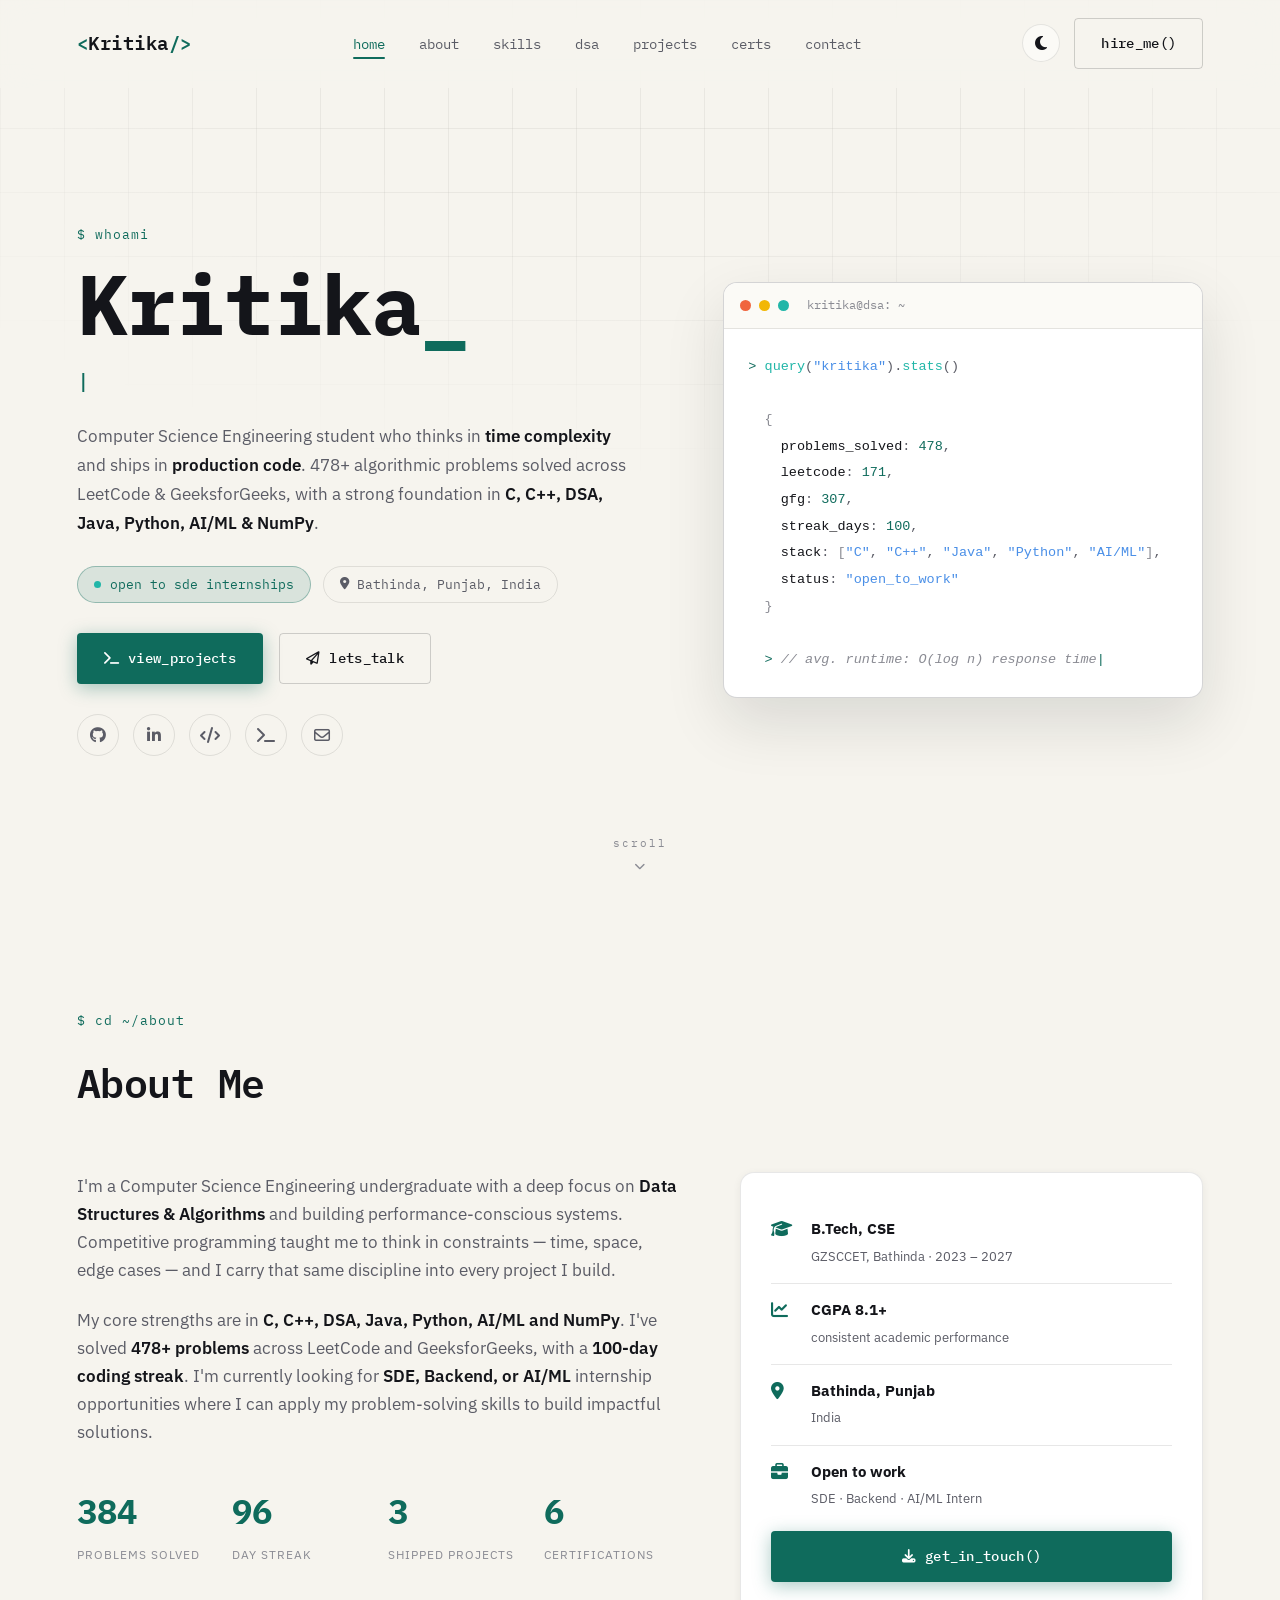
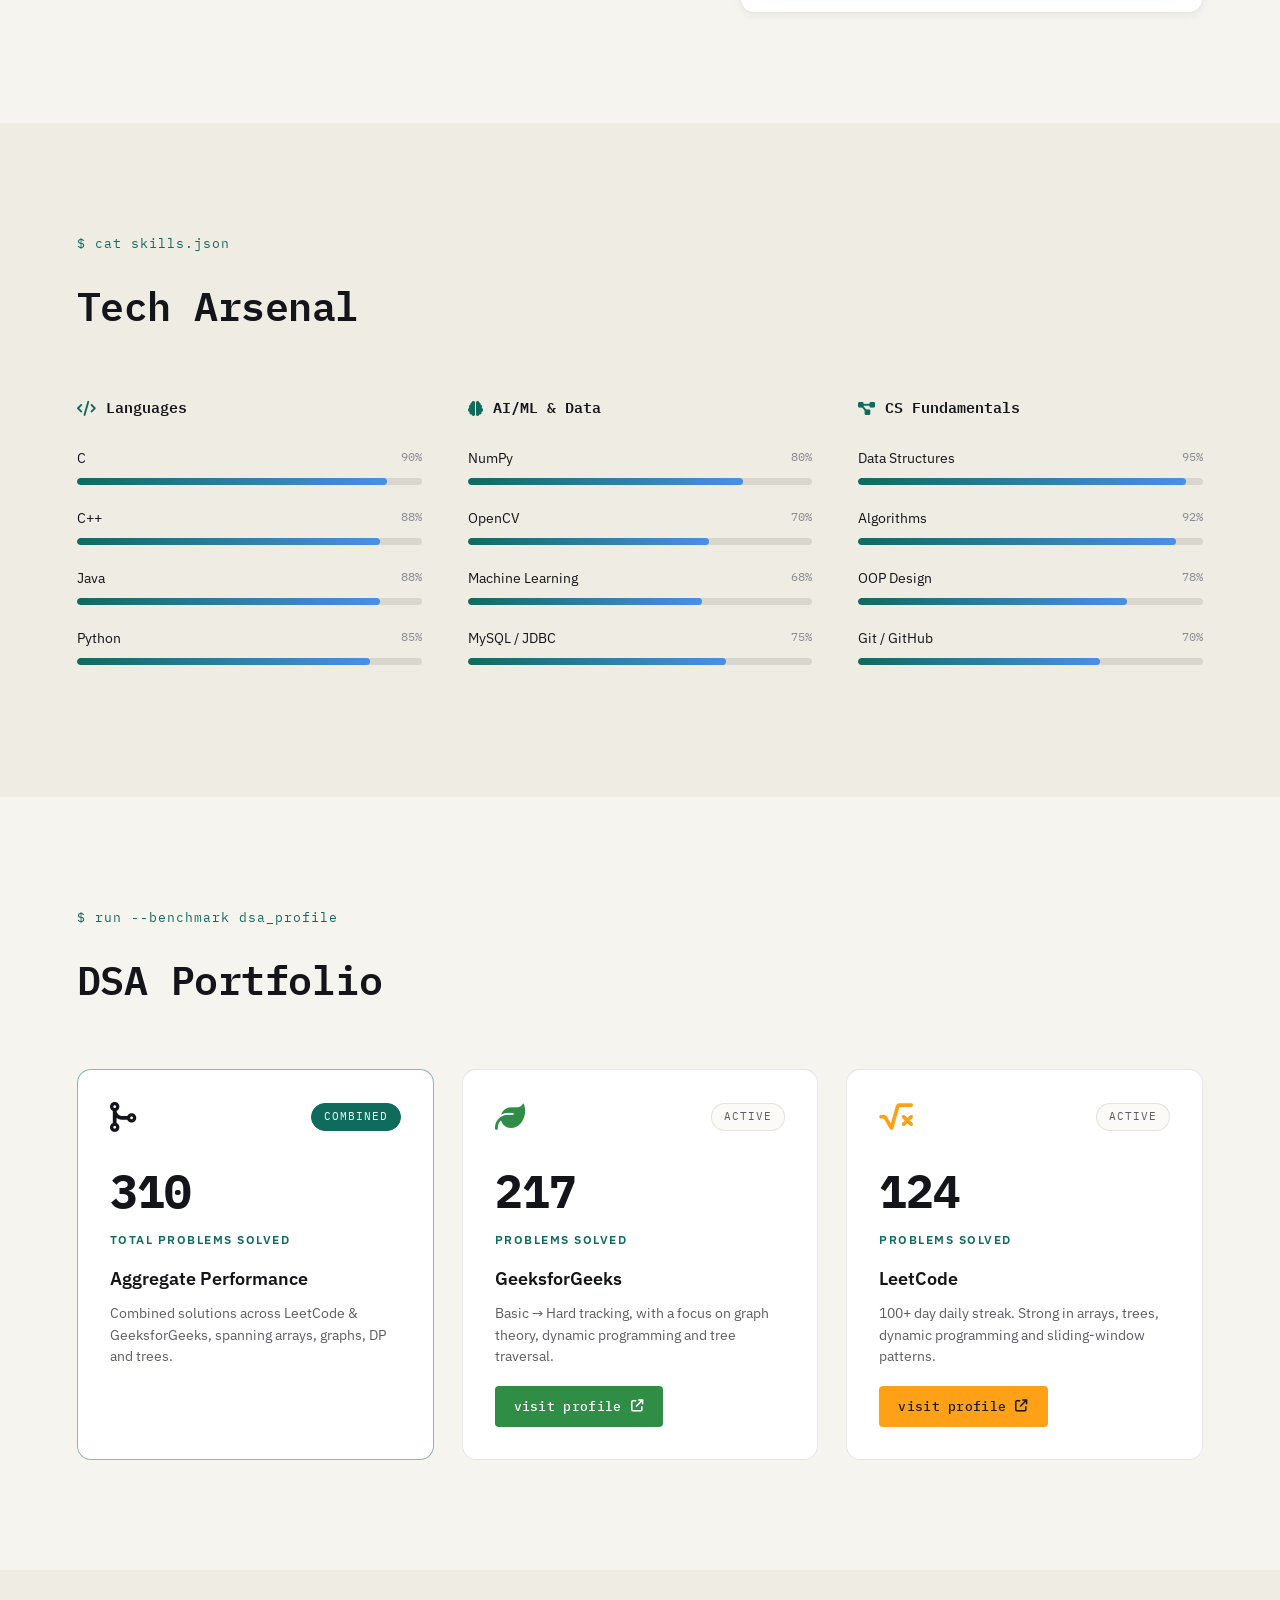
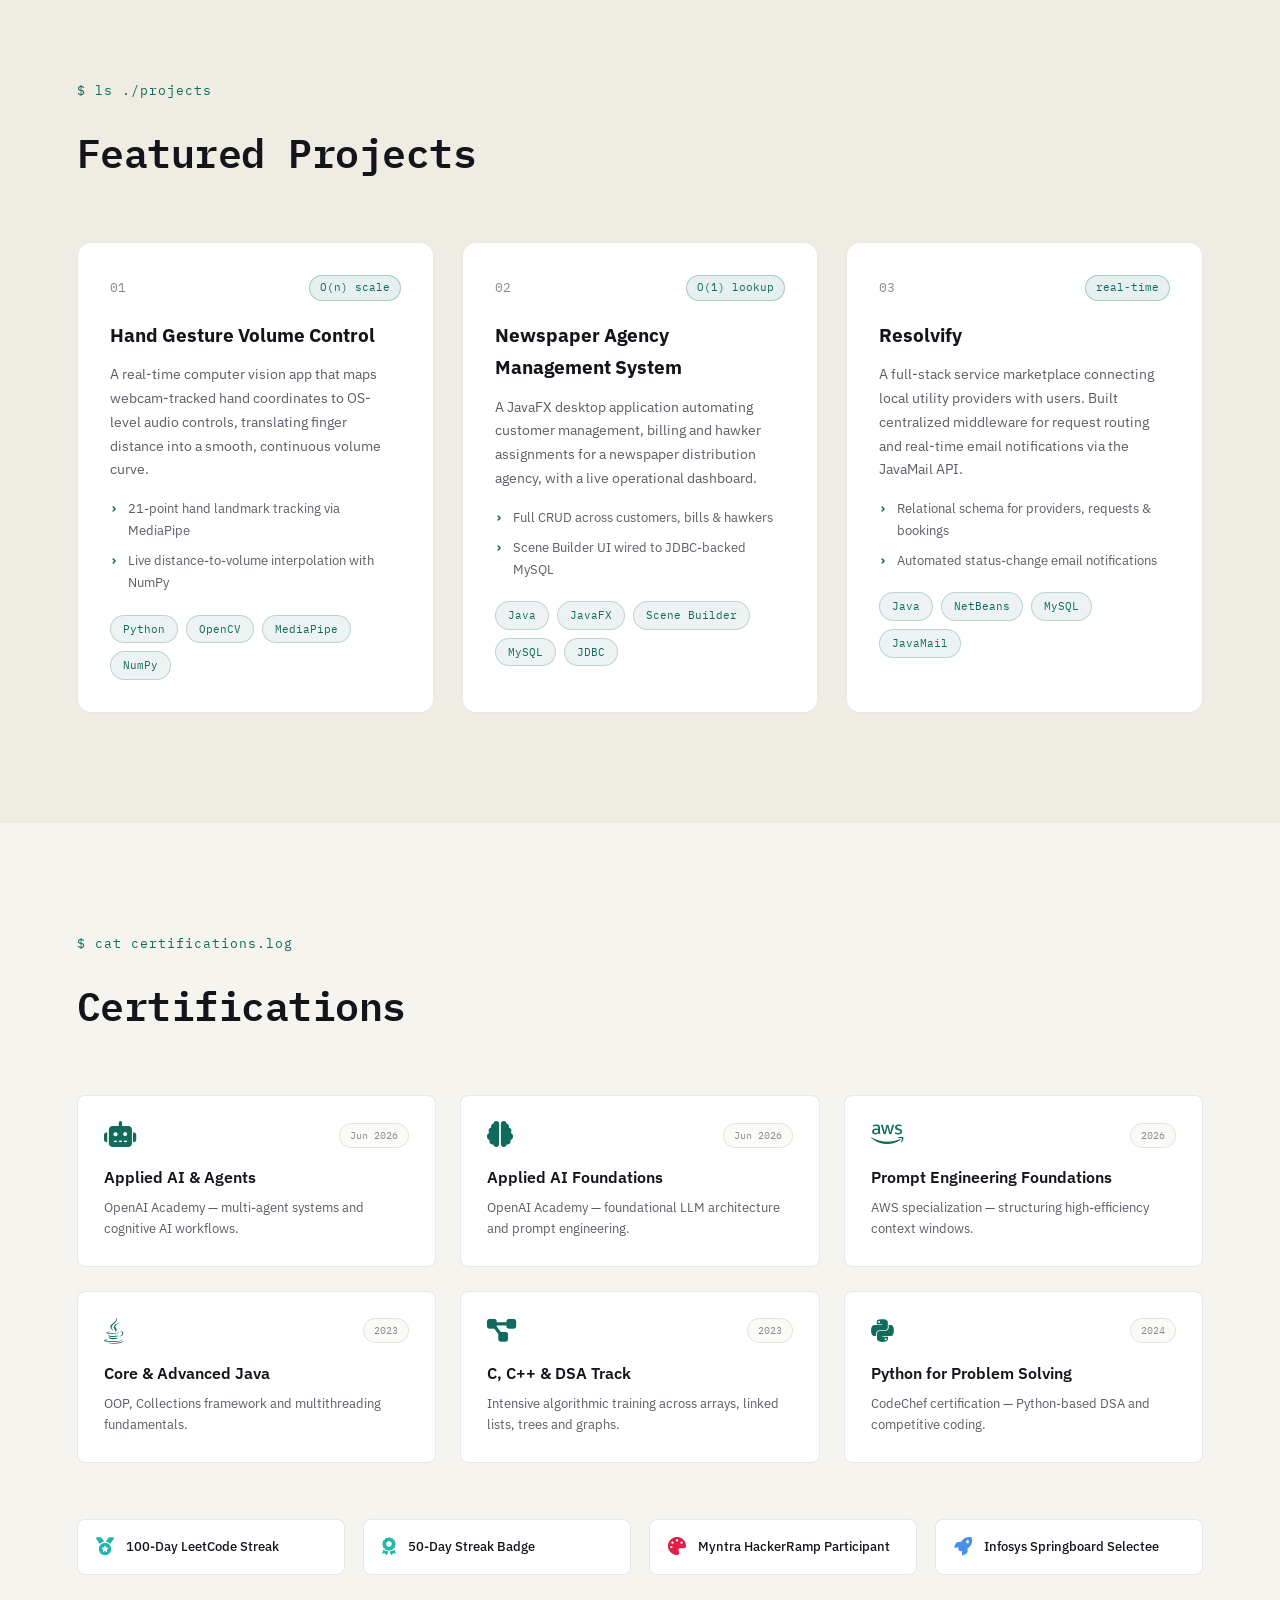
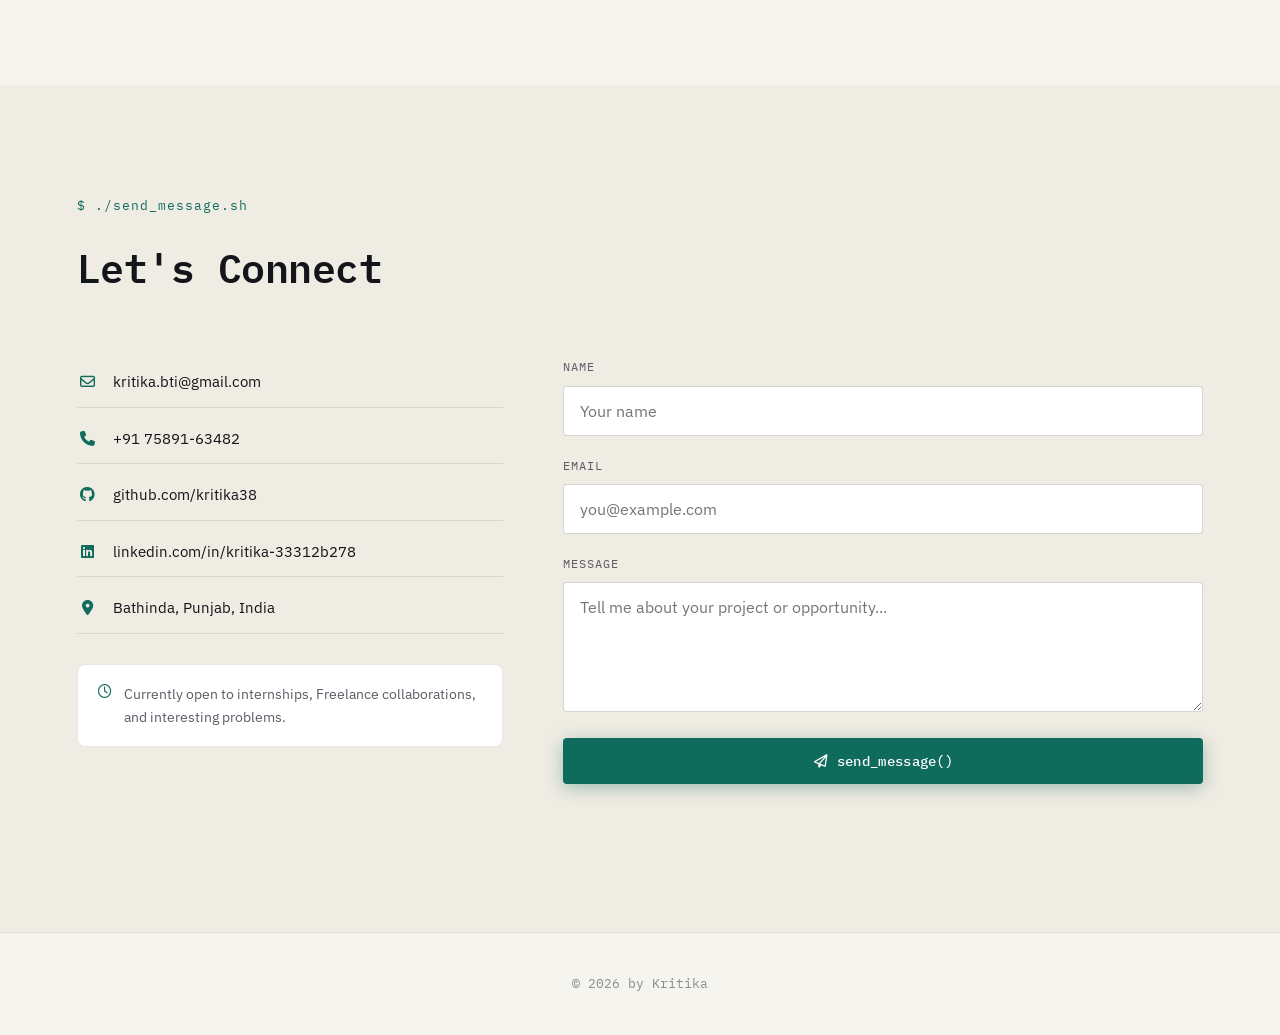
==== index.html @ 5b79b458 "updated portfolio" ====
<!DOCTYPE html>
<html lang="en">
<head>
  <meta charset="UTF-8" />
  <meta name="viewport" content="width=device-width, initial-scale=1.0" />
  <title>Kritika — CSE | DSA | AI/ML</title>
  <meta name="description" content="Portfolio of Kritika, Computer Science Engineering student specializing in Data Structures & Algorithms, Java, C++, Python, AI/ML." />
  <meta name="robots" content="index, follow" />
  <meta name="theme-color" content="#0b0e14" />

  <link rel="preconnect" href="https://fonts.googleapis.com" />
  <link rel="preconnect" href="https://fonts.gstatic.com" crossorigin />
  <link href="https://fonts.googleapis.com/css2?family=IBM+Plex+Mono:ital,wght@0,400;0,500;0,600;0,700;1,400&family=IBM+Plex+Sans:wght@300;400;500;600;700&display=swap" rel="stylesheet" />
  <link rel="stylesheet" href="https://cdnjs.cloudflare.com/ajax/libs/font-awesome/6.5.1/css/all.min.css" />

  <style>
    /* =========================================================================
       DESIGN TOKENS — Clean Terminal Vibe (No Yellow)
       ========================================================================= */

    :root {
      --bg: #f6f4ee;
      --bg-alt: #efece3;
      --surface: #ffffff;
      --surface-2: #fbfaf6;
      --border: rgba(20, 21, 26, 0.1);
      --border-strong: rgba(20, 21, 26, 0.18);
      --text: #14151a;
      --text-muted: #5b5c66;
      --text-faint: #8a8b93;

      --accent: #0f6b5c;
      --accent-bright: #21b6a8;
      --accent-2: #4a8fe7;
      --accent-2-bright: #6aaef5;
      --danger: #c2410c;

      --font-mono: 'IBM Plex Mono', 'SFMono-Regular', Consolas, monospace;
      --font-sans: 'IBM Plex Sans', -apple-system, BlinkMacSystemFont, sans-serif;

      --radius-sm: 4px;
      --radius-md: 8px;
      --radius-lg: 14px;

      --shadow-sm: 0 2px 8px rgba(20, 21, 26, 0.06);
      --shadow-md: 0 10px 30px rgba(20, 21, 26, 0.08);
      --shadow-lg: 0 25px 60px rgba(20, 21, 26, 0.12);

      --ease: cubic-bezier(0.25, 1, 0.5, 1);
      color-scheme: light;
    }

    [data-theme="dark"] {
      --bg: #0b0e14;
      --bg-alt: #10131b;
      --surface: #12151d;
      --surface-2: #161a23;
      --border: rgba(236, 233, 226, 0.09);
      --border-strong: rgba(236, 233, 226, 0.16);
      --text: #ece9e2;
      --text-muted: #9a9ca8;
      --text-faint: #676b7a;

      --accent: #21b6a8;
      --accent-bright: #3fd6c7;
      --accent-2: #6aaef5;
      --accent-2-bright: #8fc5f7;
      --danger: #f0653e;

      --shadow-sm: 0 2px 10px rgba(0, 0, 0, 0.35);
      --shadow-md: 0 14px 34px rgba(0, 0, 0, 0.45);
      --shadow-lg: 0 30px 70px rgba(0, 0, 0, 0.55);
      color-scheme: dark;
    }

    /* =========================================================================
       RESET
       ========================================================================= */
    * {
      margin: 0;
      padding: 0;
      box-sizing: border-box;
    }
    html {
      scroll-behavior: smooth;
    }

    body {
      background: var(--bg);
      color: var(--text);
      font-family: var(--font-sans);
      line-height: 1.7;
      overflow-x: hidden;
      transition: background 0.4s var(--ease), color 0.4s var(--ease);
    }

    a {
      color: inherit;
      text-decoration: none;
    }
    ul {
      list-style: none;
    }
    button {
      font-family: inherit;
      cursor: pointer;
    }
    input,
    textarea,
    button {
      font-family: inherit;
      font-size: inherit;
    }

    /* =========================================================================
       BACKGROUND GRID
       ========================================================================= */
    .bg-grid {
      position: fixed;
      inset: 0;
      z-index: -1;
      pointer-events: none;
      background-image: linear-gradient(var(--border) 1px, transparent 1px),
        linear-gradient(90deg, var(--border) 1px, transparent 1px);
      background-size: 64px 64px;
      mask-image: radial-gradient(ellipse 80% 60% at 50% 0%, #000 40%, transparent 90%);
      opacity: 0.55;
    }

    /* =========================================================================
       LOADER
       ========================================================================= */
    .loader {
      position: fixed;
      inset: 0;
      z-index: 99999;
      background: var(--bg);
      display: flex;
      align-items: center;
      justify-content: center;
      transition: opacity 0.6s var(--ease), visibility 0.6s var(--ease);
    }
    .loader.hidden {
      opacity: 0;
      visibility: hidden;
    }
    .loader-inner {
      text-align: center;
      font-family: var(--font-mono);
      width: min(320px, 80vw);
    }
    .loader-prompt {
      display: block;
      color: var(--text-muted);
      font-size: 13px;
      margin-bottom: 18px;
      letter-spacing: 0.5px;
    }
    .loader-bar-track {
      width: 100%;
      height: 3px;
      background: var(--border);
      border-radius: 4px;
      overflow: hidden;
    }
    .loader-bar-fill {
      height: 100%;
      width: 0%;
      background: linear-gradient(90deg, var(--accent), var(--accent-2));
      transition: width 0.15s linear;
    }
    .loader-pct {
      display: block;
      margin-top: 12px;
      font-size: 12px;
      color: var(--accent);
    }

    /* =========================================================================
       HEADER / NAV
       ========================================================================= */
    .site-header {
      position: fixed;
      top: 0;
      left: 0;
      width: 100%;
      z-index: 1000;
      background: color-mix(in srgb, var(--bg) 82%, transparent);
      backdrop-filter: blur(16px) saturate(140%);
      border-bottom: 1px solid transparent;
      transition: border-color 0.4s var(--ease), background 0.4s var(--ease);
    }
    .site-header.scrolled {
      border-bottom-color: var(--border);
      box-shadow: var(--shadow-sm);
    }

    .navbar {
      max-width: 1280px;
      margin: 0 auto;
      display: flex;
      align-items: center;
      justify-content: space-between;
      padding: 18px 6%;
    }

    .brand {
      font-family: var(--font-mono);
      font-weight: 600;
      font-size: 19px;
      letter-spacing: 0.5px;
      color: var(--text);
    }
    .brand-bracket {
      color: var(--accent);
    }

    .nav-links {
      display: flex;
      gap: 6px;
      align-items: center;
    }
    .nav-link {
      font-family: var(--font-mono);
      font-size: 13.5px;
      color: var(--text-muted);
      padding: 8px 14px;
      border-radius: var(--radius-sm);
      position: relative;
      transition: color 0.25s var(--ease), background 0.25s var(--ease);
    }
    .nav-link:hover {
      color: var(--text);
      background: var(--surface-2);
    }
    .nav-link.active {
      color: var(--accent);
    }
    .nav-link.active::after {
      content: '';
      position: absolute;
      left: 14px;
      right: 14px;
      bottom: 2px;
      height: 2px;
      background: var(--accent);
      border-radius: 2px;
    }

    .nav-actions {
      display: flex;
      align-items: center;
      gap: 14px;
    }

    .theme-toggle {
      background: var(--surface-2);
      border: 1px solid var(--border);
      color: var(--text);
      width: 38px;
      height: 38px;
      border-radius: 50%;
      display: flex;
      align-items: center;
      justify-content: center;
      transition: 0.3s var(--ease);
      position: relative;
    }
    .theme-toggle:hover {
      border-color: var(--accent);
      transform: rotate(15deg);
    }
    #themeIconSun {
      display: none;
    }
    [data-theme="dark"] #themeIconMoon {
      display: none;
    }
    [data-theme="dark"] #themeIconSun {
      display: block;
      color: var(--accent);
    }

    .nav-cta {
      display: inline-flex;
      font-size: 13px;
      padding: 9px 18px;
    }

    .menu-toggle {
      display: none;
      flex-direction: column;
      gap: 5px;
      background: none;
      border: none;
      padding: 6px;
    }
    .menu-toggle .bar {
      width: 22px;
      height: 2px;
      background: var(--text);
      transition: 0.3s var(--ease);
      border-radius: 2px;
    }
    .menu-toggle.active .bar:nth-child(1) {
      transform: translateY(7px) rotate(45deg);
    }
    .menu-toggle.active .bar:nth-child(2) {
      opacity: 0;
    }
    .menu-toggle.active .bar:nth-child(3) {
      transform: translateY(-7px) rotate(-45deg);
    }

    /* =========================================================================
       BUTTONS
       ========================================================================= */
    .btn {
      display: inline-flex;
      align-items: center;
      justify-content: center;
      gap: 9px;
      font-family: var(--font-mono);
      font-size: 13.5px;
      font-weight: 500;
      letter-spacing: 0.3px;
      padding: 13px 26px;
      border-radius: var(--radius-sm);
      border: 1px solid transparent;
      transition: transform 0.35s var(--ease), box-shadow 0.35s var(--ease), background 0.3s, color 0.3s, border-color 0.3s;
      white-space: nowrap;
    }
    .btn-primary {
      background: var(--accent);
      color: #fff;
      box-shadow: 0 4px 18px color-mix(in srgb, var(--accent) 35%, transparent);
    }
    .btn-primary:hover {
      transform: translateY(-3px);
      box-shadow: 0 10px 28px color-mix(in srgb, var(--accent) 45%, transparent);
    }
    .btn-outline {
      background: transparent;
      color: var(--text);
      border-color: var(--border-strong);
    }
    .btn-outline:hover {
      border-color: var(--accent);
      color: var(--accent);
      transform: translateY(-3px);
    }
    .btn-block {
      width: 100%;
      margin-top: 6px;
    }
    .btn-sm {
      padding: 9px 18px;
      font-size: 12.5px;
    }
    .btn-gfg {
      background: #2f8d46;
      color: #fff;
    }
    .btn-gfg:hover {
      background: #26733a;
      transform: translateY(-2px);
    }
    .btn-lc {
      background: #ffa116;
      color: #1a1a2e;
    }
    .btn-lc:hover {
      background: #e6900f;
      transform: translateY(-2px);
    }

    /* =========================================================================
       HERO
       ========================================================================= */
    .hero {
      min-height: 100vh;
      display: flex;
      flex-direction: column;
      justify-content: center;
      padding: 140px 6% 60px;
      position: relative;
    }
    .hero-inner {
      max-width: 1280px;
      margin: 0 auto;
      width: 100%;
      display: grid;
      grid-template-columns: 1.1fr 0.9fr;
      gap: 60px;
      align-items: center;
    }

    .eyebrow,
    .section-eyebrow {
      font-family: var(--font-mono);
      font-size: 13px;
      color: var(--accent);
      letter-spacing: 1px;
      margin-bottom: 16px;
      display: block;
    }

    .hero-title {
      font-family: var(--font-mono);
      font-weight: 700;
      font-size: clamp(48px, 7vw, 84px);
      line-height: 1;
      letter-spacing: -1px;
      margin-bottom: 18px;
    }
    .cursor-blink {
      color: var(--accent);
      animation: blink 1s step-end infinite;
    }
    @keyframes blink {
      50% {
        opacity: 0;
      }
    }

    .hero-role {
      font-family: var(--font-mono);
      font-size: clamp(16px, 2.2vw, 21px);
      color: var(--accent-2);
      min-height: 32px;
      margin-bottom: 22px;
      font-weight: 500;
    }
    [data-theme="light"] .hero-role,
    :root .hero-role {
      color: var(--accent-2);
    }
    .type-caret {
      color: var(--accent);
      animation: blink 0.9s step-end infinite;
    }

    .hero-desc {
      font-size: 17px;
      color: var(--text-muted);
      max-width: 560px;
      margin-bottom: 28px;
    }
    .hero-desc strong {
      color: var(--text);
      font-weight: 600;
    }

    .hero-badges {
      display: flex;
      flex-wrap: wrap;
      gap: 12px;
      margin-bottom: 30px;
    }
    .status-pill {
      display: inline-flex;
      align-items: center;
      gap: 9px;
      font-family: var(--font-mono);
      font-size: 12.5px;
      background: color-mix(in srgb, var(--accent) 12%, transparent);
      border: 1px solid color-mix(in srgb, var(--accent) 35%, transparent);
      color: var(--accent);
      padding: 7px 16px;
      border-radius: 30px;
      text-transform: lowercase;
    }
    .status-dot {
      width: 7px;
      height: 7px;
      border-radius: 50%;
      background: var(--accent-bright);
      animation: pulseDot 2s infinite;
    }
    @keyframes pulseDot {
      0% {
        box-shadow: 0 0 0 0 color-mix(in srgb, var(--accent) 55%, transparent);
      }
      70% {
        box-shadow: 0 0 0 8px transparent;
      }
      100% {
        box-shadow: 0 0 0 0 transparent;
      }
    }
    .meta-pill {
      font-family: var(--font-mono);
      font-size: 12.5px;
      color: var(--text-muted);
      border: 1px solid var(--border);
      padding: 7px 16px;
      border-radius: 30px;
      display: inline-flex;
      align-items: center;
      gap: 8px;
    }

    .hero-actions {
      display: flex;
      gap: 16px;
      flex-wrap: wrap;
      margin-bottom: 30px;
    }

    .hero-socials {
      display: flex;
      gap: 14px;
    }
    .hero-socials a {
      width: 42px;
      height: 42px;
      border-radius: 50%;
      border: 1px solid var(--border);
      display: flex;
      align-items: center;
      justify-content: center;
      color: var(--text-muted);
      font-size: 16px;
      transition: 0.3s var(--ease);
    }
    .hero-socials a:hover {
      color: var(--accent);
      border-color: var(--accent);
      transform: translateY(-4px);
    }

    /* Terminal signature panel */
    .hero-terminal {
      background: var(--surface);
      border: 1px solid var(--border-strong);
      border-radius: var(--radius-lg);
      box-shadow: var(--shadow-lg);
      overflow: hidden;
    }
    .terminal-chrome {
      display: flex;
      align-items: center;
      gap: 8px;
      padding: 12px 16px;
      background: var(--surface-2);
      border-bottom: 1px solid var(--border);
    }
    .terminal-chrome .dot {
      width: 11px;
      height: 11px;
      border-radius: 50%;
    }
    .dot.red {
      background: #f0653e;
    }
    .dot.yellow {
      background: #f2b705;
    }
    .dot.green {
      background: #21b6a8;
    }
    .terminal-title {
      margin-left: 10px;
      font-family: var(--font-mono);
      font-size: 12px;
      color: var(--text-faint);
    }
    .terminal-body {
      padding: 24px;
      font-family: var(--font-mono);
      font-size: 13.5px;
      line-height: 1.9;
      overflow-x: auto;
      color: var(--text-muted);
    }
    .tk-prompt {
      color: var(--accent);
    }
    .tk-fn {
      color: var(--accent-bright);
    }
    .tk-str {
      color: var(--accent-2);
    }
    .tk-num {
      color: var(--accent);
    }
    .tk-key {
      color: var(--text-faint);
    }
    .tk-attr {
      color: var(--text);
    }
    .tk-comment {
      color: var(--text-faint);
      font-style: italic;
    }
    .type-caret2 {
      color: var(--accent);
      animation: blink 0.9s step-end infinite;
    }

    .scroll-cue {
      position: absolute;
      bottom: 28px;
      left: 50%;
      transform: translateX(-50%);
      display: flex;
      flex-direction: column;
      align-items: center;
      gap: 8px;
      font-family: var(--font-mono);
      font-size: 11px;
      color: var(--text-faint);
      letter-spacing: 2px;
      animation: floatCue 2.4s infinite ease-in-out;
    }
    @keyframes floatCue {
      0%,
      100% {
        transform: translate(-50%, 0);
      }
      50% {
        transform: translate(-50%, 8px);
      }
    }

    /* =========================================================================
       SECTIONS (shared)
       ========================================================================= */
    .section {
      max-width: 1280px;
      margin: 0 auto;
      padding: 110px 6%;
    }
    .section-alt {
      background: var(--bg-alt);
      max-width: none;
      padding-left: 0;
      padding-right: 0;
    }
    .section-alt>* {
      max-width: 1280px;
      margin-left: auto;
      margin-right: auto;
      padding-left: 6%;
      padding-right: 6%;
    }

    .section-title {
      font-family: var(--font-mono);
      font-size: clamp(28px, 4vw, 40px);
      font-weight: 600;
      letter-spacing: -0.5px;
      margin-bottom: 56px;
    }

    /* =========================================================================
       ABOUT
       ========================================================================= */
    .about-grid {
      display: grid;
      grid-template-columns: 1.3fr 1fr;
      gap: 60px;
      align-items: start;
    }
    .about-copy p {
      color: var(--text-muted);
      font-size: 16.5px;
      margin-bottom: 22px;
      max-width: 620px;
    }
    .about-copy strong {
      color: var(--text);
      font-weight: 600;
    }

    .about-stats {
      display: grid;
      grid-template-columns: repeat(4, 1fr);
      gap: 20px;
      margin-top: 36px;
    }
    .stat-block {
      text-align: left;
    }
    .stat-num {
      display: block;
      font-family: var(--font-mono);
      font-size: 34px;
      font-weight: 700;
      color: var(--accent);
    }
    .stat-label {
      font-size: 12px;
      color: var(--text-faint);
      text-transform: uppercase;
      letter-spacing: 1px;
    }

    .about-info {
      background: var(--surface);
      border: 1px solid var(--border);
      border-radius: var(--radius-lg);
      padding: 30px;
      box-shadow: var(--shadow-sm);
    }
    .info-row {
      display: flex;
      gap: 16px;
      align-items: flex-start;
      padding: 14px 0;
      border-bottom: 1px solid var(--border);
    }
    .info-row:last-of-type {
      border-bottom: none;
    }
    .info-row i {
      color: var(--accent);
      font-size: 17px;
      width: 24px;
      margin-top: 3px;
    }
    .info-row strong {
      display: block;
      font-size: 14.5px;
    }
    .info-row span {
      font-size: 13px;
      color: var(--text-muted);
    }

    /* =========================================================================
       SKILLS
       ========================================================================= */
    .skills-grid {
      display: grid;
      grid-template-columns: repeat(3, 1fr);
      gap: 46px;
    }
    .skill-col-title {
      font-family: var(--font-mono);
      font-size: 15px;
      font-weight: 600;
      margin-bottom: 26px;
      display: flex;
      align-items: center;
      gap: 10px;
      color: var(--text);
    }
    .skill-col-title i {
      color: var(--accent);
    }
    .skill-bar {
      margin-bottom: 22px;
    }
    .skill-bar-head {
      display: flex;
      justify-content: space-between;
      font-size: 13.5px;
      margin-bottom: 8px;
    }
    .skill-pct {
      font-family: var(--font-mono);
      color: var(--text-faint);
      font-size: 12px;
    }
    .skill-track {
      height: 7px;
      background: var(--border);
      border-radius: 30px;
      overflow: hidden;
    }
    .skill-fill {
      height: 100%;
      width: 0%;
      border-radius: 30px;
      background: linear-gradient(90deg, var(--accent), var(--accent-2));
      transition: width 1.4s var(--ease);
    }

    /* =========================================================================
       DSA PROFILES
       ========================================================================= */
    .profiles-grid {
      display: grid;
      grid-template-columns: repeat(3, 1fr);
      gap: 28px;
    }
    .profile-card {
      background: var(--surface);
      border: 1px solid var(--border);
      border-radius: var(--radius-lg);
      padding: 32px;
      transition: transform 0.4s var(--ease), border-color 0.4s var(--ease), box-shadow 0.4s var(--ease);
    }
    .profile-card:hover {
      transform: translateY(-8px);
      border-color: var(--accent);
      box-shadow: var(--shadow-md);
    }
    .profile-accent {
      border-color: color-mix(in srgb, var(--accent) 40%, var(--border));
    }
    .profile-top {
      display: flex;
      justify-content: space-between;
      align-items: center;
      margin-bottom: 20px;
    }
    .profile-top i {
      font-size: 30px;
      color: var(--text);
    }
    .tag {
      font-family: var(--font-mono);
      font-size: 10.5px;
      text-transform: uppercase;
      letter-spacing: 1px;
      padding: 4px 12px;
      border-radius: 30px;
      background: var(--surface-2);
      color: var(--text-muted);
      border: 1px solid var(--border);
    }
    .tag-live {
      background: var(--accent);
      color: #fff;
      border-color: var(--accent);
    }
    .profile-count {
      font-family: var(--font-mono);
      font-size: 46px;
      font-weight: 700;
      letter-spacing: -1px;
    }
    .profile-label {
      font-size: 12px;
      color: var(--accent);
      text-transform: uppercase;
      letter-spacing: 1.5px;
      margin-bottom: 14px;
      font-weight: 600;
    }
    .profile-card h3 {
      font-size: 18px;
      font-weight: 600;
      margin-bottom: 8px;
    }
    .profile-card p {
      font-size: 13.5px;
      color: var(--text-muted);
      margin-bottom: 18px;
      line-height: 1.6;
    }

    /* =========================================================================
       PROJECTS
       ========================================================================= */
    .projects-grid {
      display: grid;
      grid-template-columns: repeat(3, 1fr);
      gap: 28px;
    }
    .project-card {
      background: var(--surface);
      border: 1px solid var(--border);
      border-radius: var(--radius-lg);
      padding: 32px;
      position: relative;
      transition: transform 0.5s var(--ease), border-color 0.4s var(--ease), box-shadow 0.5s var(--ease);
    }
    .project-card:hover {
      transform: translateY(-8px);
      border-color: var(--accent);
      box-shadow: var(--shadow-lg);
    }
    .project-head {
      display: flex;
      justify-content: space-between;
      align-items: center;
      margin-bottom: 18px;
    }
    .project-index {
      font-family: var(--font-mono);
      font-size: 13px;
      color: var(--text-faint);
    }
    .complexity-badge {
      font-family: var(--font-mono);
      font-size: 10.5px;
      color: var(--accent);
      background: color-mix(in srgb, var(--accent) 10%, transparent);
      border: 1px solid color-mix(in srgb, var(--accent) 30%, transparent);
      padding: 3px 10px;
      border-radius: 30px;
    }
    .project-card h3 {
      font-size: 19px;
      font-weight: 700;
      margin-bottom: 12px;
    }
    .project-card>p {
      font-size: 14px;
      color: var(--text-muted);
      line-height: 1.7;
      margin-bottom: 16px;
    }
    .project-highlights {
      margin-bottom: 20px;
    }
    .project-highlights li {
      font-size: 13px;
      color: var(--text-muted);
      padding-left: 18px;
      position: relative;
      margin-bottom: 8px;
    }
    .project-highlights li::before {
      content: '›';
      position: absolute;
      left: 0;
      color: var(--accent);
      font-family: var(--font-mono);
      font-weight: 700;
    }
    .tech-tags {
      display: flex;
      flex-wrap: wrap;
      gap: 8px;
    }
    .tech-tags span {
      font-family: var(--font-mono);
      font-size: 11px;
      color: var(--accent);
      background: color-mix(in srgb, var(--accent) 8%, transparent);
      padding: 4px 12px;
      border-radius: 30px;
      border: 1px solid color-mix(in srgb, var(--accent) 22%, transparent);
    }

    /* =========================================================================
       CERTIFICATIONS
       ========================================================================= */
    .cert-grid {
      display: grid;
      grid-template-columns: repeat(3, 1fr);
      gap: 24px;
      margin-bottom: 56px;
    }
    .cert-card {
      background: var(--surface);
      border: 1px solid var(--border);
      border-radius: var(--radius-md);
      padding: 26px;
      transition: transform 0.35s var(--ease), border-color 0.35s var(--ease);
    }
    .cert-card:hover {
      transform: translateY(-6px);
      border-color: var(--accent);
    }
    .cert-head {
      display: flex;
      justify-content: space-between;
      align-items: center;
      margin-bottom: 16px;
    }
    .cert-head i {
      font-size: 26px;
      color: var(--accent);
    }
    .cert-date {
      font-family: var(--font-mono);
      font-size: 10px;
      color: var(--text-faint);
      background: var(--surface-2);
      padding: 3px 10px;
      border-radius: 30px;
      border: 1px solid var(--border);
    }
    .cert-card h4 {
      font-size: 15.5px;
      font-weight: 600;
      margin-bottom: 8px;
    }
    .cert-card p {
      font-size: 13px;
      color: var(--text-muted);
      line-height: 1.6;
    }

    .achievements-strip {
      display: grid;
      grid-template-columns: repeat(4, 1fr);
      gap: 18px;
    }
    .achv-item {
      display: flex;
      align-items: center;
      gap: 12px;
      background: var(--surface);
      border: 1px solid var(--border);
      padding: 16px 18px;
      border-radius: var(--radius-md);
      font-size: 13px;
      font-weight: 500;
      transition: transform 0.3s var(--ease), border-color 0.3s var(--ease);
    }
    .achv-item:hover {
      transform: translateY(-4px);
      border-color: var(--accent);
    }
    .achv-item i {
      font-size: 18px;
    }

    /* =========================================================================
       CONTACT
       ========================================================================= */
    .contact-grid {
      display: grid;
      grid-template-columns: 0.8fr 1.2fr;
      gap: 60px;
    }
    .contact-info {
      display: flex;
      flex-direction: column;
      gap: 6px;
    }
    .contact-row {
      display: flex;
      align-items: center;
      gap: 14px;
      font-size: 15px;
      padding: 12px 0;
      border-bottom: 1px solid var(--border);
      transition: color 0.3s, padding-left 0.3s var(--ease);
    }
    a.contact-row:hover {
      color: var(--accent);
      padding-left: 6px;
    }
    .contact-row i {
      color: var(--accent);
      width: 22px;
      text-align: center;
    }
    .contact-row-static {
      border-bottom: 1px solid var(--border);
    }
    .contact-note {
      margin-top: 24px;
      padding: 18px 20px;
      background: var(--surface);
      border: 1px solid var(--border);
      border-radius: var(--radius-md);
      font-size: 13.5px;
      color: var(--text-muted);
      display: flex;
      gap: 12px;
      align-items: flex-start;
    }
    .contact-note i {
      color: var(--accent);
      margin-top: 2px;
    }

    .contact-form {
      display: flex;
      flex-direction: column;
      gap: 20px;
    }
    .form-group {
      display: flex;
      flex-direction: column;
      gap: 8px;
    }
    .form-group label {
      font-family: var(--font-mono);
      font-size: 12px;
      color: var(--text-muted);
      text-transform: uppercase;
      letter-spacing: 1px;
    }
    .form-group input,
    .form-group textarea {
      background: var(--surface);
      border: 1px solid var(--border-strong);
      border-radius: var(--radius-sm);
      padding: 14px 16px;
      color: var(--text);
      transition: border-color 0.3s, box-shadow 0.3s;
    }
    .form-group textarea {
      min-height: 130px;
      resize: vertical;
    }
    .form-group input:focus,
    .form-group textarea:focus {
      border-color: var(--accent);
      box-shadow: 0 0 0 3px color-mix(in srgb, var(--accent) 18%, transparent);
      outline: none;
    }
    .form-status {
      font-family: var(--font-mono);
      font-size: 13px;
      text-align: center;
      min-height: 18px;
      color: var(--accent);
    }
    .form-status.error {
      color: var(--danger);
    }

    /* =========================================================================
       FOOTER
       ========================================================================= */
    .site-footer {
      text-align: center;
      padding: 40px 6%;
      border-top: 1px solid var(--border);
      font-size: 13px;
      color: var(--text-faint);
      font-family: var(--font-mono);
    }

    .back-to-top {
      position: fixed;
      right: 26px;
      bottom: 26px;
      width: 46px;
      height: 46px;
      border-radius: 50%;
      background: var(--accent);
      color: #fff;
      border: none;
      display: flex;
      align-items: center;
      justify-content: center;
      box-shadow: var(--shadow-md);
      opacity: 0;
      visibility: hidden;
      transform: translateY(12px);
      transition: 0.35s var(--ease);
      z-index: 900;
    }
    .back-to-top.visible {
      opacity: 1;
      visibility: visible;
      transform: translateY(0);
    }
    .back-to-top:hover {
      transform: translateY(-4px);
    }

    /* =========================================================================
       SCROLL REVEAL
       ========================================================================= */
    .reveal {
      opacity: 0;
      transform: translateY(32px);
      transition: opacity 0.8s var(--ease), transform 0.8s var(--ease);
    }
    .reveal.visible {
      opacity: 1;
      transform: translateY(0);
    }

    /* =========================================================================
       RESPONSIVE
       ========================================================================= */
    @media (max-width: 1080px) {
      .hero-inner {
        grid-template-columns: 1fr;
      }
      .hero-terminal {
        order: -1;
      }
      .about-grid,
      .contact-grid {
        grid-template-columns: 1fr;
      }
      .skills-grid {
        grid-template-columns: 1fr 1fr;
      }
      .profiles-grid,
      .projects-grid,
      .cert-grid {
        grid-template-columns: 1fr 1fr;
      }
      .achievements-strip {
        grid-template-columns: 1fr 1fr;
      }
    }

    @media (max-width: 860px) {
      .nav-links {
        display: none;
        position: absolute;
        top: 100%;
        left: 0;
        width: 100%;
        flex-direction: column;
        background: var(--bg);
        border-bottom: 1px solid var(--border);
        padding: 20px 6%;
        gap: 4px;
        box-shadow: var(--shadow-md);
      }
      .nav-links.active {
        display: flex;
      }
      .nav-link {
        padding: 12px 14px;
        width: 100%;
      }
      .menu-toggle {
        display: flex;
      }
      .nav-cta {
        display: none;
      }
      .about-stats {
        grid-template-columns: 1fr 1fr;
      }
    }

    @media (max-width: 640px) {
      .section {
        padding: 80px 6%;
      }
      .skills-grid {
        grid-template-columns: 1fr;
      }
      .profiles-grid,
      .projects-grid,
      .cert-grid,
      .achievements-strip {
        grid-template-columns: 1fr;
      }
      .hero-title {
        font-size: 44px;
      }
      .hero {
        padding-top: 120px;
      }
    }
  </style>
</head>

<body>

  <!-- ============ LOADER ============ -->
  <div id="loader" class="loader" aria-hidden="true">
    <div class="loader-inner">
      <span class="loader-prompt">$ boot --profile=kritika</span>
      <div class="loader-bar-track"><div class="loader-bar-fill" id="loaderFill"></div></div>
      <span class="loader-pct" id="loaderPct">0%</span>
    </div>
  </div>

  <!-- ============ BACKGROUND GRID ============ -->
  <div class="bg-grid" aria-hidden="true"></div>

  <!-- ============ NAVIGATION ============ -->
  <header class="site-header" id="siteHeader">
    <nav class="navbar" aria-label="Primary">
      <a href="#home" class="brand">
        <span class="brand-bracket">&lt;</span>Kritika<span class="brand-bracket">/&gt;</span>
      </a>

      <ul class="nav-links" id="navLinks">
        <li><a href="#home" class="nav-link active" data-nav>home</a></li>
        <li><a href="#about" class="nav-link" data-nav>about</a></li>
        <li><a href="#skills" class="nav-link" data-nav>skills</a></li>
        <li><a href="#dsa" class="nav-link" data-nav>dsa</a></li>
        <li><a href="#projects" class="nav-link" data-nav>projects</a></li>
        <li><a href="#certifications" class="nav-link" data-nav>certs</a></li>
        <li><a href="#contact" class="nav-link" data-nav>contact</a></li>
      </ul>

      <div class="nav-actions">
        <button class="theme-toggle" id="themeToggle" aria-label="Toggle dark and light mode" title="Toggle theme">
          <i class="fa-solid fa-moon" id="themeIconMoon"></i>
          <i class="fa-solid fa-sun" id="themeIconSun"></i>
        </button>
        <a href="#contact" class="btn btn-outline nav-cta">hire_me()</a>
        <button class="menu-toggle" id="menuToggle" aria-label="Open navigation menu" aria-expanded="false">
          <span class="bar"></span><span class="bar"></span><span class="bar"></span>
        </button>
      </div>
    </nav>
  </header>

  <main id="main">

    <!-- ============ HERO ============ -->
    <section id="home" class="hero">
      <div class="hero-inner">
        <div class="hero-copy">
          <p class="eyebrow reveal">$ whoami</p>

          <h1 class="hero-title reveal">
            Kritika<span class="cursor-blink">_</span>
          </h1>

          <p class="hero-role reveal">
            <span id="typedRole"></span><span class="type-caret">|</span>
          </p>

          <p class="hero-desc reveal">
            Computer Science Engineering student who thinks in <strong>time complexity</strong> and ships in
            <strong>production code</strong>. 478+ algorithmic problems solved across LeetCode &amp; GeeksforGeeks,
            with a strong foundation in <strong>C, C++, DSA, Java, Python, AI/ML &amp; NumPy</strong>.
          </p>

          <div class="hero-badges reveal">
            <span class="status-pill">
              <span class="status-dot"></span> open to SDE internships
            </span>
            <span class="meta-pill"><i class="fa-solid fa-location-dot"></i> Bathinda, Punjab, India</span>
          </div>

          <div class="hero-actions reveal">
            <a href="#projects" class="btn btn-primary"><i class="fa-solid fa-terminal"></i> view_projects</a>
            <a href="#contact" class="btn btn-outline"><i class="fa-regular fa-paper-plane"></i> lets_talk</a>
          </div>

          <div class="hero-socials reveal">
            <a href="https://github.com/kritika38" target="_blank" rel="noopener" aria-label="GitHub"><i class="fab fa-github"></i></a>
            <a href="https://linkedin.com/in/kritika-33312b278" target="_blank" rel="noopener" aria-label="LinkedIn"><i class="fab fa-linkedin-in"></i></a>
            <a href="https://leetcode.com/u/kritika_3/" target="_blank" rel="noopener" aria-label="LeetCode"><i class="fa-solid fa-code"></i></a>
            <a href="https://www.geeksforgeeks.org/profile/kritika_03" target="_blank" rel="noopener" aria-label="GeeksforGeeks"><i class="fa-solid fa-terminal"></i></a>
            <a href="mailto:kritika.bti@gmail.com" aria-label="Email"><i class="fa-regular fa-envelope"></i></a>
          </div>
        </div>

        <!-- Terminal signature panel -->
        <div class="hero-terminal reveal" role="img" aria-label="Terminal window showing a mock query of Kritika's profile">
          <div class="terminal-chrome">
            <span class="dot red"></span><span class="dot yellow"></span><span class="dot green"></span>
            <span class="terminal-title">kritika@dsa: ~</span>
          </div>
          <pre class="terminal-body"><code><span class="tk-prompt">&gt;</span> <span class="tk-fn">query</span>(<span class="tk-str">"kritika"</span>).<span class="tk-fn">stats</span>()

  <span class="tk-key">{</span>
    <span class="tk-attr">problems_solved</span>: <span class="tk-num">478</span>,
    <span class="tk-attr">leetcode</span>: <span class="tk-num">171</span>,
    <span class="tk-attr">gfg</span>: <span class="tk-num">307</span>,
    <span class="tk-attr">streak_days</span>: <span class="tk-num">100</span>,
    <span class="tk-attr">stack</span>: <span class="tk-key">[</span><span class="tk-str">"C"</span>, <span class="tk-str">"C++"</span>, <span class="tk-str">"Java"</span>, <span class="tk-str">"Python"</span>, <span class="tk-str">"AI/ML"</span><span class="tk-key">]</span>,
    <span class="tk-attr">status</span>: <span class="tk-str">"open_to_work"</span>
  <span class="tk-key">}</span>

  <span class="tk-prompt">&gt;</span> <span class="tk-comment">// avg. runtime: O(log n) response time</span><span class="type-caret2">|</span></code></pre>
        </div>
      </div>

      <a href="#about" class="scroll-cue" aria-label="Scroll to About section">
        <span>scroll</span>
        <i class="fa-solid fa-chevron-down"></i>
      </a>
    </section>

    <!-- ============ ABOUT ============ -->
    <section id="about" class="section">
      <p class="section-eyebrow reveal">$ cd ~/about</p>
      <h2 class="section-title reveal">About Me</h2>

      <div class="about-grid">
        <div class="about-copy reveal">
          <p>
            I'm a Computer Science Engineering undergraduate with a deep focus on
            <strong>Data Structures &amp; Algorithms</strong> and building performance-conscious systems.
            Competitive programming taught me to think in constraints — time, space, edge cases — and I carry
            that same discipline into every project I build.
          </p>
          <p>
            My core strengths are in <strong>C, C++, DSA, Java, Python, AI/ML and NumPy</strong>.
            I've solved <strong>478+ problems</strong> across LeetCode and GeeksforGeeks, with a
            <strong>100-day coding streak</strong>. I'm currently looking for <strong>SDE, Backend, or AI/ML</strong>
            internship opportunities where I can apply my problem-solving skills to build impactful solutions.
          </p>

          <div class="about-stats">
            <div class="stat-block">
              <span class="stat-num" data-count="478">0</span>
              <span class="stat-label">problems solved</span>
            </div>
            <div class="stat-block">
              <span class="stat-num" data-count="100">0</span>
              <span class="stat-label">day streak</span>
            </div>
            <div class="stat-block">
              <span class="stat-num" data-count="3">0</span>
              <span class="stat-label">shipped projects</span>
            </div>
            <div class="stat-block">
              <span class="stat-num" data-count="6">0</span>
              <span class="stat-label">certifications</span>
            </div>
          </div>
        </div>

        <div class="about-info reveal">
          <div class="info-row"><i class="fa-solid fa-graduation-cap"></i><div><strong>B.Tech, CSE</strong><span>GZSCCET, Bathinda · 2023 – 2027</span></div></div>
          <div class="info-row"><i class="fa-solid fa-chart-line"></i><div><strong>CGPA 8.1+</strong><span>consistent academic performance</span></div></div>
          <div class="info-row"><i class="fa-solid fa-location-dot"></i><div><strong>Bathinda, Punjab</strong><span>India</span></div></div>
          <div class="info-row"><i class="fa-solid fa-briefcase"></i><div><strong>Open to work</strong><span>SDE · Backend · AI/ML Intern</span></div></div>
          <a href="#contact" class="btn btn-primary btn-block"><i class="fa-solid fa-download"></i> get_in_touch()</a>
        </div>
      </div>
    </section>

    <!-- ============ SKILLS ============ -->
    <section id="skills" class="section section-alt">
      <p class="section-eyebrow reveal">$ cat skills.json</p>
      <h2 class="section-title reveal">Tech Arsenal</h2>

      <div class="skills-grid">
        <div class="skill-col reveal">
          <h3 class="skill-col-title"><i class="fa-solid fa-code"></i> Languages</h3>
          <div class="skill-bar" data-level="90">
            <div class="skill-bar-head"><span>C</span><span class="skill-pct">90%</span></div>
            <div class="skill-track"><div class="skill-fill"></div></div>
          </div>
          <div class="skill-bar" data-level="88">
            <div class="skill-bar-head"><span>C++</span><span class="skill-pct">88%</span></div>
            <div class="skill-track"><div class="skill-fill"></div></div>
          </div>
          <div class="skill-bar" data-level="88">
            <div class="skill-bar-head"><span>Java</span><span class="skill-pct">88%</span></div>
            <div class="skill-track"><div class="skill-fill"></div></div>
          </div>
          <div class="skill-bar" data-level="85">
            <div class="skill-bar-head"><span>Python</span><span class="skill-pct">85%</span></div>
            <div class="skill-track"><div class="skill-fill"></div></div>
          </div>
        </div>

        <div class="skill-col reveal">
          <h3 class="skill-col-title"><i class="fa-solid fa-brain"></i> AI/ML &amp; Data</h3>
          <div class="skill-bar" data-level="80">
            <div class="skill-bar-head"><span>NumPy</span><span class="skill-pct">80%</span></div>
            <div class="skill-track"><div class="skill-fill"></div></div>
          </div>
          <div class="skill-bar" data-level="70">
            <div class="skill-bar-head"><span>OpenCV</span><span class="skill-pct">70%</span></div>
            <div class="skill-track"><div class="skill-fill"></div></div>
          </div>
          <div class="skill-bar" data-level="68">
            <div class="skill-bar-head"><span>Machine Learning</span><span class="skill-pct">68%</span></div>
            <div class="skill-track"><div class="skill-fill"></div></div>
          </div>
          <div class="skill-bar" data-level="75">
            <div class="skill-bar-head"><span>MySQL / JDBC</span><span class="skill-pct">75%</span></div>
            <div class="skill-track"><div class="skill-fill"></div></div>
          </div>
        </div>

        <div class="skill-col reveal">
          <h3 class="skill-col-title"><i class="fa-solid fa-diagram-project"></i> CS Fundamentals</h3>
          <div class="skill-bar" data-level="95">
            <div class="skill-bar-head"><span>Data Structures</span><span class="skill-pct">95%</span></div>
            <div class="skill-track"><div class="skill-fill"></div></div>
          </div>
          <div class="skill-bar" data-level="92">
            <div class="skill-bar-head"><span>Algorithms</span><span class="skill-pct">92%</span></div>
            <div class="skill-track"><div class="skill-fill"></div></div>
          </div>
          <div class="skill-bar" data-level="78">
            <div class="skill-bar-head"><span>OOP Design</span><span class="skill-pct">78%</span></div>
            <div class="skill-track"><div class="skill-fill"></div></div>
          </div>
          <div class="skill-bar" data-level="70">
            <div class="skill-bar-head"><span>Git / GitHub</span><span class="skill-pct">70%</span></div>
            <div class="skill-track"><div class="skill-fill"></div></div>
          </div>
        </div>
      </div>
    </section>

    <!-- ============ DSA / CODING PROFILES ============ -->
    <section id="dsa" class="section">
      <p class="section-eyebrow reveal">$ run --benchmark dsa_profile</p>
      <h2 class="section-title reveal">DSA Portfolio</h2>

      <div class="profiles-grid">
        <div class="profile-card profile-accent reveal">
          <div class="profile-top">
            <i class="fa-solid fa-code-merge"></i>
            <span class="tag tag-live">combined</span>
          </div>
          <div class="profile-count" data-count="478" id="totalCount">0</div>
          <div class="profile-label">total problems solved</div>
          <h3>Aggregate Performance</h3>
          <p>Combined solutions across LeetCode &amp; GeeksforGeeks, spanning arrays, graphs, DP and trees.</p>
        </div>

        <div class="profile-card reveal">
          <div class="profile-top">
            <i class="fa-solid fa-leaf" style="color:#2f8d46"></i>
            <span class="tag">active</span>
          </div>
          <div class="profile-count" data-count="307" id="gfgCount">0</div>
          <div class="profile-label">problems solved</div>
          <h3>GeeksforGeeks</h3>
          <p>Basic → Hard tracking, with a focus on graph theory, dynamic programming and tree traversal.</p>
          <a href="https://www.geeksforgeeks.org/profile/kritika_03" target="_blank" rel="noopener" class="btn btn-sm btn-gfg">
            visit profile <i class="fa-solid fa-arrow-up-right-from-square"></i>
          </a>
        </div>

        <div class="profile-card reveal">
          <div class="profile-top">
            <i class="fa-solid fa-square-root-variable" style="color:#ffa116"></i>
            <span class="tag">active</span>
          </div>
          <div class="profile-count" data-count="171" id="lcCount">0</div>
          <div class="profile-label">problems solved</div>
          <h3>LeetCode</h3>
          <p>100+ day daily streak. Strong in arrays, trees, dynamic programming and sliding-window patterns.</p>
          <a href="https://leetcode.com/u/kritika_3/" target="_blank" rel="noopener" class="btn btn-sm btn-lc">
            visit profile <i class="fa-solid fa-arrow-up-right-from-square"></i>
          </a>
        </div>
      </div>
    </section>

    <!-- ============ PROJECTS ============ -->
    <section id="projects" class="section section-alt">
      <p class="section-eyebrow reveal">$ ls ./projects</p>
      <h2 class="section-title reveal">Featured Projects</h2>

      <div class="projects-grid">
        <article class="project-card reveal">
          <div class="project-head">
            <span class="project-index">01</span>
            <span class="complexity-badge">O(n) scale</span>
          </div>
          <h3>Hand Gesture Volume Control</h3>
          <p>
            A real-time computer vision app that maps webcam-tracked hand coordinates to OS-level audio controls,
            translating finger distance into a smooth, continuous volume curve.
          </p>
          <ul class="project-highlights">
            <li>21-point hand landmark tracking via MediaPipe</li>
            <li>Live distance-to-volume interpolation with NumPy</li>
          </ul>
          <div class="tech-tags">
            <span>Python</span><span>OpenCV</span><span>MediaPipe</span><span>NumPy</span>
          </div>
        </article>

        <article class="project-card reveal">
          <div class="project-head">
            <span class="project-index">02</span>
            <span class="complexity-badge">O(1) lookup</span>
          </div>
          <h3>Newspaper Agency Management System</h3>
          <p>
            A JavaFX desktop application automating customer management, billing and hawker assignments for a
            newspaper distribution agency, with a live operational dashboard.
          </p>
          <ul class="project-highlights">
            <li>Full CRUD across customers, bills &amp; hawkers</li>
            <li>Scene Builder UI wired to JDBC-backed MySQL</li>
          </ul>
          <div class="tech-tags">
            <span>Java</span><span>JavaFX</span><span>Scene Builder</span><span>MySQL</span><span>JDBC</span>
          </div>
        </article>

        <article class="project-card reveal">
          <div class="project-head">
            <span class="project-index">03</span>
            <span class="complexity-badge">real-time</span>
          </div>
          <h3>Resolvify</h3>
          <p>
            A full-stack service marketplace connecting local utility providers with users. Built centralized
            middleware for request routing and real-time email notifications via the JavaMail API.
          </p>
          <ul class="project-highlights">
            <li>Relational schema for providers, requests &amp; bookings</li>
            <li>Automated status-change email notifications</li>
          </ul>
          <div class="tech-tags">
            <span>Java</span><span>NetBeans</span><span>MySQL</span><span>JavaMail</span>
          </div>
        </article>
      </div>
    </section>

    <!-- ============ CERTIFICATIONS ============ -->
    <section id="certifications" class="section">
      <p class="section-eyebrow reveal">$ cat certifications.log</p>
      <h2 class="section-title reveal">Certifications</h2>

      <div class="cert-grid">
        <div class="cert-card reveal">
          <div class="cert-head"><i class="fa-solid fa-robot"></i><span class="cert-date">Jun 2026</span></div>
          <h4>Applied AI &amp; Agents</h4>
          <p>OpenAI Academy — multi-agent systems and cognitive AI workflows.</p>
        </div>
        <div class="cert-card reveal">
          <div class="cert-head"><i class="fa-solid fa-brain"></i><span class="cert-date">Jun 2026</span></div>
          <h4>Applied AI Foundations</h4>
          <p>OpenAI Academy — foundational LLM architecture and prompt engineering.</p>
        </div>
        <div class="cert-card reveal">
          <div class="cert-head"><i class="fa-brands fa-aws"></i><span class="cert-date">2026</span></div>
          <h4>Prompt Engineering Foundations</h4>
          <p>AWS specialization — structuring high-efficiency context windows.</p>
        </div>
        <div class="cert-card reveal">
          <div class="cert-head"><i class="fa-brands fa-java"></i><span class="cert-date">2023</span></div>
          <h4>Core &amp; Advanced Java</h4>
          <p>OOP, Collections framework and multithreading fundamentals.</p>
        </div>
        <div class="cert-card reveal">
          <div class="cert-head"><i class="fa-solid fa-diagram-project"></i><span class="cert-date">2023</span></div>
          <h4>C, C++ &amp; DSA Track</h4>
          <p>Intensive algorithmic training across arrays, linked lists, trees and graphs.</p>
        </div>
        <div class="cert-card reveal">
          <div class="cert-head"><i class="fa-brands fa-python"></i><span class="cert-date">2024</span></div>
          <h4>Python for Problem Solving</h4>
          <p>CodeChef certification — Python-based DSA and competitive coding.</p>
        </div>
      </div>

      <!-- Achievements strip -->
      <div class="achievements-strip">
        <div class="achv-item reveal"><i class="fa-solid fa-medal" style="color:#21b6a8"></i><span>100-Day LeetCode Streak</span></div>
        <div class="achv-item reveal"><i class="fa-solid fa-award" style="color:#21b6a8"></i><span>50-Day Streak Badge</span></div>
        <div class="achv-item reveal"><i class="fa-solid fa-palette" style="color:#e11d48"></i><span>Myntra HackerRamp Participant</span></div>
        <div class="achv-item reveal"><i class="fa-solid fa-rocket" style="color:#4a8fe7"></i><span>Infosys Springboard Selectee</span></div>
      </div>
    </section>

    <!-- ============ CONTACT ============ -->
    <section id="contact" class="section section-alt">
      <p class="section-eyebrow reveal">$ ./send_message.sh</p>
      <h2 class="section-title reveal">Let's Connect</h2>

      <div class="contact-grid">
        <div class="contact-info reveal">
          <a href="mailto:kritika.bti@gmail.com" class="contact-row">
            <i class="fa-regular fa-envelope"></i> kritika.bti@gmail.com
          </a>
          <a href="tel:+917589163482" class="contact-row">
            <i class="fa-solid fa-phone"></i> +91 75891-63482
          </a>
          <a href="https://github.com/kritika38" target="_blank" rel="noopener" class="contact-row">
            <i class="fa-brands fa-github"></i> github.com/kritika38
          </a>
          <a href="https://linkedin.com/in/kritika-33312b278" target="_blank" rel="noopener" class="contact-row">
            <i class="fa-brands fa-linkedin"></i> linkedin.com/in/kritika-33312b278
          </a>
          <span class="contact-row contact-row-static">
            <i class="fa-solid fa-location-dot"></i> Bathinda, Punjab, India
          </span>

          <div class="contact-note">
            <i class="fa-regular fa-clock"></i>
            Currently open to internships, Freelance collaborations, and interesting problems.
          </div>
        </div>

        <form id="contactForm" class="contact-form" novalidate>
          <div class="form-group">
            <label for="name">Name</label>
            <input type="text" id="name" name="name" placeholder="Your name" required minlength="2" />
          </div>
          <div class="form-group">
            <label for="email">Email</label>
            <input type="email" id="email" name="email" placeholder="you@example.com" required />
          </div>
          <div class="form-group">
            <label for="message">Message</label>
            <textarea id="message" name="message" placeholder="Tell me about your project or opportunity..." required minlength="10"></textarea>
          </div>
          <button type="submit" class="btn btn-primary btn-block" id="submitBtn">
            <i class="fa-regular fa-paper-plane"></i> send_message()
          </button>
          <p class="form-status" id="formStatus" role="status" aria-live="polite"></p>
        </form>
      </div>
    </section>
  </main>

  <!-- ============ FOOTER ============ -->
  <footer class="site-footer">
    <p>© <span id="year"></span> by Kritika</p>
  </footer>

  <!-- ============ BACK TO TOP ============ -->
  <button id="backToTop" class="back-to-top" aria-label="Back to top">
    <i class="fa-solid fa-arrow-up"></i>
  </button>

  <script>
    // =========================================================================
    // LOADER
    // =========================================================================
    (function() {
      const loader = document.getElementById('loader');
      const fill = document.getElementById('loaderFill');
      const pct = document.getElementById('loaderPct');
      let progress = 0;
      const interval = setInterval(() => {
        progress += Math.random() * 12 + 4;
        if (progress >= 100) { progress = 100;
          clearInterval(interval); }
        fill.style.width = progress + '%';
        pct.textContent = Math.round(progress) + '%';
        if (progress === 100) {
          setTimeout(() => { loader.classList.add('hidden'); }, 400);
        }
      }, 120);
    })();

    // =========================================================================
    // THEME TOGGLE
    // =========================================================================
    (function() {
      const toggle = document.getElementById('themeToggle');
      const root = document.documentElement;
      const saved = localStorage.getItem('theme');
      if (saved === 'dark') root.setAttribute('data-theme', 'dark');

      toggle.addEventListener('click', () => {
        const isDark = root.getAttribute('data-theme') === 'dark';
        root.setAttribute('data-theme', isDark ? 'light' : 'dark');
        localStorage.setItem('theme', isDark ? 'light' : 'dark');
      });
    })();

    // =========================================================================
    // MOBILE MENU
    // =========================================================================
    (function() {
      const toggle = document.getElementById('menuToggle');
      const links = document.getElementById('navLinks');
      toggle.addEventListener('click', () => {
        links.classList.toggle('active');
        toggle.classList.toggle('active');
        toggle.setAttribute('aria-expanded', links.classList.contains('active'));
      });
    })();

    // =========================================================================
    // HEADER SCROLL
    // =========================================================================
    (function() {
      const header = document.getElementById('siteHeader');
      window.addEventListener('scroll', () => {
        header.classList.toggle('scrolled', window.scrollY > 40);
      });
    })();

    // =========================================================================
    // NAV ACTIVE LINK
    // =========================================================================
    (function() {
      const sections = document.querySelectorAll('section[id]');
      const navLinks = document.querySelectorAll('[data-nav]');
      window.addEventListener('scroll', () => {
        let current = '';
        sections.forEach(s => {
          const top = s.offsetTop - 130;
          if (window.scrollY >= top) current = s.id;
        });
        navLinks.forEach(a => {
          a.classList.toggle('active', a.getAttribute('href') === '#' + current);
        });
      });
    })();

    // =========================================================================
    // TYPING ANIMATION FOR HERO ROLE
    // =========================================================================
    (function() {
      const roles = ['DSA Enthusiast', 'AI/ML Explorer', 'Java Developer', 'Problem Solver', 'C++ Programmer'];
      let idx = 0,
        charIdx = 0,
        isDeleting = false;
      const el = document.getElementById('typedRole');

      function type() {
        const current = roles[idx];
        if (!isDeleting && charIdx <= current.length) {
          el.textContent = current.substring(0, charIdx);
          charIdx++;
          setTimeout(type, 90);
        } else if (isDeleting && charIdx >= 0) {
          el.textContent = current.substring(0, charIdx);
          charIdx--;
          setTimeout(type, 40);
        } else {
          isDeleting = !isDeleting;
          if (!isDeleting) { idx = (idx + 1) % roles.length;
            charIdx = 0; }
          setTimeout(type, 500);
        }
      }
      type();
    })();

    // =========================================================================
    // DSA COUNTERS
    // =========================================================================
    (function() {
      const totals = { lc: 171, gfg: 307, total: 478 };

      function animateCounter(el, target) {
        let cur = 0;
        const steps = 50;
        const inc = Math.ceil(target / steps);
        el.textContent = '0';

        function update() {
          cur += inc;
          if (cur >= target) { el.textContent = target; return; }
          el.textContent = cur;
          requestAnimationFrame(() => setTimeout(update, 20));
        }
        update();
      }

      const lcEl = document.getElementById('lcCount');
      const gfgEl = document.getElementById('gfgCount');
      const totalEl = document.getElementById('totalCount');

      const observer = new IntersectionObserver((entries) => {
        entries.forEach(e => {
          if (e.isIntersecting) {
            animateCounter(lcEl, totals.lc);
            animateCounter(gfgEl, totals.gfg);
            animateCounter(totalEl, totals.total);
            observer.disconnect();
          }
        });
      }, { threshold: 0.15 });

      const dsaSection = document.getElementById('dsa');
      if (dsaSection) observer.observe(dsaSection);
    })();

    // =========================================================================
    // ABOUT STATS COUNTERS
    // =========================================================================
    (function() {
      const stats = document.querySelectorAll('.stat-num');
      const observer = new IntersectionObserver((entries) => {
        entries.forEach(e => {
          if (e.isIntersecting) {
            const el = e.target;
            const target = parseInt(el.getAttribute('data-count'));
            let cur = 0;
            const steps = 40;
            const inc = Math.ceil(target / steps);
            el.textContent = '0';

            function update() {
              cur += inc;
              if (cur >= target) { el.textContent = target; return; }
              el.textContent = cur;
              requestAnimationFrame(() => setTimeout(update, 25));
            }
            update();
            observer.unobserve(el);
          }
        });
      }, { threshold: 0.1 });
      stats.forEach(s => observer.observe(s));
    })();

    // =========================================================================
    // SKILL BARS
    // =========================================================================
    (function() {
      const bars = document.querySelectorAll('.skill-bar');
      const observer = new IntersectionObserver((entries) => {
        entries.forEach(e => {
          if (e.isIntersecting) {
            const fill = e.target.querySelector('.skill-fill');
            const level = parseInt(e.target.getAttribute('data-level'));
            fill.style.width = level + '%';
            observer.unobserve(e.target);
          }
        });
      }, { threshold: 0.1 });
      bars.forEach(b => observer.observe(b));
    })();

    // =========================================================================
    // SCROLL REVEAL
    // =========================================================================
    (function() {
      const reveals = document.querySelectorAll('.reveal');
      const observer = new IntersectionObserver((entries) => {
        entries.forEach(e => {
          if (e.isIntersecting) e.target.classList.add('visible');
        });
      }, { threshold: 0.06 });
      reveals.forEach(r => observer.observe(r));
    })();

    // =========================================================================
    // BACK TO TOP
    // =========================================================================
    (function() {
      const btn = document.getElementById('backToTop');
      window.addEventListener('scroll', () => {
        btn.classList.toggle('visible', window.scrollY > 500);
      });
      btn.addEventListener('click', () => {
        window.scrollTo({ top: 0, behavior: 'smooth' });
      });
    })();

    // =========================================================================
    // CONTACT FORM (Web3Forms)
    // =========================================================================
    (function() {
      const form = document.getElementById('contactForm');
      const status = document.getElementById('formStatus');

      form.addEventListener('submit', function(e) {
        e.preventDefault();
        const data = new FormData(this);
        data.append('access_key', '3bf980b7-c6d0-4065-9c4b-739705c81d27');

        status.textContent = '⏳ Sending...';
        status.className = 'form-status';

        fetch('https://api.web3forms.com/submit', {
            method: 'POST',
            body: data
          })
          .then(r => r.json())
          .then(d => {
            if (d.success) {
              status.textContent = '✅ Message sent! I\'ll reply within 24 hours.';
              status.className = 'form-status';
              form.reset();
            } else {
              status.textContent = '❌ Something went wrong. Please try again.';
              status.className = 'form-status error';
            }
          })
          .catch(() => {
            status.textContent = '⚠️ Network error. Please try again later.';
            status.className = 'form-status error';
          });
      });
    })();

    // =========================================================================
    // FOOTER YEAR
    // =========================================================================
    document.getElementById('year').textContent = new Date().getFullYear();
  </script>

</body>
</html>
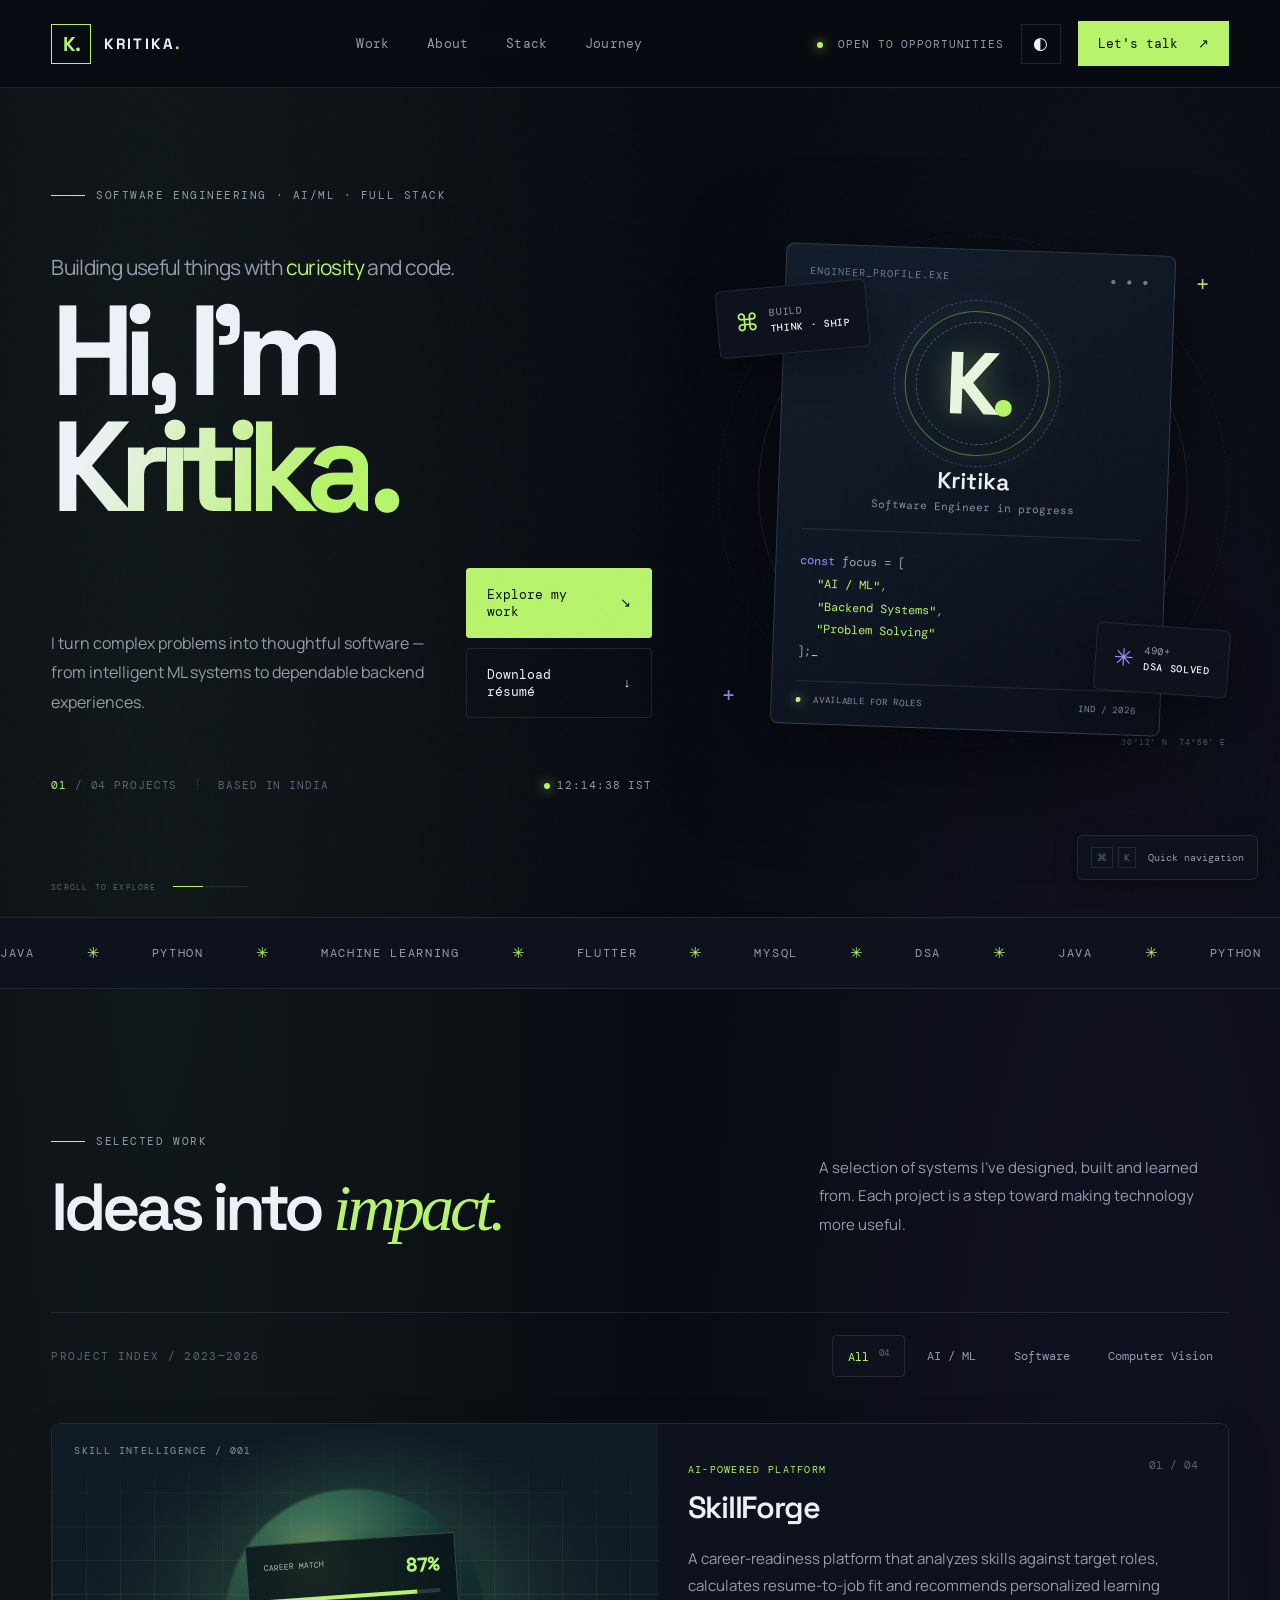
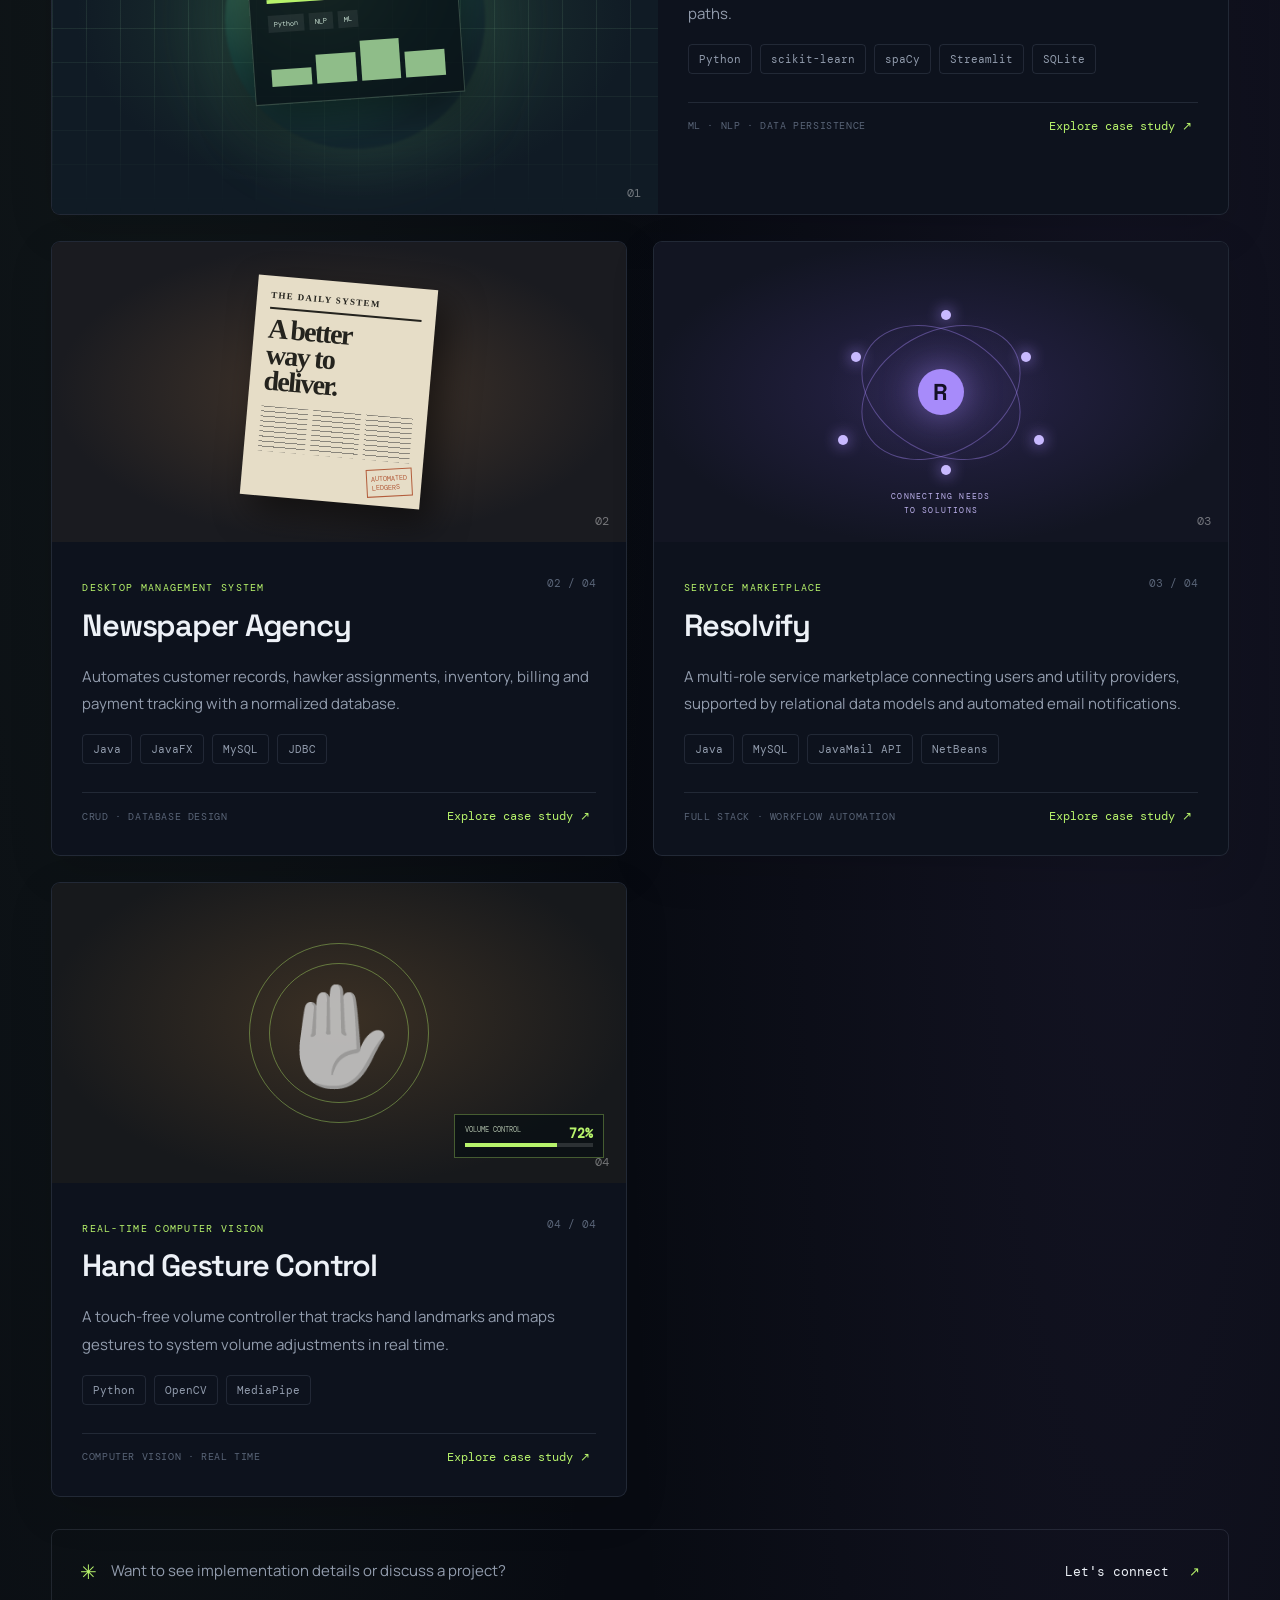
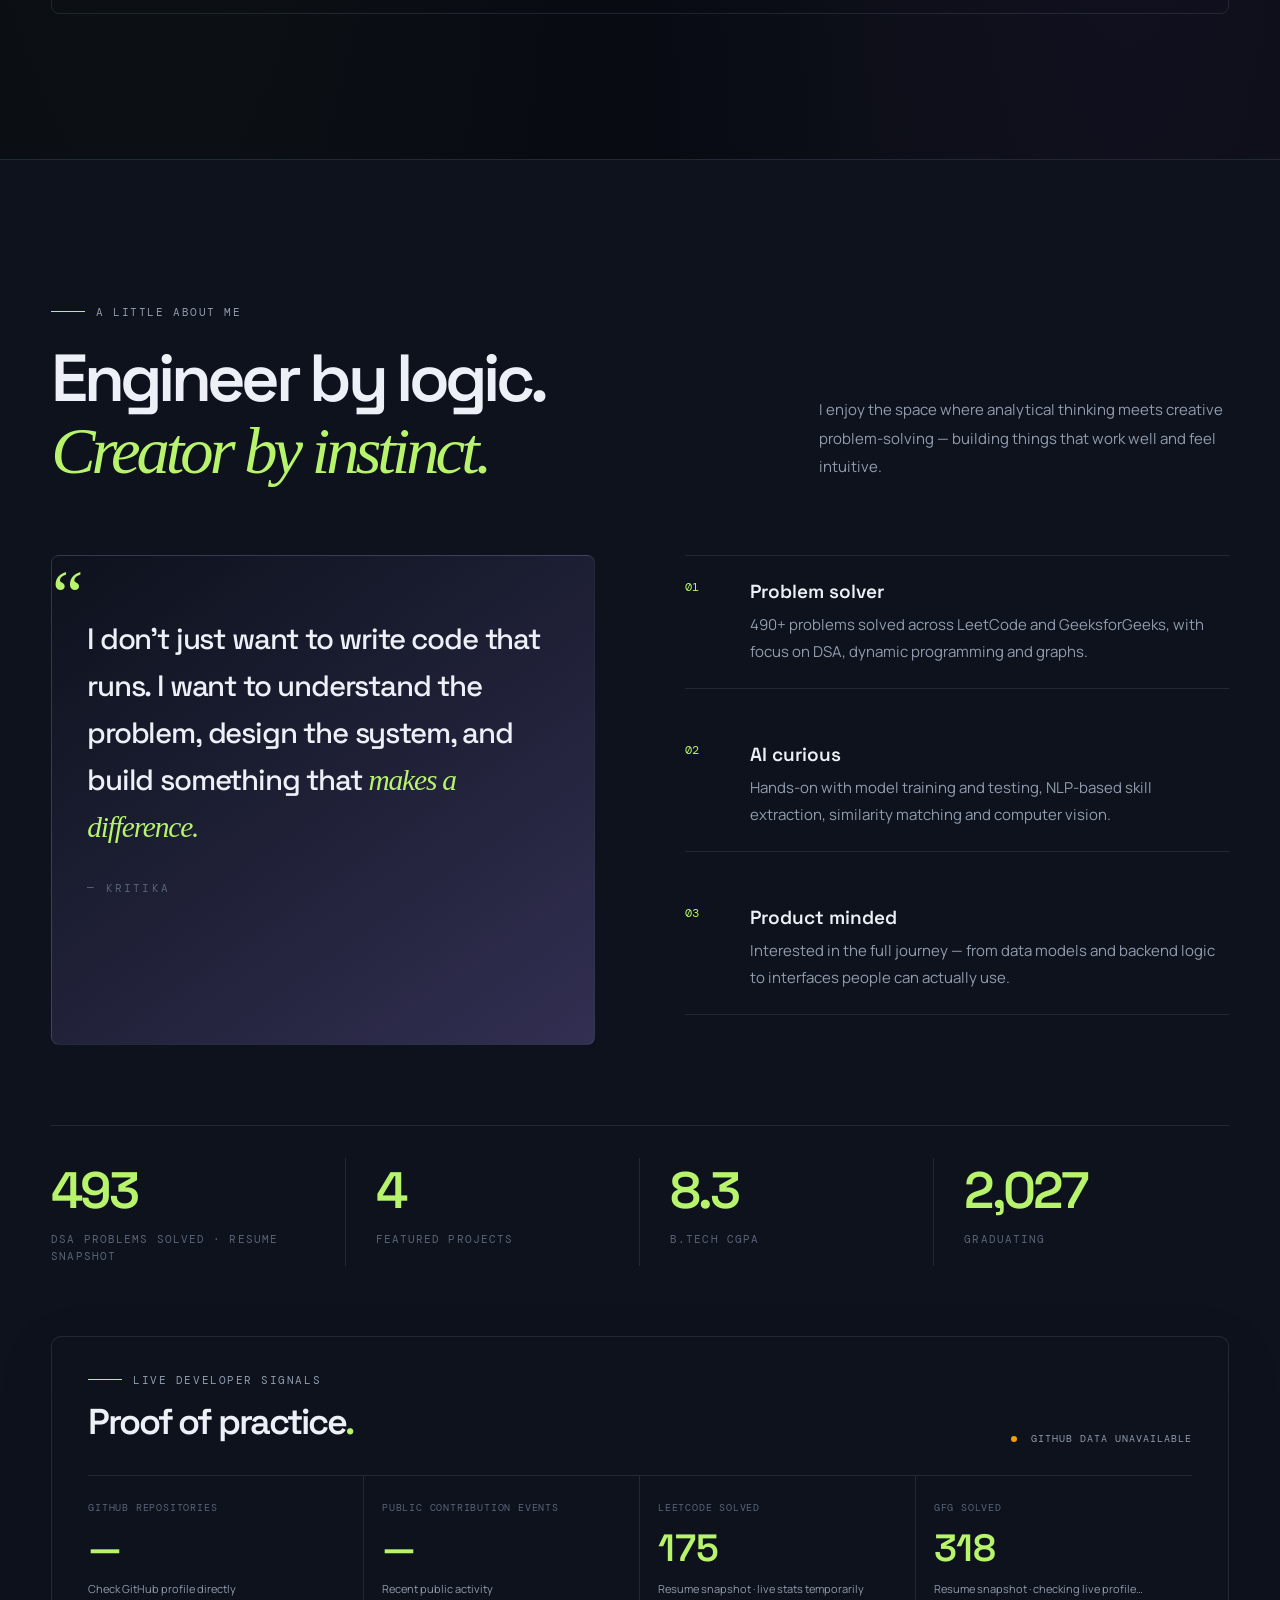
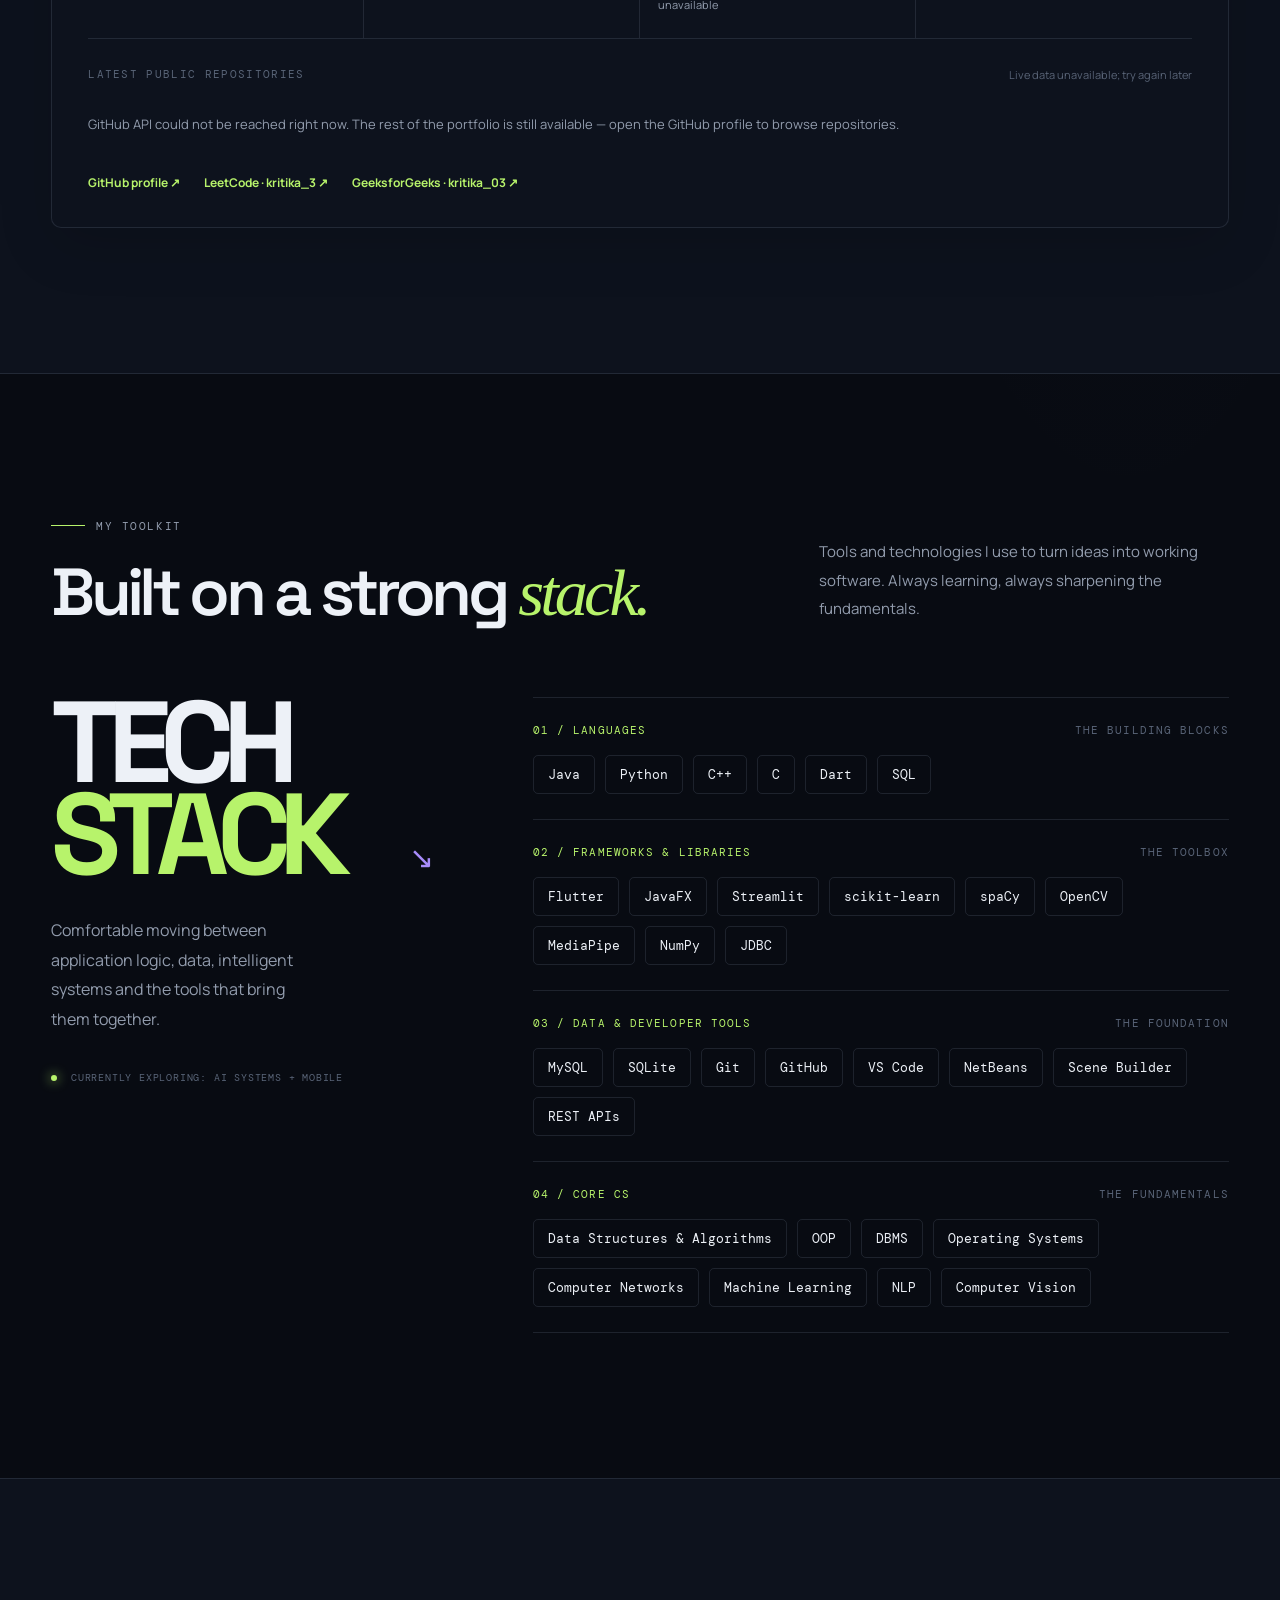
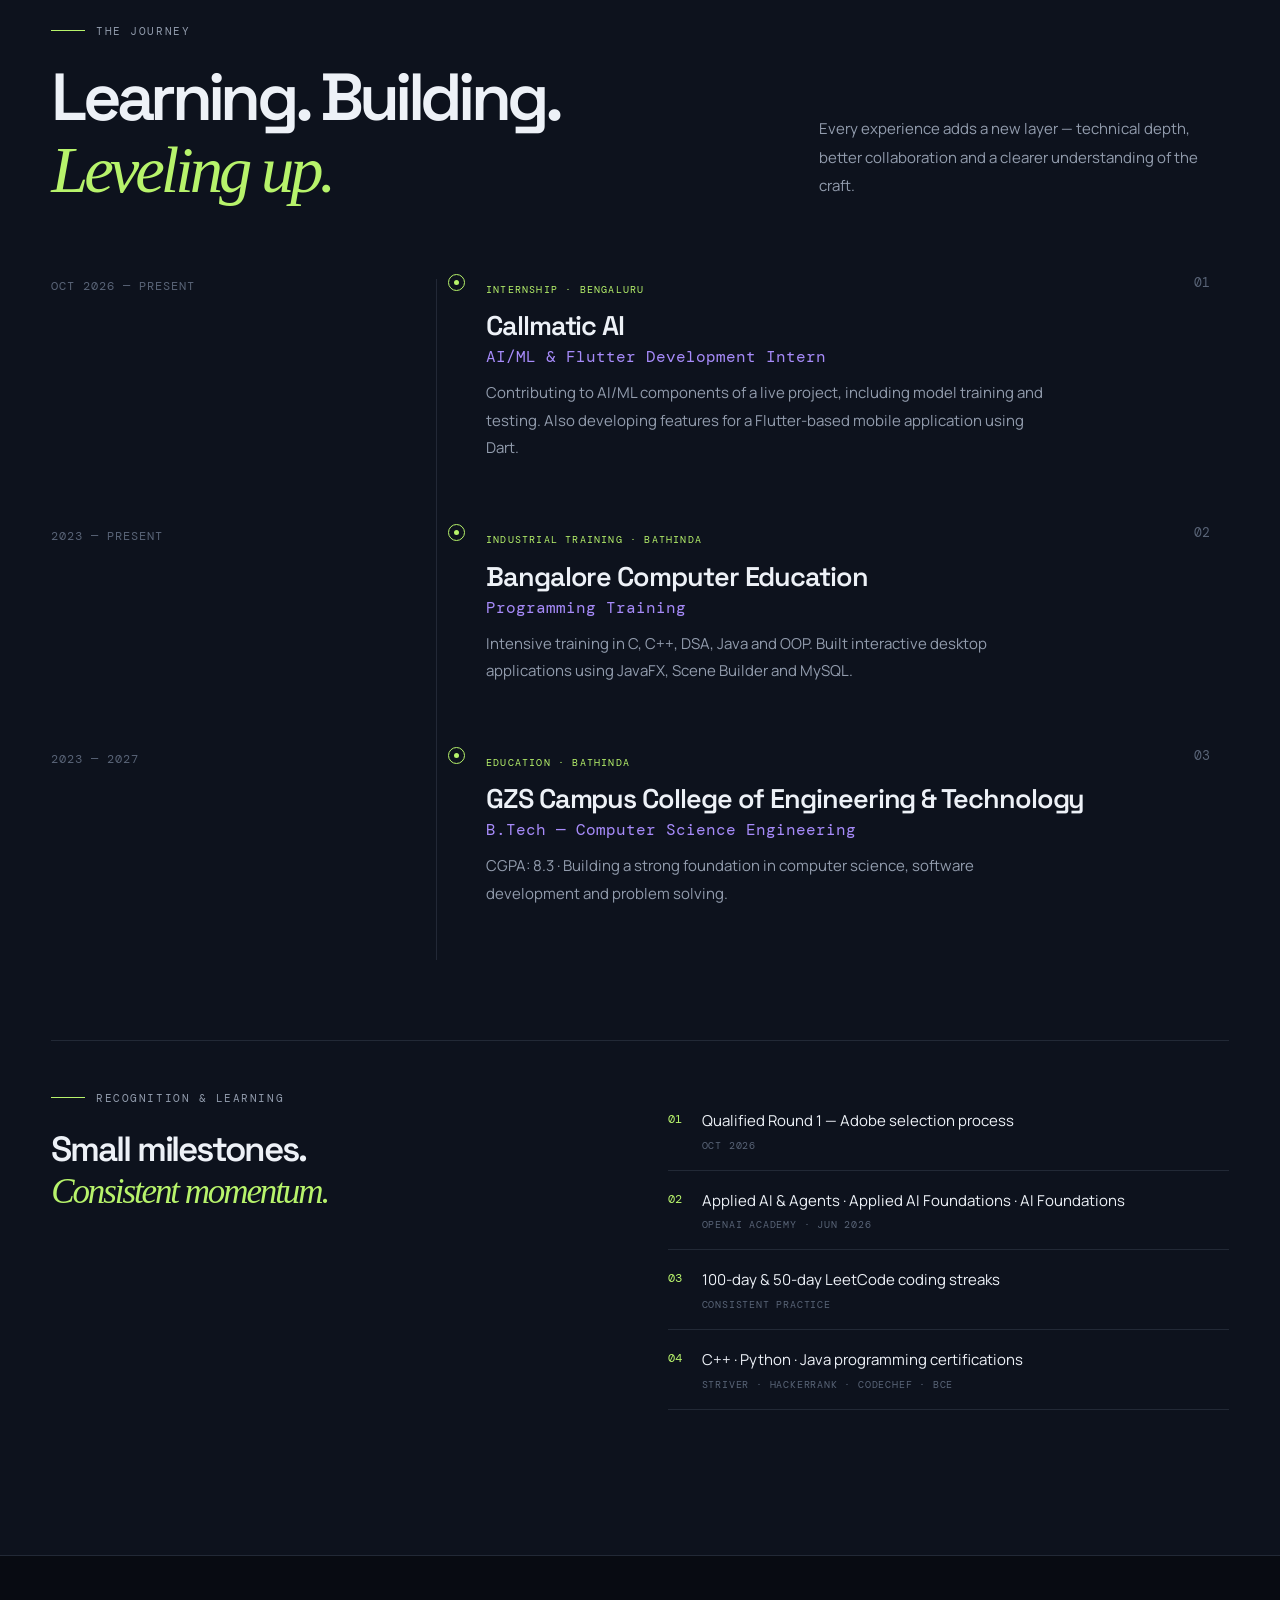
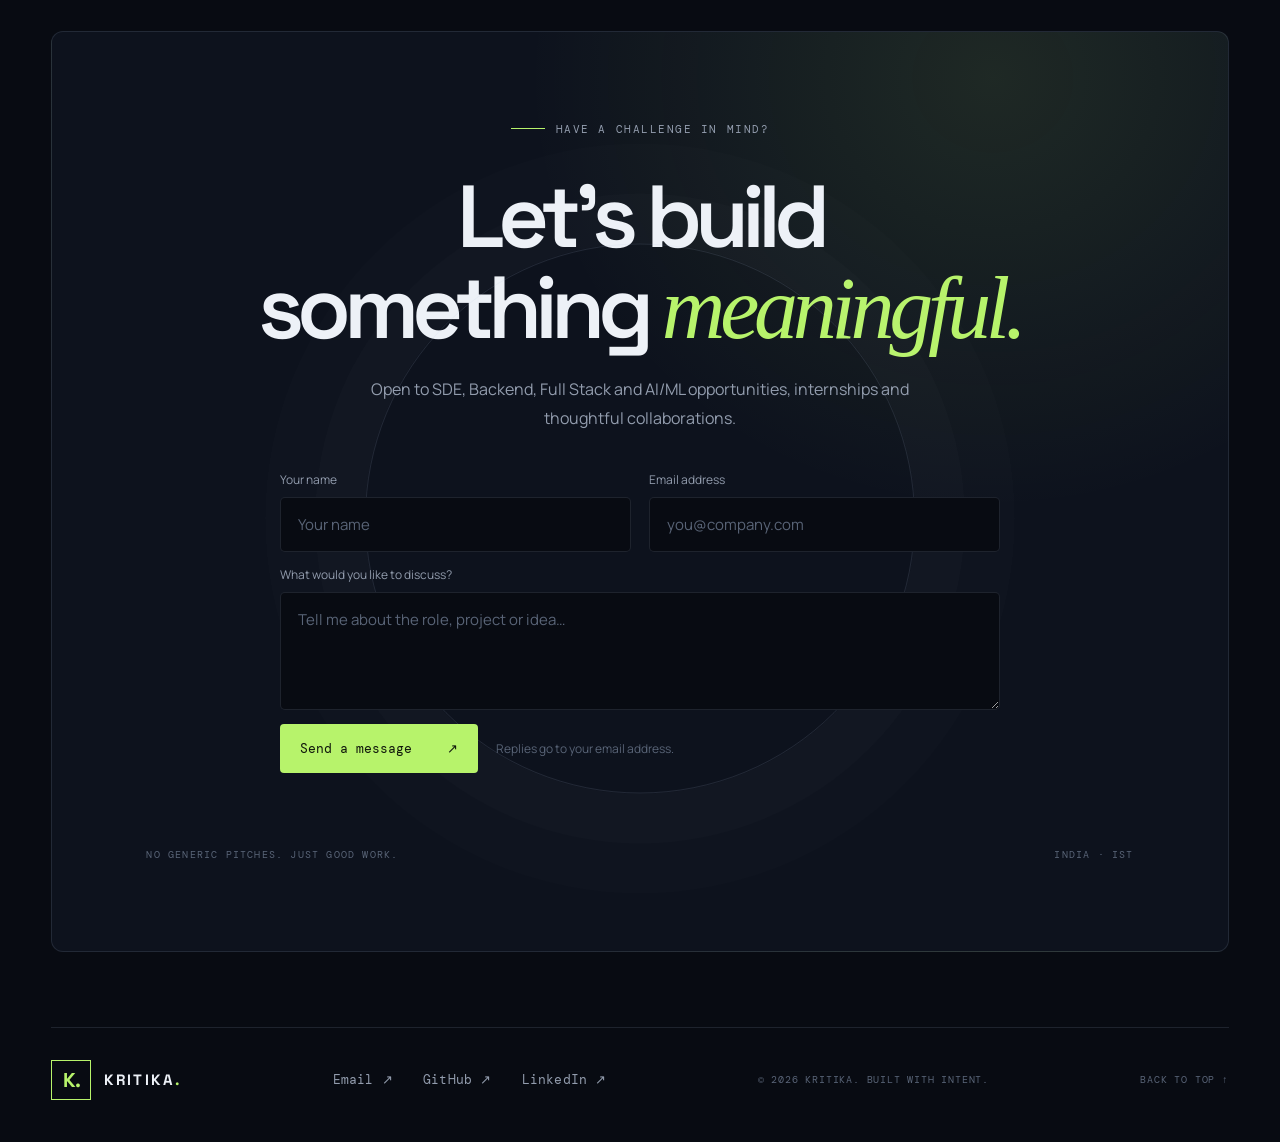
==== commit c01c87de: "Update portfolio" ====
--- a/index.html
+++ b/index.html
@@ -1,1968 +1,181 @@
-<!DOCTYPE html>
+<!doctype html>
 <html lang="en">
 <head>
-  <meta charset="UTF-8" />
-  <meta name="viewport" content="width=device-width, initial-scale=1.0" />
-  <title>Kritika — CSE | DSA | AI/ML</title>
-  <meta name="description" content="Portfolio of Kritika, Computer Science Engineering student specializing in Data Structures & Algorithms, Java, C++, Python, AI/ML." />
-  <meta name="robots" content="index, follow" />
-  <meta name="theme-color" content="#0b0e14" />
-
-  <link rel="preconnect" href="https://fonts.googleapis.com" />
-  <link rel="preconnect" href="https://fonts.gstatic.com" crossorigin />
-  <link href="https://fonts.googleapis.com/css2?family=IBM+Plex+Mono:ital,wght@0,400;0,500;0,600;0,700;1,400&family=IBM+Plex+Sans:wght@300;400;500;600;700&display=swap" rel="stylesheet" />
-  <link rel="stylesheet" href="https://cdnjs.cloudflare.com/ajax/libs/font-awesome/6.5.1/css/all.min.css" />
-
-  <style>
-    /* =========================================================================
-       DESIGN TOKENS — Clean Terminal Vibe (No Yellow)
-       ========================================================================= */
-
-    :root {
-      --bg: #f6f4ee;
-      --bg-alt: #efece3;
-      --surface: #ffffff;
-      --surface-2: #fbfaf6;
-      --border: rgba(20, 21, 26, 0.1);
-      --border-strong: rgba(20, 21, 26, 0.18);
-      --text: #14151a;
-      --text-muted: #5b5c66;
-      --text-faint: #8a8b93;
-
-      --accent: #0f6b5c;
-      --accent-bright: #21b6a8;
-      --accent-2: #4a8fe7;
-      --accent-2-bright: #6aaef5;
-      --danger: #c2410c;
-
-      --font-mono: 'IBM Plex Mono', 'SFMono-Regular', Consolas, monospace;
-      --font-sans: 'IBM Plex Sans', -apple-system, BlinkMacSystemFont, sans-serif;
-
-      --radius-sm: 4px;
-      --radius-md: 8px;
-      --radius-lg: 14px;
-
-      --shadow-sm: 0 2px 8px rgba(20, 21, 26, 0.06);
-      --shadow-md: 0 10px 30px rgba(20, 21, 26, 0.08);
-      --shadow-lg: 0 25px 60px rgba(20, 21, 26, 0.12);
-
-      --ease: cubic-bezier(0.25, 1, 0.5, 1);
-      color-scheme: light;
-    }
-
-    [data-theme="dark"] {
-      --bg: #0b0e14;
-      --bg-alt: #10131b;
-      --surface: #12151d;
-      --surface-2: #161a23;
-      --border: rgba(236, 233, 226, 0.09);
-      --border-strong: rgba(236, 233, 226, 0.16);
-      --text: #ece9e2;
-      --text-muted: #9a9ca8;
-      --text-faint: #676b7a;
-
-      --accent: #21b6a8;
-      --accent-bright: #3fd6c7;
-      --accent-2: #6aaef5;
-      --accent-2-bright: #8fc5f7;
-      --danger: #f0653e;
-
-      --shadow-sm: 0 2px 10px rgba(0, 0, 0, 0.35);
-      --shadow-md: 0 14px 34px rgba(0, 0, 0, 0.45);
-      --shadow-lg: 0 30px 70px rgba(0, 0, 0, 0.55);
-      color-scheme: dark;
-    }
-
-    /* =========================================================================
-       RESET
-       ========================================================================= */
-    * {
-      margin: 0;
-      padding: 0;
-      box-sizing: border-box;
-    }
-    html {
-      scroll-behavior: smooth;
-    }
-
-    body {
-      background: var(--bg);
-      color: var(--text);
-      font-family: var(--font-sans);
-      line-height: 1.7;
-      overflow-x: hidden;
-      transition: background 0.4s var(--ease), color 0.4s var(--ease);
-    }
-
-    a {
-      color: inherit;
-      text-decoration: none;
-    }
-    ul {
-      list-style: none;
-    }
-    button {
-      font-family: inherit;
-      cursor: pointer;
-    }
-    input,
-    textarea,
-    button {
-      font-family: inherit;
-      font-size: inherit;
-    }
-
-    /* =========================================================================
-       BACKGROUND GRID
-       ========================================================================= */
-    .bg-grid {
-      position: fixed;
-      inset: 0;
-      z-index: -1;
-      pointer-events: none;
-      background-image: linear-gradient(var(--border) 1px, transparent 1px),
-        linear-gradient(90deg, var(--border) 1px, transparent 1px);
-      background-size: 64px 64px;
-      mask-image: radial-gradient(ellipse 80% 60% at 50% 0%, #000 40%, transparent 90%);
-      opacity: 0.55;
-    }
-
-    /* =========================================================================
-       LOADER
-       ========================================================================= */
-    .loader {
-      position: fixed;
-      inset: 0;
-      z-index: 99999;
-      background: var(--bg);
-      display: flex;
-      align-items: center;
-      justify-content: center;
-      transition: opacity 0.6s var(--ease), visibility 0.6s var(--ease);
-    }
-    .loader.hidden {
-      opacity: 0;
-      visibility: hidden;
-    }
-    .loader-inner {
-      text-align: center;
-      font-family: var(--font-mono);
-      width: min(320px, 80vw);
-    }
-    .loader-prompt {
-      display: block;
-      color: var(--text-muted);
-      font-size: 13px;
-      margin-bottom: 18px;
-      letter-spacing: 0.5px;
-    }
-    .loader-bar-track {
-      width: 100%;
-      height: 3px;
-      background: var(--border);
-      border-radius: 4px;
-      overflow: hidden;
-    }
-    .loader-bar-fill {
-      height: 100%;
-      width: 0%;
-      background: linear-gradient(90deg, var(--accent), var(--accent-2));
-      transition: width 0.15s linear;
-    }
-    .loader-pct {
-      display: block;
-      margin-top: 12px;
-      font-size: 12px;
-      color: var(--accent);
-    }
-
-    /* =========================================================================
-       HEADER / NAV
-       ========================================================================= */
-    .site-header {
-      position: fixed;
-      top: 0;
-      left: 0;
-      width: 100%;
-      z-index: 1000;
-      background: color-mix(in srgb, var(--bg) 82%, transparent);
-      backdrop-filter: blur(16px) saturate(140%);
-      border-bottom: 1px solid transparent;
-      transition: border-color 0.4s var(--ease), background 0.4s var(--ease);
-    }
-    .site-header.scrolled {
-      border-bottom-color: var(--border);
-      box-shadow: var(--shadow-sm);
-    }
-
-    .navbar {
-      max-width: 1280px;
-      margin: 0 auto;
-      display: flex;
-      align-items: center;
-      justify-content: space-between;
-      padding: 18px 6%;
-    }
-
-    .brand {
-      font-family: var(--font-mono);
-      font-weight: 600;
-      font-size: 19px;
-      letter-spacing: 0.5px;
-      color: var(--text);
-    }
-    .brand-bracket {
-      color: var(--accent);
-    }
-
-    .nav-links {
-      display: flex;
-      gap: 6px;
-      align-items: center;
-    }
-    .nav-link {
-      font-family: var(--font-mono);
-      font-size: 13.5px;
-      color: var(--text-muted);
-      padding: 8px 14px;
-      border-radius: var(--radius-sm);
-      position: relative;
-      transition: color 0.25s var(--ease), background 0.25s var(--ease);
-    }
-    .nav-link:hover {
-      color: var(--text);
-      background: var(--surface-2);
-    }
-    .nav-link.active {
-      color: var(--accent);
-    }
-    .nav-link.active::after {
-      content: '';
-      position: absolute;
-      left: 14px;
-      right: 14px;
-      bottom: 2px;
-      height: 2px;
-      background: var(--accent);
-      border-radius: 2px;
-    }
-
-    .nav-actions {
-      display: flex;
-      align-items: center;
-      gap: 14px;
-    }
-
-    .theme-toggle {
-      background: var(--surface-2);
-      border: 1px solid var(--border);
-      color: var(--text);
-      width: 38px;
-      height: 38px;
-      border-radius: 50%;
-      display: flex;
-      align-items: center;
-      justify-content: center;
-      transition: 0.3s var(--ease);
-      position: relative;
-    }
-    .theme-toggle:hover {
-      border-color: var(--accent);
-      transform: rotate(15deg);
-    }
-    #themeIconSun {
-      display: none;
-    }
-    [data-theme="dark"] #themeIconMoon {
-      display: none;
-    }
-    [data-theme="dark"] #themeIconSun {
-      display: block;
-      color: var(--accent);
-    }
-
-    .nav-cta {
-      display: inline-flex;
-      font-size: 13px;
-      padding: 9px 18px;
-    }
-
-    .menu-toggle {
-      display: none;
-      flex-direction: column;
-      gap: 5px;
-      background: none;
-      border: none;
-      padding: 6px;
-    }
-    .menu-toggle .bar {
-      width: 22px;
-      height: 2px;
-      background: var(--text);
-      transition: 0.3s var(--ease);
-      border-radius: 2px;
-    }
-    .menu-toggle.active .bar:nth-child(1) {
-      transform: translateY(7px) rotate(45deg);
-    }
-    .menu-toggle.active .bar:nth-child(2) {
-      opacity: 0;
-    }
-    .menu-toggle.active .bar:nth-child(3) {
-      transform: translateY(-7px) rotate(-45deg);
-    }
-
-    /* =========================================================================
-       BUTTONS
-       ========================================================================= */
-    .btn {
-      display: inline-flex;
-      align-items: center;
-      justify-content: center;
-      gap: 9px;
-      font-family: var(--font-mono);
-      font-size: 13.5px;
-      font-weight: 500;
-      letter-spacing: 0.3px;
-      padding: 13px 26px;
-      border-radius: var(--radius-sm);
-      border: 1px solid transparent;
-      transition: transform 0.35s var(--ease), box-shadow 0.35s var(--ease), background 0.3s, color 0.3s, border-color 0.3s;
-      white-space: nowrap;
-    }
-    .btn-primary {
-      background: var(--accent);
-      color: #fff;
-      box-shadow: 0 4px 18px color-mix(in srgb, var(--accent) 35%, transparent);
-    }
-    .btn-primary:hover {
-      transform: translateY(-3px);
-      box-shadow: 0 10px 28px color-mix(in srgb, var(--accent) 45%, transparent);
-    }
-    .btn-outline {
-      background: transparent;
-      color: var(--text);
-      border-color: var(--border-strong);
-    }
-    .btn-outline:hover {
-      border-color: var(--accent);
-      color: var(--accent);
-      transform: translateY(-3px);
-    }
-    .btn-block {
-      width: 100%;
-      margin-top: 6px;
-    }
-    .btn-sm {
-      padding: 9px 18px;
-      font-size: 12.5px;
-    }
-    .btn-gfg {
-      background: #2f8d46;
-      color: #fff;
-    }
-    .btn-gfg:hover {
-      background: #26733a;
-      transform: translateY(-2px);
-    }
-    .btn-lc {
-      background: #ffa116;
-      color: #1a1a2e;
-    }
-    .btn-lc:hover {
-      background: #e6900f;
-      transform: translateY(-2px);
-    }
-
-    /* =========================================================================
-       HERO
-       ========================================================================= */
-    .hero {
-      min-height: 100vh;
-      display: flex;
-      flex-direction: column;
-      justify-content: center;
-      padding: 140px 6% 60px;
-      position: relative;
-    }
-    .hero-inner {
-      max-width: 1280px;
-      margin: 0 auto;
-      width: 100%;
-      display: grid;
-      grid-template-columns: 1.1fr 0.9fr;
-      gap: 60px;
-      align-items: center;
-    }
-
-    .eyebrow,
-    .section-eyebrow {
-      font-family: var(--font-mono);
-      font-size: 13px;
-      color: var(--accent);
-      letter-spacing: 1px;
-      margin-bottom: 16px;
-      display: block;
-    }
-
-    .hero-title {
-      font-family: var(--font-mono);
-      font-weight: 700;
-      font-size: clamp(48px, 7vw, 84px);
-      line-height: 1;
-      letter-spacing: -1px;
-      margin-bottom: 18px;
-    }
-    .cursor-blink {
-      color: var(--accent);
-      animation: blink 1s step-end infinite;
-    }
-    @keyframes blink {
-      50% {
-        opacity: 0;
-      }
-    }
-
-    .hero-role {
-      font-family: var(--font-mono);
-      font-size: clamp(16px, 2.2vw, 21px);
-      color: var(--accent-2);
-      min-height: 32px;
-      margin-bottom: 22px;
-      font-weight: 500;
-    }
-    [data-theme="light"] .hero-role,
-    :root .hero-role {
-      color: var(--accent-2);
-    }
-    .type-caret {
-      color: var(--accent);
-      animation: blink 0.9s step-end infinite;
-    }
-
-    .hero-desc {
-      font-size: 17px;
-      color: var(--text-muted);
-      max-width: 560px;
-      margin-bottom: 28px;
-    }
-    .hero-desc strong {
-      color: var(--text);
-      font-weight: 600;
-    }
-
-    .hero-badges {
-      display: flex;
-      flex-wrap: wrap;
-      gap: 12px;
-      margin-bottom: 30px;
-    }
-    .status-pill {
-      display: inline-flex;
-      align-items: center;
-      gap: 9px;
-      font-family: var(--font-mono);
-      font-size: 12.5px;
-      background: color-mix(in srgb, var(--accent) 12%, transparent);
-      border: 1px solid color-mix(in srgb, var(--accent) 35%, transparent);
-      color: var(--accent);
-      padding: 7px 16px;
-      border-radius: 30px;
-      text-transform: lowercase;
-    }
-    .status-dot {
-      width: 7px;
-      height: 7px;
-      border-radius: 50%;
-      background: var(--accent-bright);
-      animation: pulseDot 2s infinite;
-    }
-    @keyframes pulseDot {
-      0% {
-        box-shadow: 0 0 0 0 color-mix(in srgb, var(--accent) 55%, transparent);
-      }
-      70% {
-        box-shadow: 0 0 0 8px transparent;
-      }
-      100% {
-        box-shadow: 0 0 0 0 transparent;
-      }
-    }
-    .meta-pill {
-      font-family: var(--font-mono);
-      font-size: 12.5px;
-      color: var(--text-muted);
-      border: 1px solid var(--border);
-      padding: 7px 16px;
-      border-radius: 30px;
-      display: inline-flex;
-      align-items: center;
-      gap: 8px;
-    }
-
-    .hero-actions {
-      display: flex;
-      gap: 16px;
-      flex-wrap: wrap;
-      margin-bottom: 30px;
-    }
-
-    .hero-socials {
-      display: flex;
-      gap: 14px;
-    }
-    .hero-socials a {
-      width: 42px;
-      height: 42px;
-      border-radius: 50%;
-      border: 1px solid var(--border);
-      display: flex;
-      align-items: center;
-      justify-content: center;
-      color: var(--text-muted);
-      font-size: 16px;
-      transition: 0.3s var(--ease);
-    }
-    .hero-socials a:hover {
-      color: var(--accent);
-      border-color: var(--accent);
-      transform: translateY(-4px);
-    }
-
-    /* Terminal signature panel */
-    .hero-terminal {
-      background: var(--surface);
-      border: 1px solid var(--border-strong);
-      border-radius: var(--radius-lg);
-      box-shadow: var(--shadow-lg);
-      overflow: hidden;
-    }
-    .terminal-chrome {
-      display: flex;
-      align-items: center;
-      gap: 8px;
-      padding: 12px 16px;
-      background: var(--surface-2);
-      border-bottom: 1px solid var(--border);
-    }
-    .terminal-chrome .dot {
-      width: 11px;
-      height: 11px;
-      border-radius: 50%;
-    }
-    .dot.red {
-      background: #f0653e;
-    }
-    .dot.yellow {
-      background: #f2b705;
-    }
-    .dot.green {
-      background: #21b6a8;
-    }
-    .terminal-title {
-      margin-left: 10px;
-      font-family: var(--font-mono);
-      font-size: 12px;
-      color: var(--text-faint);
-    }
-    .terminal-body {
-      padding: 24px;
-      font-family: var(--font-mono);
-      font-size: 13.5px;
-      line-height: 1.9;
-      overflow-x: auto;
-      color: var(--text-muted);
-    }
-    .tk-prompt {
-      color: var(--accent);
-    }
-    .tk-fn {
-      color: var(--accent-bright);
-    }
-    .tk-str {
-      color: var(--accent-2);
-    }
-    .tk-num {
-      color: var(--accent);
-    }
-    .tk-key {
-      color: var(--text-faint);
-    }
-    .tk-attr {
-      color: var(--text);
-    }
-    .tk-comment {
-      color: var(--text-faint);
-      font-style: italic;
-    }
-    .type-caret2 {
-      color: var(--accent);
-      animation: blink 0.9s step-end infinite;
-    }
-
-    .scroll-cue {
-      position: absolute;
-      bottom: 28px;
-      left: 50%;
-      transform: translateX(-50%);
-      display: flex;
-      flex-direction: column;
-      align-items: center;
-      gap: 8px;
-      font-family: var(--font-mono);
-      font-size: 11px;
-      color: var(--text-faint);
-      letter-spacing: 2px;
-      animation: floatCue 2.4s infinite ease-in-out;
-    }
-    @keyframes floatCue {
-      0%,
-      100% {
-        transform: translate(-50%, 0);
-      }
-      50% {
-        transform: translate(-50%, 8px);
-      }
-    }
-
-    /* =========================================================================
-       SECTIONS (shared)
-       ========================================================================= */
-    .section {
-      max-width: 1280px;
-      margin: 0 auto;
-      padding: 110px 6%;
-    }
-    .section-alt {
-      background: var(--bg-alt);
-      max-width: none;
-      padding-left: 0;
-      padding-right: 0;
-    }
-    .section-alt>* {
-      max-width: 1280px;
-      margin-left: auto;
-      margin-right: auto;
-      padding-left: 6%;
-      padding-right: 6%;
-    }
-
-    .section-title {
-      font-family: var(--font-mono);
-      font-size: clamp(28px, 4vw, 40px);
-      font-weight: 600;
-      letter-spacing: -0.5px;
-      margin-bottom: 56px;
-    }
-
-    /* =========================================================================
-       ABOUT
-       ========================================================================= */
-    .about-grid {
-      display: grid;
-      grid-template-columns: 1.3fr 1fr;
-      gap: 60px;
-      align-items: start;
-    }
-    .about-copy p {
-      color: var(--text-muted);
-      font-size: 16.5px;
-      margin-bottom: 22px;
-      max-width: 620px;
-    }
-    .about-copy strong {
-      color: var(--text);
-      font-weight: 600;
-    }
-
-    .about-stats {
-      display: grid;
-      grid-template-columns: repeat(4, 1fr);
-      gap: 20px;
-      margin-top: 36px;
-    }
-    .stat-block {
-      text-align: left;
-    }
-    .stat-num {
-      display: block;
-      font-family: var(--font-mono);
-      font-size: 34px;
-      font-weight: 700;
-      color: var(--accent);
-    }
-    .stat-label {
-      font-size: 12px;
-      color: var(--text-faint);
-      text-transform: uppercase;
-      letter-spacing: 1px;
-    }
-
-    .about-info {
-      background: var(--surface);
-      border: 1px solid var(--border);
-      border-radius: var(--radius-lg);
-      padding: 30px;
-      box-shadow: var(--shadow-sm);
-    }
-    .info-row {
-      display: flex;
-      gap: 16px;
-      align-items: flex-start;
-      padding: 14px 0;
-      border-bottom: 1px solid var(--border);
-    }
-    .info-row:last-of-type {
-      border-bottom: none;
-    }
-    .info-row i {
-      color: var(--accent);
-      font-size: 17px;
-      width: 24px;
-      margin-top: 3px;
-    }
-    .info-row strong {
-      display: block;
-      font-size: 14.5px;
-    }
-    .info-row span {
-      font-size: 13px;
-      color: var(--text-muted);
-    }
-
-    /* =========================================================================
-       SKILLS
-       ========================================================================= */
-    .skills-grid {
-      display: grid;
-      grid-template-columns: repeat(3, 1fr);
-      gap: 46px;
-    }
-    .skill-col-title {
-      font-family: var(--font-mono);
-      font-size: 15px;
-      font-weight: 600;
-      margin-bottom: 26px;
-      display: flex;
-      align-items: center;
-      gap: 10px;
-      color: var(--text);
-    }
-    .skill-col-title i {
-      color: var(--accent);
-    }
-    .skill-bar {
-      margin-bottom: 22px;
-    }
-    .skill-bar-head {
-      display: flex;
-      justify-content: space-between;
-      font-size: 13.5px;
-      margin-bottom: 8px;
-    }
-    .skill-pct {
-      font-family: var(--font-mono);
-      color: var(--text-faint);
-      font-size: 12px;
-    }
-    .skill-track {
-      height: 7px;
-      background: var(--border);
-      border-radius: 30px;
-      overflow: hidden;
-    }
-    .skill-fill {
-      height: 100%;
-      width: 0%;
-      border-radius: 30px;
-      background: linear-gradient(90deg, var(--accent), var(--accent-2));
-      transition: width 1.4s var(--ease);
-    }
-
-    /* =========================================================================
-       DSA PROFILES
-       ========================================================================= */
-    .profiles-grid {
-      display: grid;
-      grid-template-columns: repeat(3, 1fr);
-      gap: 28px;
-    }
-    .profile-card {
-      background: var(--surface);
-      border: 1px solid var(--border);
-      border-radius: var(--radius-lg);
-      padding: 32px;
-      transition: transform 0.4s var(--ease), border-color 0.4s var(--ease), box-shadow 0.4s var(--ease);
-    }
-    .profile-card:hover {
-      transform: translateY(-8px);
-      border-color: var(--accent);
-      box-shadow: var(--shadow-md);
-    }
-    .profile-accent {
-      border-color: color-mix(in srgb, var(--accent) 40%, var(--border));
-    }
-    .profile-top {
-      display: flex;
-      justify-content: space-between;
-      align-items: center;
-      margin-bottom: 20px;
-    }
-    .profile-top i {
-      font-size: 30px;
-      color: var(--text);
-    }
-    .tag {
-      font-family: var(--font-mono);
-      font-size: 10.5px;
-      text-transform: uppercase;
-      letter-spacing: 1px;
-      padding: 4px 12px;
-      border-radius: 30px;
-      background: var(--surface-2);
-      color: var(--text-muted);
-      border: 1px solid var(--border);
-    }
-    .tag-live {
-      background: var(--accent);
-      color: #fff;
-      border-color: var(--accent);
-    }
-    .profile-count {
-      font-family: var(--font-mono);
-      font-size: 46px;
-      font-weight: 700;
-      letter-spacing: -1px;
-    }
-    .profile-label {
-      font-size: 12px;
-      color: var(--accent);
-      text-transform: uppercase;
-      letter-spacing: 1.5px;
-      margin-bottom: 14px;
-      font-weight: 600;
-    }
-    .profile-card h3 {
-      font-size: 18px;
-      font-weight: 600;
-      margin-bottom: 8px;
-    }
-    .profile-card p {
-      font-size: 13.5px;
-      color: var(--text-muted);
-      margin-bottom: 18px;
-      line-height: 1.6;
-    }
-
-    /* =========================================================================
-       PROJECTS
-       ========================================================================= */
-    .projects-grid {
-      display: grid;
-      grid-template-columns: repeat(3, 1fr);
-      gap: 28px;
-    }
-    .project-card {
-      background: var(--surface);
-      border: 1px solid var(--border);
-      border-radius: var(--radius-lg);
-      padding: 32px;
-      position: relative;
-      transition: transform 0.5s var(--ease), border-color 0.4s var(--ease), box-shadow 0.5s var(--ease);
-    }
-    .project-card:hover {
-      transform: translateY(-8px);
-      border-color: var(--accent);
-      box-shadow: var(--shadow-lg);
-    }
-    .project-head {
-      display: flex;
-      justify-content: space-between;
-      align-items: center;
-      margin-bottom: 18px;
-    }
-    .project-index {
-      font-family: var(--font-mono);
-      font-size: 13px;
-      color: var(--text-faint);
-    }
-    .complexity-badge {
-      font-family: var(--font-mono);
-      font-size: 10.5px;
-      color: var(--accent);
-      background: color-mix(in srgb, var(--accent) 10%, transparent);
-      border: 1px solid color-mix(in srgb, var(--accent) 30%, transparent);
-      padding: 3px 10px;
-      border-radius: 30px;
-    }
-    .project-card h3 {
-      font-size: 19px;
-      font-weight: 700;
-      margin-bottom: 12px;
-    }
-    .project-card>p {
-      font-size: 14px;
-      color: var(--text-muted);
-      line-height: 1.7;
-      margin-bottom: 16px;
-    }
-    .project-highlights {
-      margin-bottom: 20px;
-    }
-    .project-highlights li {
-      font-size: 13px;
-      color: var(--text-muted);
-      padding-left: 18px;
-      position: relative;
-      margin-bottom: 8px;
-    }
-    .project-highlights li::before {
-      content: '›';
-      position: absolute;
-      left: 0;
-      color: var(--accent);
-      font-family: var(--font-mono);
-      font-weight: 700;
-    }
-    .tech-tags {
-      display: flex;
-      flex-wrap: wrap;
-      gap: 8px;
-    }
-    .tech-tags span {
-      font-family: var(--font-mono);
-      font-size: 11px;
-      color: var(--accent);
-      background: color-mix(in srgb, var(--accent) 8%, transparent);
-      padding: 4px 12px;
-      border-radius: 30px;
-      border: 1px solid color-mix(in srgb, var(--accent) 22%, transparent);
-    }
-
-    /* =========================================================================
-       CERTIFICATIONS
-       ========================================================================= */
-    .cert-grid {
-      display: grid;
-      grid-template-columns: repeat(3, 1fr);
-      gap: 24px;
-      margin-bottom: 56px;
-    }
-    .cert-card {
-      background: var(--surface);
-      border: 1px solid var(--border);
-      border-radius: var(--radius-md);
-      padding: 26px;
-      transition: transform 0.35s var(--ease), border-color 0.35s var(--ease);
-    }
-    .cert-card:hover {
-      transform: translateY(-6px);
-      border-color: var(--accent);
-    }
-    .cert-head {
-      display: flex;
-      justify-content: space-between;
-      align-items: center;
-      margin-bottom: 16px;
-    }
-    .cert-head i {
-      font-size: 26px;
-      color: var(--accent);
-    }
-    .cert-date {
-      font-family: var(--font-mono);
-      font-size: 10px;
-      color: var(--text-faint);
-      background: var(--surface-2);
-      padding: 3px 10px;
-      border-radius: 30px;
-      border: 1px solid var(--border);
-    }
-    .cert-card h4 {
-      font-size: 15.5px;
-      font-weight: 600;
-      margin-bottom: 8px;
-    }
-    .cert-card p {
-      font-size: 13px;
-      color: var(--text-muted);
-      line-height: 1.6;
-    }
-
-    .achievements-strip {
-      display: grid;
-      grid-template-columns: repeat(4, 1fr);
-      gap: 18px;
-    }
-    .achv-item {
-      display: flex;
-      align-items: center;
-      gap: 12px;
-      background: var(--surface);
-      border: 1px solid var(--border);
-      padding: 16px 18px;
-      border-radius: var(--radius-md);
-      font-size: 13px;
-      font-weight: 500;
-      transition: transform 0.3s var(--ease), border-color 0.3s var(--ease);
-    }
-    .achv-item:hover {
-      transform: translateY(-4px);
-      border-color: var(--accent);
-    }
-    .achv-item i {
-      font-size: 18px;
-    }
-
-    /* =========================================================================
-       CONTACT
-       ========================================================================= */
-    .contact-grid {
-      display: grid;
-      grid-template-columns: 0.8fr 1.2fr;
-      gap: 60px;
-    }
-    .contact-info {
-      display: flex;
-      flex-direction: column;
-      gap: 6px;
-    }
-    .contact-row {
-      display: flex;
-      align-items: center;
-      gap: 14px;
-      font-size: 15px;
-      padding: 12px 0;
-      border-bottom: 1px solid var(--border);
-      transition: color 0.3s, padding-left 0.3s var(--ease);
-    }
-    a.contact-row:hover {
-      color: var(--accent);
-      padding-left: 6px;
-    }
-    .contact-row i {
-      color: var(--accent);
-      width: 22px;
-      text-align: center;
-    }
-    .contact-row-static {
-      border-bottom: 1px solid var(--border);
-    }
-    .contact-note {
-      margin-top: 24px;
-      padding: 18px 20px;
-      background: var(--surface);
-      border: 1px solid var(--border);
-      border-radius: var(--radius-md);
-      font-size: 13.5px;
-      color: var(--text-muted);
-      display: flex;
-      gap: 12px;
-      align-items: flex-start;
-    }
-    .contact-note i {
-      color: var(--accent);
-      margin-top: 2px;
-    }
-
-    .contact-form {
-      display: flex;
-      flex-direction: column;
-      gap: 20px;
-    }
-    .form-group {
-      display: flex;
-      flex-direction: column;
-      gap: 8px;
-    }
-    .form-group label {
-      font-family: var(--font-mono);
-      font-size: 12px;
-      color: var(--text-muted);
-      text-transform: uppercase;
-      letter-spacing: 1px;
-    }
-    .form-group input,
-    .form-group textarea {
-      background: var(--surface);
-      border: 1px solid var(--border-strong);
-      border-radius: var(--radius-sm);
-      padding: 14px 16px;
-      color: var(--text);
-      transition: border-color 0.3s, box-shadow 0.3s;
-    }
-    .form-group textarea {
-      min-height: 130px;
-      resize: vertical;
-    }
-    .form-group input:focus,
-    .form-group textarea:focus {
-      border-color: var(--accent);
-      box-shadow: 0 0 0 3px color-mix(in srgb, var(--accent) 18%, transparent);
-      outline: none;
-    }
-    .form-status {
-      font-family: var(--font-mono);
-      font-size: 13px;
-      text-align: center;
-      min-height: 18px;
-      color: var(--accent);
-    }
-    .form-status.error {
-      color: var(--danger);
-    }
-
-    /* =========================================================================
-       FOOTER
-       ========================================================================= */
-    .site-footer {
-      text-align: center;
-      padding: 40px 6%;
-      border-top: 1px solid var(--border);
-      font-size: 13px;
-      color: var(--text-faint);
-      font-family: var(--font-mono);
-    }
-
-    .back-to-top {
-      position: fixed;
-      right: 26px;
-      bottom: 26px;
-      width: 46px;
-      height: 46px;
-      border-radius: 50%;
-      background: var(--accent);
-      color: #fff;
-      border: none;
-      display: flex;
-      align-items: center;
-      justify-content: center;
-      box-shadow: var(--shadow-md);
-      opacity: 0;
-      visibility: hidden;
-      transform: translateY(12px);
-      transition: 0.35s var(--ease);
-      z-index: 900;
-    }
-    .back-to-top.visible {
-      opacity: 1;
-      visibility: visible;
-      transform: translateY(0);
-    }
-    .back-to-top:hover {
-      transform: translateY(-4px);
-    }
-
-    /* =========================================================================
-       SCROLL REVEAL
-       ========================================================================= */
-    .reveal {
-      opacity: 0;
-      transform: translateY(32px);
-      transition: opacity 0.8s var(--ease), transform 0.8s var(--ease);
-    }
-    .reveal.visible {
-      opacity: 1;
-      transform: translateY(0);
-    }
-
-    /* =========================================================================
-       RESPONSIVE
-       ========================================================================= */
-    @media (max-width: 1080px) {
-      .hero-inner {
-        grid-template-columns: 1fr;
-      }
-      .hero-terminal {
-        order: -1;
-      }
-      .about-grid,
-      .contact-grid {
-        grid-template-columns: 1fr;
-      }
-      .skills-grid {
-        grid-template-columns: 1fr 1fr;
-      }
-      .profiles-grid,
-      .projects-grid,
-      .cert-grid {
-        grid-template-columns: 1fr 1fr;
-      }
-      .achievements-strip {
-        grid-template-columns: 1fr 1fr;
-      }
-    }
-
-    @media (max-width: 860px) {
-      .nav-links {
-        display: none;
-        position: absolute;
-        top: 100%;
-        left: 0;
-        width: 100%;
-        flex-direction: column;
-        background: var(--bg);
-        border-bottom: 1px solid var(--border);
-        padding: 20px 6%;
-        gap: 4px;
-        box-shadow: var(--shadow-md);
-      }
-      .nav-links.active {
-        display: flex;
-      }
-      .nav-link {
-        padding: 12px 14px;
-        width: 100%;
-      }
-      .menu-toggle {
-        display: flex;
-      }
-      .nav-cta {
-        display: none;
-      }
-      .about-stats {
-        grid-template-columns: 1fr 1fr;
-      }
-    }
-
-    @media (max-width: 640px) {
-      .section {
-        padding: 80px 6%;
-      }
-      .skills-grid {
-        grid-template-columns: 1fr;
-      }
-      .profiles-grid,
-      .projects-grid,
-      .cert-grid,
-      .achievements-strip {
-        grid-template-columns: 1fr;
-      }
-      .hero-title {
-        font-size: 44px;
-      }
-      .hero {
-        padding-top: 120px;
-      }
-    }
-  </style>
+  <meta charset="utf-8">
+  <meta name="viewport" content="width=device-width, initial-scale=1">
+  <meta name="theme-color" content="#080b12">
+  <meta name="description" content="Kritika — Software Engineer, AI/ML Developer and Full-Stack Builder. Explore projects in machine learning, backend engineering, Java, Python and computer vision.">
+  <meta name="keywords" content="Kritika, Software Engineer, AI ML Developer, Java Developer, Python Developer, Backend Developer, Full Stack Developer, Portfolio">
+  <meta name="author" content="Kritika">
+  <meta property="og:type" content="website">
+  <meta property="og:title" content="Kritika — Software Engineer & AI/ML Developer">
+  <meta property="og:description" content="Building useful things with curiosity and code. Explore my engineering work, projects and experience.">
+  <meta property="og:image" content="/assets/og-cover.svg">
+  <meta name="twitter:card" content="summary_large_image">
+  <meta name="twitter:title" content="Kritika — Software Engineer & AI/ML Developer">
+  <meta name="twitter:description" content="Software engineering, AI/ML and full-stack projects.">
+  <link rel="icon" type="image/svg+xml" href="/assets/favicon.svg">
+  <link rel="manifest" href="/site.webmanifest">
+  <title>Kritika — Software Engineer & AI/ML Developer</title>
+  <link rel="preconnect" href="https://fonts.googleapis.com">
+  <link rel="preconnect" href="https://fonts.gstatic.com" crossorigin>
+  <link href="https://fonts.googleapis.com/css2?family=DM+Mono:wght@400;500&family=Manrope:wght@400;500;600;700;800&family=Space+Grotesk:wght@400;500;600;700&display=swap" rel="stylesheet">
+  <script type="application/ld+json">
+  {"@context":"https://schema.org","@type":"Person","name":"Kritika","jobTitle":"Software Engineer","email":"kritika.bti@gmail.com","sameAs":["https://linkedin.com/in/kritika-33312b278","https://github.com/kritika38","https://leetcode.com/u/kritika_3/","https://www.geeksforgeeks.org/profile/kritika_03"],"knowsAbout":["Java","Python","Machine Learning","Natural Language Processing","Computer Vision","Flutter","Backend Development"]}
+  </script>
+  <link rel="stylesheet" href="styles.css">
 </head>
-
 <body>
-
-  <!-- ============ LOADER ============ -->
-  <div id="loader" class="loader" aria-hidden="true">
-    <div class="loader-inner">
-      <span class="loader-prompt">$ boot --profile=kritika</span>
-      <div class="loader-bar-track"><div class="loader-bar-fill" id="loaderFill"></div></div>
-      <span class="loader-pct" id="loaderPct">0%</span>
+  <div class="noise"></div>
+  <div class="scroll-progress" id="scrollProgress"></div>
+  <header class="topbar">
+    <a class="brand" href="#home" aria-label="Kritika home"><span class="brand-mark">K.</span><span>KRITIKA<span class="brand-dot">.</span></span></a>
+    <nav class="nav" id="nav">
+      <a href="#work">Work</a><a href="#about">About</a><a href="#skills">Stack</a><a href="#journey">Journey</a>
+    </nav>
+    <div class="top-actions">
+      <span class="availability"><i></i> OPEN TO OPPORTUNITIES</span>
+      <button class="icon-btn" id="themeToggle" aria-label="Toggle theme" title="Toggle theme">◐</button>
+      <a class="contact-pill" href="mailto:kritika.bti@gmail.com">Let's talk <span>↗</span></a>
+      <button class="menu-btn" id="menuBtn" aria-label="Toggle menu">☰</button>
     </div>
-  </div>
-
-  <!-- ============ BACKGROUND GRID ============ -->
-  <div class="bg-grid" aria-hidden="true"></div>
-
-  <!-- ============ NAVIGATION ============ -->
-  <header class="site-header" id="siteHeader">
-    <nav class="navbar" aria-label="Primary">
-      <a href="#home" class="brand">
-        <span class="brand-bracket">&lt;</span>Kritika<span class="brand-bracket">/&gt;</span>
-      </a>
-
-      <ul class="nav-links" id="navLinks">
-        <li><a href="#home" class="nav-link active" data-nav>home</a></li>
-        <li><a href="#about" class="nav-link" data-nav>about</a></li>
-        <li><a href="#skills" class="nav-link" data-nav>skills</a></li>
-        <li><a href="#dsa" class="nav-link" data-nav>dsa</a></li>
-        <li><a href="#projects" class="nav-link" data-nav>projects</a></li>
-        <li><a href="#certifications" class="nav-link" data-nav>certs</a></li>
-        <li><a href="#contact" class="nav-link" data-nav>contact</a></li>
-      </ul>
-
-      <div class="nav-actions">
-        <button class="theme-toggle" id="themeToggle" aria-label="Toggle dark and light mode" title="Toggle theme">
-          <i class="fa-solid fa-moon" id="themeIconMoon"></i>
-          <i class="fa-solid fa-sun" id="themeIconSun"></i>
-        </button>
-        <a href="#contact" class="btn btn-outline nav-cta">hire_me()</a>
-        <button class="menu-toggle" id="menuToggle" aria-label="Open navigation menu" aria-expanded="false">
-          <span class="bar"></span><span class="bar"></span><span class="bar"></span>
-        </button>
-      </div>
-    </nav>
   </header>
 
-  <main id="main">
-
-    <!-- ============ HERO ============ -->
-    <section id="home" class="hero">
-      <div class="hero-inner">
-        <div class="hero-copy">
-          <p class="eyebrow reveal">$ whoami</p>
-
-          <h1 class="hero-title reveal">
-            Kritika<span class="cursor-blink">_</span>
-          </h1>
-
-          <p class="hero-role reveal">
-            <span id="typedRole"></span><span class="type-caret">|</span>
-          </p>
-
-          <p class="hero-desc reveal">
-            Computer Science Engineering student who thinks in <strong>time complexity</strong> and ships in
-            <strong>production code</strong>. 478+ algorithmic problems solved across LeetCode &amp; GeeksforGeeks,
-            with a strong foundation in <strong>C, C++, DSA, Java, Python, AI/ML &amp; NumPy</strong>.
-          </p>
-
-          <div class="hero-badges reveal">
-            <span class="status-pill">
-              <span class="status-dot"></span> open to SDE internships
-            </span>
-            <span class="meta-pill"><i class="fa-solid fa-location-dot"></i> Bathinda, Punjab, India</span>
+  <main>
+    <section class="hero section-shell" id="home">
+      <div class="hero-grid">
+        <div class="hero-copy reveal">
+          <div class="eyebrow"><span class="eyebrow-line"></span> SOFTWARE ENGINEERING · AI/ML · FULL STACK</div>
+          <p class="hero-kicker">Building useful things with <span>curiosity</span> and code.</p>
+          <h1>Hi, I'm<br><span class="name-gradient">Kritika</span><span class="hero-period">.</span></h1>
+          <div class="hero-bottom">
+            <p class="hero-description">I turn complex problems into thoughtful software — from intelligent ML systems to dependable backend experiences.</p>
+            <div class="hero-buttons">
+              <a class="btn btn-primary" href="#work">Explore my work <span>↘</span></a>
+              <a class="btn btn-ghost" href="assets/Kritika_Resume.pdf" download>Download résumé <span>↓</span></a>
+            </div>
           </div>
-
-          <div class="hero-actions reveal">
-            <a href="#projects" class="btn btn-primary"><i class="fa-solid fa-terminal"></i> view_projects</a>
-            <a href="#contact" class="btn btn-outline"><i class="fa-regular fa-paper-plane"></i> lets_talk</a>
-          </div>
-
-          <div class="hero-socials reveal">
-            <a href="https://github.com/kritika38" target="_blank" rel="noopener" aria-label="GitHub"><i class="fab fa-github"></i></a>
-            <a href="https://linkedin.com/in/kritika-33312b278" target="_blank" rel="noopener" aria-label="LinkedIn"><i class="fab fa-linkedin-in"></i></a>
-            <a href="https://leetcode.com/u/kritika_3/" target="_blank" rel="noopener" aria-label="LeetCode"><i class="fa-solid fa-code"></i></a>
-            <a href="https://www.geeksforgeeks.org/profile/kritika_03" target="_blank" rel="noopener" aria-label="GeeksforGeeks"><i class="fa-solid fa-terminal"></i></a>
-            <a href="mailto:kritika.bti@gmail.com" aria-label="Email"><i class="fa-regular fa-envelope"></i></a>
+          <div class="hero-meta">
+            <span><b>01</b> / 04 PROJECTS</span><span class="meta-separator"></span><span>BASED IN INDIA</span>
+            <span class="live-clock"><span class="live-dot"></span><span id="localTime">--:--:-- IST</span></span>
           </div>
         </div>
-
-        <!-- Terminal signature panel -->
-        <div class="hero-terminal reveal" role="img" aria-label="Terminal window showing a mock query of Kritika's profile">
-          <div class="terminal-chrome">
-            <span class="dot red"></span><span class="dot yellow"></span><span class="dot green"></span>
-            <span class="terminal-title">kritika@dsa: ~</span>
+        <div class="hero-visual reveal">
+          <div class="orbit orbit-one"></div><div class="orbit orbit-two"></div>
+          <div class="visual-cross cross-a">+</div><div class="visual-cross cross-b">+</div>
+          <div class="visual-card">
+            <div class="visual-card-top"><span>ENGINEER_PROFILE.EXE</span><span class="window-dots">● ● ●</span></div>
+            <div class="avatar-wrap"><div class="avatar-ring"></div><div class="avatar-monogram">K<span>.</span></div></div>
+            <div class="visual-card-name">Kritika</div>
+            <div class="visual-card-role">Software Engineer in progress</div>
+            <div class="visual-divider"></div>
+            <div class="terminal-line"><span class="terminal-green">const</span> focus = [</div>
+            <div class="terminal-line indent"><span>"AI / ML"</span>,</div>
+            <div class="terminal-line indent"><span>"Backend Systems"</span>,</div>
+            <div class="terminal-line indent"><span>"Problem Solving"</span></div>
+            <div class="terminal-line">];<span class="cursor">_</span></div>
+            <div class="profile-footer"><span><i></i> AVAILABLE FOR ROLES</span><span>IND / 2026</span></div>
           </div>
-          <pre class="terminal-body"><code><span class="tk-prompt">&gt;</span> <span class="tk-fn">query</span>(<span class="tk-str">"kritika"</span>).<span class="tk-fn">stats</span>()
-
-  <span class="tk-key">{</span>
-    <span class="tk-attr">problems_solved</span>: <span class="tk-num">478</span>,
-    <span class="tk-attr">leetcode</span>: <span class="tk-num">171</span>,
-    <span class="tk-attr">gfg</span>: <span class="tk-num">307</span>,
-    <span class="tk-attr">streak_days</span>: <span class="tk-num">100</span>,
-    <span class="tk-attr">stack</span>: <span class="tk-key">[</span><span class="tk-str">"C"</span>, <span class="tk-str">"C++"</span>, <span class="tk-str">"Java"</span>, <span class="tk-str">"Python"</span>, <span class="tk-str">"AI/ML"</span><span class="tk-key">]</span>,
-    <span class="tk-attr">status</span>: <span class="tk-str">"open_to_work"</span>
-  <span class="tk-key">}</span>
-
-  <span class="tk-prompt">&gt;</span> <span class="tk-comment">// avg. runtime: O(log n) response time</span><span class="type-caret2">|</span></code></pre>
+          <div class="floating-chip chip-top"><span class="chip-icon">⌘</span><span>BUILD<br><b>THINK · SHIP</b></span></div>
+          <div class="floating-chip chip-bottom"><span class="chip-icon purple">✳</span><span>490+<br><b>DSA SOLVED</b></span></div>
+          <div class="visual-coordinate">30°12' N&nbsp; 74°56' E</div>
         </div>
       </div>
-
-      <a href="#about" class="scroll-cue" aria-label="Scroll to About section">
-        <span>scroll</span>
-        <i class="fa-solid fa-chevron-down"></i>
-      </a>
+      <div class="hero-scroll"><span>SCROLL TO EXPLORE</span><div class="scroll-track"><i></i></div></div>
     </section>
 
-    <!-- ============ ABOUT ============ -->
-    <section id="about" class="section">
-      <p class="section-eyebrow reveal">$ cd ~/about</p>
-      <h2 class="section-title reveal">About Me</h2>
+    <section class="ticker" aria-label="Technologies">
+      <div class="ticker-track"><span>JAVA</span><b>✳</b><span>PYTHON</span><b>✳</b><span>MACHINE LEARNING</span><b>✳</b><span>FLUTTER</span><b>✳</b><span>MYSQL</span><b>✳</b><span>DSA</span><b>✳</b><span>JAVA</span><b>✳</b><span>PYTHON</span><b>✳</b><span>MACHINE LEARNING</span><b>✳</b><span>FLUTTER</span><b>✳</b><span>MYSQL</span><b>✳</b><span>DSA</span><b>✳</b></div>
+    </section>
 
-      <div class="about-grid">
-        <div class="about-copy reveal">
-          <p>
-            I'm a Computer Science Engineering undergraduate with a deep focus on
-            <strong>Data Structures &amp; Algorithms</strong> and building performance-conscious systems.
-            Competitive programming taught me to think in constraints — time, space, edge cases — and I carry
-            that same discipline into every project I build.
-          </p>
-          <p>
-            My core strengths are in <strong>C, C++, DSA, Java, Python, AI/ML and NumPy</strong>.
-            I've solved <strong>478+ problems</strong> across LeetCode and GeeksforGeeks, with a
-            <strong>100-day coding streak</strong>. I'm currently looking for <strong>SDE, Backend, or AI/ML</strong>
-            internship opportunities where I can apply my problem-solving skills to build impactful solutions.
-          </p>
+    <section class="section-shell section-pad" id="work">
+      <div class="section-heading reveal"><div><div class="eyebrow"><span class="eyebrow-line"></span> SELECTED WORK</div><h2>Ideas into <span class="serif-italic">impact.</span></h2></div><p>A selection of systems I've designed, built and learned from. Each project is a step toward making technology more useful.</p></div>
+      <div class="work-toolbar reveal"><span class="mono-label">PROJECT INDEX / 2023—2026</span><div class="filters" id="filters"><button class="filter active" data-filter="all">All <sup>04</sup></button><button class="filter" data-filter="ai">AI / ML</button><button class="filter" data-filter="software">Software</button><button class="filter" data-filter="vision">Computer Vision</button></div></div>
+      <div class="project-grid" id="projectGrid">
+        <article class="project-card project-featured reveal" data-category="ai">
+          <div class="project-art art-skillforge"><div class="art-orb"></div><div class="art-grid"></div><div class="art-label">SKILL INTELLIGENCE / 001</div><div class="skill-ui"><div class="skill-ui-head"><span>CAREER MATCH</span><b>87%</b></div><div class="skill-meter"><i></i></div><div class="skill-tags"><span>Python</span><span>NLP</span><span>ML</span></div><div class="skill-bars"><i></i><i></i><i></i><i></i></div></div><span class="art-index">01</span></div>
+          <div class="project-info"><div class="project-title-line"><div><span class="project-type">AI-POWERED PLATFORM</span><h3>SkillForge <span>↗</span></h3></div><span class="project-number">01 / 04</span></div><p>A career-readiness platform that analyzes skills against target roles, calculates resume-to-job fit and recommends personalized learning paths.</p><div class="tag-row"><span>Python</span><span>scikit-learn</span><span>spaCy</span><span>Streamlit</span><span>SQLite</span></div><div class="project-foot"><span>ML · NLP · DATA PERSISTENCE</span><button class="text-link" href="projects/skillforge.html">Explore case study ↗</button></div></div>
+        </article>
+        <article class="project-card reveal" data-category="software">
+          <div class="project-art art-newspaper"><div class="paper"><div class="paper-head">THE DAILY SYSTEM</div><div class="paper-rule"></div><div class="paper-big">A better<br>way to<br>deliver.</div><div class="paper-columns"><i></i><i></i><i></i></div><div class="paper-stamp">AUTOMATED<br>LEDGERS</div></div><span class="art-index">02</span></div>
+          <div class="project-info"><div class="project-title-line"><div><span class="project-type">DESKTOP MANAGEMENT SYSTEM</span><h3>Newspaper Agency <span>↗</span></h3></div><span class="project-number">02 / 04</span></div><p>Automates customer records, hawker assignments, inventory, billing and payment tracking with a normalized database.</p><div class="tag-row"><span>Java</span><span>JavaFX</span><span>MySQL</span><span>JDBC</span></div><div class="project-foot"><span>CRUD · DATABASE DESIGN</span><button class="text-link" href="projects/newspaper-agency.html">Explore case study ↗</button></div></div>
+        </article>
+        <article class="project-card reveal" data-category="software">
+          <div class="project-art art-resolvify"><div class="network"><i></i><i></i><i></i><i></i><i></i><i></i><b>R</b></div><div class="network-caption">CONNECTING NEEDS<br>TO SOLUTIONS</div><span class="art-index">03</span></div>
+          <div class="project-info"><div class="project-title-line"><div><span class="project-type">SERVICE MARKETPLACE</span><h3>Resolvify <span>↗</span></h3></div><span class="project-number">03 / 04</span></div><p>A multi-role service marketplace connecting users and utility providers, supported by relational data models and automated email notifications.</p><div class="tag-row"><span>Java</span><span>MySQL</span><span>JavaMail API</span><span>NetBeans</span></div><div class="project-foot"><span>FULL STACK · WORKFLOW AUTOMATION</span><button class="text-link" href="projects/resolvify.html">Explore case study ↗</button></div></div>
+        </article>
+        <article class="project-card reveal" data-category="vision">
+          <div class="project-art art-gesture"><div class="hand-lines"><span>✋</span><div class="hand-wave"></div><div class="hand-wave wave-two"></div></div><div class="volume-ui"><span>VOLUME CONTROL</span><b>72%</b><div><i></i></div></div><span class="art-index">04</span></div>
+          <div class="project-info"><div class="project-title-line"><div><span class="project-type">REAL-TIME COMPUTER VISION</span><h3>Hand Gesture Control <span>↗</span></h3></div><span class="project-number">04 / 04</span></div><p>A touch-free volume controller that tracks hand landmarks and maps gestures to system volume adjustments in real time.</p><div class="tag-row"><span>Python</span><span>OpenCV</span><span>MediaPipe</span></div><div class="project-foot"><span>COMPUTER VISION · REAL TIME</span><button class="text-link" href="projects/hand-gesture-control.html">Explore case study ↗</button></div></div>
+        </article>
+      </div>
+      <div class="project-note reveal"><span class="note-star">✳</span><p>Want to see implementation details or discuss a project?</p><a href="mailto:kritika.bti@gmail.com?subject=Let's%20discuss%20your%20projects">Let's connect <span>↗</span></a></div>
+    </section>
 
-          <div class="about-stats">
-            <div class="stat-block">
-              <span class="stat-num" data-count="478">0</span>
-              <span class="stat-label">problems solved</span>
-            </div>
-            <div class="stat-block">
-              <span class="stat-num" data-count="100">0</span>
-              <span class="stat-label">day streak</span>
-            </div>
-            <div class="stat-block">
-              <span class="stat-num" data-count="3">0</span>
-              <span class="stat-label">shipped projects</span>
-            </div>
-            <div class="stat-block">
-              <span class="stat-num" data-count="6">0</span>
-              <span class="stat-label">certifications</span>
-            </div>
+    <section class="about-section" id="about">
+      <div class="section-shell section-pad">
+        <div class="section-heading reveal"><div><div class="eyebrow"><span class="eyebrow-line"></span> A LITTLE ABOUT ME</div><h2>Engineer by logic.<br><span class="serif-italic">Creator by instinct.</span></h2></div><p>I enjoy the space where analytical thinking meets creative problem-solving — building things that work well and feel intuitive.</p></div>
+        <div class="about-layout">
+          <div class="about-statement reveal"><span class="quote-mark">“</span><p>I don't just want to write code that runs. I want to understand the problem, design the system, and build something that <em>makes a difference.</em></p><div class="signature">— KRITIKA</div></div>
+          <div class="about-facts reveal">
+            <div class="fact"><span class="fact-num">01</span><div><h3>Problem solver</h3><p>490+ problems solved across LeetCode and GeeksforGeeks, with focus on DSA, dynamic programming and graphs.</p></div></div>
+            <div class="fact"><span class="fact-num">02</span><div><h3>AI curious</h3><p>Hands-on with model training and testing, NLP-based skill extraction, similarity matching and computer vision.</p></div></div>
+            <div class="fact"><span class="fact-num">03</span><div><h3>Product minded</h3><p>Interested in the full journey — from data models and backend logic to interfaces people can actually use.</p></div></div>
           </div>
         </div>
-
-        <div class="about-info reveal">
-          <div class="info-row"><i class="fa-solid fa-graduation-cap"></i><div><strong>B.Tech, CSE</strong><span>GZSCCET, Bathinda · 2023 – 2027</span></div></div>
-          <div class="info-row"><i class="fa-solid fa-chart-line"></i><div><strong>CGPA 8.1+</strong><span>consistent academic performance</span></div></div>
-          <div class="info-row"><i class="fa-solid fa-location-dot"></i><div><strong>Bathinda, Punjab</strong><span>India</span></div></div>
-          <div class="info-row"><i class="fa-solid fa-briefcase"></i><div><strong>Open to work</strong><span>SDE · Backend · AI/ML Intern</span></div></div>
-          <a href="#contact" class="btn btn-primary btn-block"><i class="fa-solid fa-download"></i> get_in_touch()</a>
+        <div class="stats-row reveal"><div class="stat"><strong data-count="493">0</strong><span>DSA PROBLEMS SOLVED · RESUME SNAPSHOT</span></div><div class="stat"><strong data-count="4">0</strong><span>FEATURED PROJECTS</span></div><div class="stat"><strong data-count="8.3" data-decimal="true">0</strong><span>B.TECH CGPA</span></div><div class="stat"><strong data-count="2027">0</strong><span>GRADUATING</span></div></div>
+        <div class="profiles-panel reveal" id="coding-profiles">
+          <div class="profiles-head"><div><span class="eyebrow"><span class="eyebrow-line"></span> LIVE DEVELOPER SIGNALS</span><h3>Proof of practice<span>.</span></h3></div><span class="api-status" id="githubStatus"><i></i> CONNECTING TO GITHUB</span></div>
+          <div class="profile-metrics">
+            <div class="profile-metric"><span>GITHUB REPOSITORIES</span><strong id="githubRepos">—</strong><small id="githubFollowers">Public profile data</small></div>
+            <div class="profile-metric"><span>PUBLIC CONTRIBUTION EVENTS</span><strong id="githubEvents">—</strong><small>Recent public activity</small></div>
+            <div class="profile-metric"><span>LEETCODE SOLVED</span><strong id="leetcodeSolved">175</strong><small id="leetcodeDetail">Resume snapshot · checking live profile…</small></div>
+            <div class="profile-metric"><span>GFG SOLVED</span><strong id="gfgSolved">318</strong><small id="gfgDetail">Resume snapshot · checking live profile…</small></div>
+          </div>
+          <div class="github-live"><div><span class="mono-label">LATEST PUBLIC REPOSITORIES</span><span class="github-note" id="githubUpdated">Live data loads from GitHub public API</span></div><div class="repo-list" id="repoList"><div class="repo-placeholder">Fetching public repositories…</div></div></div>
+          <div class="profile-links"><a href="https://github.com/kritika38" target="_blank" rel="noreferrer">GitHub profile ↗</a><a href="https://leetcode.com/u/kritika_3/" target="_blank" rel="noreferrer">LeetCode · kritika_3 ↗</a><a href="https://www.geeksforgeeks.org/profile/kritika_03" target="_blank" rel="noreferrer">GeeksforGeeks · kritika_03 ↗</a></div>
         </div>
       </div>
     </section>
 
-    <!-- ============ SKILLS ============ -->
-    <section id="skills" class="section section-alt">
-      <p class="section-eyebrow reveal">$ cat skills.json</p>
-      <h2 class="section-title reveal">Tech Arsenal</h2>
-
-      <div class="skills-grid">
-        <div class="skill-col reveal">
-          <h3 class="skill-col-title"><i class="fa-solid fa-code"></i> Languages</h3>
-          <div class="skill-bar" data-level="90">
-            <div class="skill-bar-head"><span>C</span><span class="skill-pct">90%</span></div>
-            <div class="skill-track"><div class="skill-fill"></div></div>
-          </div>
-          <div class="skill-bar" data-level="88">
-            <div class="skill-bar-head"><span>C++</span><span class="skill-pct">88%</span></div>
-            <div class="skill-track"><div class="skill-fill"></div></div>
-          </div>
-          <div class="skill-bar" data-level="88">
-            <div class="skill-bar-head"><span>Java</span><span class="skill-pct">88%</span></div>
-            <div class="skill-track"><div class="skill-fill"></div></div>
-          </div>
-          <div class="skill-bar" data-level="85">
-            <div class="skill-bar-head"><span>Python</span><span class="skill-pct">85%</span></div>
-            <div class="skill-track"><div class="skill-fill"></div></div>
-          </div>
-        </div>
-
-        <div class="skill-col reveal">
-          <h3 class="skill-col-title"><i class="fa-solid fa-brain"></i> AI/ML &amp; Data</h3>
-          <div class="skill-bar" data-level="80">
-            <div class="skill-bar-head"><span>NumPy</span><span class="skill-pct">80%</span></div>
-            <div class="skill-track"><div class="skill-fill"></div></div>
-          </div>
-          <div class="skill-bar" data-level="70">
-            <div class="skill-bar-head"><span>OpenCV</span><span class="skill-pct">70%</span></div>
-            <div class="skill-track"><div class="skill-fill"></div></div>
-          </div>
-          <div class="skill-bar" data-level="68">
-            <div class="skill-bar-head"><span>Machine Learning</span><span class="skill-pct">68%</span></div>
-            <div class="skill-track"><div class="skill-fill"></div></div>
-          </div>
-          <div class="skill-bar" data-level="75">
-            <div class="skill-bar-head"><span>MySQL / JDBC</span><span class="skill-pct">75%</span></div>
-            <div class="skill-track"><div class="skill-fill"></div></div>
-          </div>
-        </div>
-
-        <div class="skill-col reveal">
-          <h3 class="skill-col-title"><i class="fa-solid fa-diagram-project"></i> CS Fundamentals</h3>
-          <div class="skill-bar" data-level="95">
-            <div class="skill-bar-head"><span>Data Structures</span><span class="skill-pct">95%</span></div>
-            <div class="skill-track"><div class="skill-fill"></div></div>
-          </div>
-          <div class="skill-bar" data-level="92">
-            <div class="skill-bar-head"><span>Algorithms</span><span class="skill-pct">92%</span></div>
-            <div class="skill-track"><div class="skill-fill"></div></div>
-          </div>
-          <div class="skill-bar" data-level="78">
-            <div class="skill-bar-head"><span>OOP Design</span><span class="skill-pct">78%</span></div>
-            <div class="skill-track"><div class="skill-fill"></div></div>
-          </div>
-          <div class="skill-bar" data-level="70">
-            <div class="skill-bar-head"><span>Git / GitHub</span><span class="skill-pct">70%</span></div>
-            <div class="skill-track"><div class="skill-fill"></div></div>
-          </div>
+    <section class="section-shell section-pad" id="skills">
+      <div class="section-heading reveal"><div><div class="eyebrow"><span class="eyebrow-line"></span> MY TOOLKIT</div><h2>Built on a strong <span class="serif-italic">stack.</span></h2></div><p>Tools and technologies I use to turn ideas into working software. Always learning, always sharpening the fundamentals.</p></div>
+      <div class="stack-layout">
+        <div class="stack-intro reveal"><div class="stack-big">TECH<br><span>STACK</span><b>↘</b></div><p>Comfortable moving between application logic, data, intelligent systems and the tools that bring them together.</p><div class="stack-status"><span class="live-dot"></span> CURRENTLY EXPLORING: AI SYSTEMS + MOBILE</div></div>
+        <div class="stack-groups reveal">
+          <div class="stack-group"><div class="stack-group-head"><span>01 / LANGUAGES</span><span>THE BUILDING BLOCKS</span></div><div class="stack-items"><span>Java</span><span>Python</span><span>C++</span><span>C</span><span>Dart</span><span>SQL</span></div></div>
+          <div class="stack-group"><div class="stack-group-head"><span>02 / FRAMEWORKS & LIBRARIES</span><span>THE TOOLBOX</span></div><div class="stack-items"><span>Flutter</span><span>JavaFX</span><span>Streamlit</span><span>scikit-learn</span><span>spaCy</span><span>OpenCV</span><span>MediaPipe</span><span>NumPy</span><span>JDBC</span></div></div>
+          <div class="stack-group"><div class="stack-group-head"><span>03 / DATA & DEVELOPER TOOLS</span><span>THE FOUNDATION</span></div><div class="stack-items"><span>MySQL</span><span>SQLite</span><span>Git</span><span>GitHub</span><span>VS Code</span><span>NetBeans</span><span>Scene Builder</span><span>REST APIs</span></div></div>
+          <div class="stack-group"><div class="stack-group-head"><span>04 / CORE CS</span><span>THE FUNDAMENTALS</span></div><div class="stack-items"><span>Data Structures & Algorithms</span><span>OOP</span><span>DBMS</span><span>Operating Systems</span><span>Computer Networks</span><span>Machine Learning</span><span>NLP</span><span>Computer Vision</span></div></div>
         </div>
       </div>
     </section>
 
-    <!-- ============ DSA / CODING PROFILES ============ -->
-    <section id="dsa" class="section">
-      <p class="section-eyebrow reveal">$ run --benchmark dsa_profile</p>
-      <h2 class="section-title reveal">DSA Portfolio</h2>
+    <section class="journey-section" id="journey"><div class="section-shell section-pad">
+      <div class="section-heading reveal"><div><div class="eyebrow"><span class="eyebrow-line"></span> THE JOURNEY</div><h2>Learning. Building.<br><span class="serif-italic">Leveling up.</span></h2></div><p>Every experience adds a new layer — technical depth, better collaboration and a clearer understanding of the craft.</p></div>
+      <div class="timeline">
+        <div class="timeline-item reveal"><div class="timeline-date">OCT 2026 — PRESENT</div><div class="timeline-marker"><i></i></div><div class="timeline-content"><span class="timeline-tag">INTERNSHIP · BENGALURU</span><h3>Callmatic AI</h3><h4>AI/ML & Flutter Development Intern</h4><p>Contributing to AI/ML components of a live project, including model training and testing. Also developing features for a Flutter-based mobile application using Dart.</p></div><span class="timeline-index">01</span></div>
+        <div class="timeline-item reveal"><div class="timeline-date">2023 — PRESENT</div><div class="timeline-marker"><i></i></div><div class="timeline-content"><span class="timeline-tag">INDUSTRIAL TRAINING · BATHINDA</span><h3>Bangalore Computer Education</h3><h4>Programming Training</h4><p>Intensive training in C, C++, DSA, Java and OOP. Built interactive desktop applications using JavaFX, Scene Builder and MySQL.</p></div><span class="timeline-index">02</span></div>
+        <div class="timeline-item reveal"><div class="timeline-date">2023 — 2027</div><div class="timeline-marker"><i></i></div><div class="timeline-content"><span class="timeline-tag">EDUCATION · BATHINDA</span><h3>GZS Campus College of Engineering & Technology</h3><h4>B.Tech — Computer Science Engineering</h4><p>CGPA: 8.3 · Building a strong foundation in computer science, software development and problem solving.</p></div><span class="timeline-index">03</span></div>
+      </div>
+      <div class="recognition reveal"><div><span class="eyebrow"><span class="eyebrow-line"></span> RECOGNITION & LEARNING</span><h3>Small milestones.<br><em>Consistent momentum.</em></h3></div><div class="recognition-list"><div><span>01</span><p>Qualified Round 1 — Adobe selection process <small>OCT 2026</small></p></div><div><span>02</span><p>Applied AI & Agents · Applied AI Foundations · AI Foundations <small>OPENAI ACADEMY · JUN 2026</small></p></div><div><span>03</span><p>100-day & 50-day LeetCode coding streaks <small>CONSISTENT PRACTICE</small></p></div><div><span>04</span><p>C++ · Python · Java programming certifications <small>STRIVER · HACKERRANK · CODECHEF · BCE</small></p></div></div></div>
+    </div></section>
 
-      <div class="profiles-grid">
-        <div class="profile-card profile-accent reveal">
-          <div class="profile-top">
-            <i class="fa-solid fa-code-merge"></i>
-            <span class="tag tag-live">combined</span>
-          </div>
-          <div class="profile-count" data-count="478" id="totalCount">0</div>
-          <div class="profile-label">total problems solved</div>
-          <h3>Aggregate Performance</h3>
-          <p>Combined solutions across LeetCode &amp; GeeksforGeeks, spanning arrays, graphs, DP and trees.</p>
-        </div>
-
-        <div class="profile-card reveal">
-          <div class="profile-top">
-            <i class="fa-solid fa-leaf" style="color:#2f8d46"></i>
-            <span class="tag">active</span>
-          </div>
-          <div class="profile-count" data-count="307" id="gfgCount">0</div>
-          <div class="profile-label">problems solved</div>
-          <h3>GeeksforGeeks</h3>
-          <p>Basic → Hard tracking, with a focus on graph theory, dynamic programming and tree traversal.</p>
-          <a href="https://www.geeksforgeeks.org/profile/kritika_03" target="_blank" rel="noopener" class="btn btn-sm btn-gfg">
-            visit profile <i class="fa-solid fa-arrow-up-right-from-square"></i>
-          </a>
-        </div>
-
-        <div class="profile-card reveal">
-          <div class="profile-top">
-            <i class="fa-solid fa-square-root-variable" style="color:#ffa116"></i>
-            <span class="tag">active</span>
-          </div>
-          <div class="profile-count" data-count="171" id="lcCount">0</div>
-          <div class="profile-label">problems solved</div>
-          <h3>LeetCode</h3>
-          <p>100+ day daily streak. Strong in arrays, trees, dynamic programming and sliding-window patterns.</p>
-          <a href="https://leetcode.com/u/kritika_3/" target="_blank" rel="noopener" class="btn btn-sm btn-lc">
-            visit profile <i class="fa-solid fa-arrow-up-right-from-square"></i>
-          </a>
-        </div>
-      </div>
-    </section>
-
-    <!-- ============ PROJECTS ============ -->
-    <section id="projects" class="section section-alt">
-      <p class="section-eyebrow reveal">$ ls ./projects</p>
-      <h2 class="section-title reveal">Featured Projects</h2>
-
-      <div class="projects-grid">
-        <article class="project-card reveal">
-          <div class="project-head">
-            <span class="project-index">01</span>
-            <span class="complexity-badge">O(n) scale</span>
-          </div>
-          <h3>Hand Gesture Volume Control</h3>
-          <p>
-            A real-time computer vision app that maps webcam-tracked hand coordinates to OS-level audio controls,
-            translating finger distance into a smooth, continuous volume curve.
-          </p>
-          <ul class="project-highlights">
-            <li>21-point hand landmark tracking via MediaPipe</li>
-            <li>Live distance-to-volume interpolation with NumPy</li>
-          </ul>
-          <div class="tech-tags">
-            <span>Python</span><span>OpenCV</span><span>MediaPipe</span><span>NumPy</span>
-          </div>
-        </article>
-
-        <article class="project-card reveal">
-          <div class="project-head">
-            <span class="project-index">02</span>
-            <span class="complexity-badge">O(1) lookup</span>
-          </div>
-          <h3>Newspaper Agency Management System</h3>
-          <p>
-            A JavaFX desktop application automating customer management, billing and hawker assignments for a
-            newspaper distribution agency, with a live operational dashboard.
-          </p>
-          <ul class="project-highlights">
-            <li>Full CRUD across customers, bills &amp; hawkers</li>
-            <li>Scene Builder UI wired to JDBC-backed MySQL</li>
-          </ul>
-          <div class="tech-tags">
-            <span>Java</span><span>JavaFX</span><span>Scene Builder</span><span>MySQL</span><span>JDBC</span>
-          </div>
-        </article>
-
-        <article class="project-card reveal">
-          <div class="project-head">
-            <span class="project-index">03</span>
-            <span class="complexity-badge">real-time</span>
-          </div>
-          <h3>Resolvify</h3>
-          <p>
-            A full-stack service marketplace connecting local utility providers with users. Built centralized
-            middleware for request routing and real-time email notifications via the JavaMail API.
-          </p>
-          <ul class="project-highlights">
-            <li>Relational schema for providers, requests &amp; bookings</li>
-            <li>Automated status-change email notifications</li>
-          </ul>
-          <div class="tech-tags">
-            <span>Java</span><span>NetBeans</span><span>MySQL</span><span>JavaMail</span>
-          </div>
-        </article>
-      </div>
-    </section>
-
-    <!-- ============ CERTIFICATIONS ============ -->
-    <section id="certifications" class="section">
-      <p class="section-eyebrow reveal">$ cat certifications.log</p>
-      <h2 class="section-title reveal">Certifications</h2>
-
-      <div class="cert-grid">
-        <div class="cert-card reveal">
-          <div class="cert-head"><i class="fa-solid fa-robot"></i><span class="cert-date">Jun 2026</span></div>
-          <h4>Applied AI &amp; Agents</h4>
-          <p>OpenAI Academy — multi-agent systems and cognitive AI workflows.</p>
-        </div>
-        <div class="cert-card reveal">
-          <div class="cert-head"><i class="fa-solid fa-brain"></i><span class="cert-date">Jun 2026</span></div>
-          <h4>Applied AI Foundations</h4>
-          <p>OpenAI Academy — foundational LLM architecture and prompt engineering.</p>
-        </div>
-        <div class="cert-card reveal">
-          <div class="cert-head"><i class="fa-brands fa-aws"></i><span class="cert-date">2026</span></div>
-          <h4>Prompt Engineering Foundations</h4>
-          <p>AWS specialization — structuring high-efficiency context windows.</p>
-        </div>
-        <div class="cert-card reveal">
-          <div class="cert-head"><i class="fa-brands fa-java"></i><span class="cert-date">2023</span></div>
-          <h4>Core &amp; Advanced Java</h4>
-          <p>OOP, Collections framework and multithreading fundamentals.</p>
-        </div>
-        <div class="cert-card reveal">
-          <div class="cert-head"><i class="fa-solid fa-diagram-project"></i><span class="cert-date">2023</span></div>
-          <h4>C, C++ &amp; DSA Track</h4>
-          <p>Intensive algorithmic training across arrays, linked lists, trees and graphs.</p>
-        </div>
-        <div class="cert-card reveal">
-          <div class="cert-head"><i class="fa-brands fa-python"></i><span class="cert-date">2024</span></div>
-          <h4>Python for Problem Solving</h4>
-          <p>CodeChef certification — Python-based DSA and competitive coding.</p>
-        </div>
-      </div>
-
-      <!-- Achievements strip -->
-      <div class="achievements-strip">
-        <div class="achv-item reveal"><i class="fa-solid fa-medal" style="color:#21b6a8"></i><span>100-Day LeetCode Streak</span></div>
-        <div class="achv-item reveal"><i class="fa-solid fa-award" style="color:#21b6a8"></i><span>50-Day Streak Badge</span></div>
-        <div class="achv-item reveal"><i class="fa-solid fa-palette" style="color:#e11d48"></i><span>Myntra HackerRamp Participant</span></div>
-        <div class="achv-item reveal"><i class="fa-solid fa-rocket" style="color:#4a8fe7"></i><span>Infosys Springboard Selectee</span></div>
-      </div>
-    </section>
-
-    <!-- ============ CONTACT ============ -->
-    <section id="contact" class="section section-alt">
-      <p class="section-eyebrow reveal">$ ./send_message.sh</p>
-      <h2 class="section-title reveal">Let's Connect</h2>
-
-      <div class="contact-grid">
-        <div class="contact-info reveal">
-          <a href="mailto:kritika.bti@gmail.com" class="contact-row">
-            <i class="fa-regular fa-envelope"></i> kritika.bti@gmail.com
-          </a>
-          <a href="tel:+917589163482" class="contact-row">
-            <i class="fa-solid fa-phone"></i> +91 75891-63482
-          </a>
-          <a href="https://github.com/kritika38" target="_blank" rel="noopener" class="contact-row">
-            <i class="fa-brands fa-github"></i> github.com/kritika38
-          </a>
-          <a href="https://linkedin.com/in/kritika-33312b278" target="_blank" rel="noopener" class="contact-row">
-            <i class="fa-brands fa-linkedin"></i> linkedin.com/in/kritika-33312b278
-          </a>
-          <span class="contact-row contact-row-static">
-            <i class="fa-solid fa-location-dot"></i> Bathinda, Punjab, India
-          </span>
-
-          <div class="contact-note">
-            <i class="fa-regular fa-clock"></i>
-            Currently open to internships, Freelance collaborations, and interesting problems.
-          </div>
-        </div>
-
-        <form id="contactForm" class="contact-form" novalidate>
-          <div class="form-group">
-            <label for="name">Name</label>
-            <input type="text" id="name" name="name" placeholder="Your name" required minlength="2" />
-          </div>
-          <div class="form-group">
-            <label for="email">Email</label>
-            <input type="email" id="email" name="email" placeholder="you@example.com" required />
-          </div>
-          <div class="form-group">
-            <label for="message">Message</label>
-            <textarea id="message" name="message" placeholder="Tell me about your project or opportunity..." required minlength="10"></textarea>
-          </div>
-          <button type="submit" class="btn btn-primary btn-block" id="submitBtn">
-            <i class="fa-regular fa-paper-plane"></i> send_message()
-          </button>
-          <p class="form-status" id="formStatus" role="status" aria-live="polite"></p>
+    <section class="contact-section section-shell" id="contact"><div class="contact-card reveal"><div class="contact-orbit"></div><div class="eyebrow"><span class="eyebrow-line"></span> HAVE A CHALLENGE IN MIND?</div><h2>Let's build<br>something <span class="serif-italic">meaningful.</span></h2><p>Open to SDE, Backend, Full Stack and AI/ML opportunities, internships and thoughtful collaborations.</p><form class="contact-form" id="contactForm">
+          <div class="form-row"><label>Your name<input name="name" required maxlength="80" placeholder="Your name"></label><label>Email address<input name="email" type="email" required maxlength="120" placeholder="you@company.com"></label></div>
+          <label>What would you like to discuss?<textarea name="message" required maxlength="3000" rows="4" placeholder="Tell me about the role, project or idea…"></textarea></label>
+          <input class="hp-field" type="text" name="company_website" tabindex="-1" autocomplete="off" aria-hidden="true">
+          <div class="form-submit-row"><button class="contact-main" type="submit">Send a message <span>↗</span></button><span id="formStatus" role="status">Replies go to your email address.</span></div>
         </form>
-      </div>
-    </section>
+        <div class="contact-bottom"><span>NO GENERIC PITCHES. JUST GOOD WORK.</span><span>INDIA · IST</span></div></div></section>
   </main>
 
-  <!-- ============ FOOTER ============ -->
-  <footer class="site-footer">
-    <p>© <span id="year"></span> by Kritika</p>
-  </footer>
+  <footer class="footer section-shell"><a class="brand" href="#home"><span class="brand-mark">K.</span><span>KRITIKA<span class="brand-dot">.</span></span></a><div class="footer-links"><a href="mailto:kritika.bti@gmail.com">Email ↗</a><a href="https://github.com/kritika38" target="_blank" rel="noreferrer">GitHub ↗</a><a href="https://linkedin.com/in/kritika-33312b278" target="_blank" rel="noreferrer">LinkedIn ↗</a></div><span class="copyright">© <span id="year"></span> KRITIKA. BUILT WITH INTENT.</span><a href="#home" class="back-top">BACK TO TOP ↑</a></footer>
 
-  <!-- ============ BACK TO TOP ============ -->
-  <button id="backToTop" class="back-to-top" aria-label="Back to top">
-    <i class="fa-solid fa-arrow-up"></i>
-  </button>
-
-  <script>
-    // =========================================================================
-    // LOADER
-    // =========================================================================
-    (function() {
-      const loader = document.getElementById('loader');
-      const fill = document.getElementById('loaderFill');
-      const pct = document.getElementById('loaderPct');
-      let progress = 0;
-      const interval = setInterval(() => {
-        progress += Math.random() * 12 + 4;
-        if (progress >= 100) { progress = 100;
-          clearInterval(interval); }
-        fill.style.width = progress + '%';
-        pct.textContent = Math.round(progress) + '%';
-        if (progress === 100) {
-          setTimeout(() => { loader.classList.add('hidden'); }, 400);
-        }
-      }, 120);
-    })();
-
-    // =========================================================================
-    // THEME TOGGLE
-    // =========================================================================
-    (function() {
-      const toggle = document.getElementById('themeToggle');
-      const root = document.documentElement;
-      const saved = localStorage.getItem('theme');
-      if (saved === 'dark') root.setAttribute('data-theme', 'dark');
-
-      toggle.addEventListener('click', () => {
-        const isDark = root.getAttribute('data-theme') === 'dark';
-        root.setAttribute('data-theme', isDark ? 'light' : 'dark');
-        localStorage.setItem('theme', isDark ? 'light' : 'dark');
-      });
-    })();
-
-    // =========================================================================
-    // MOBILE MENU
-    // =========================================================================
-    (function() {
-      const toggle = document.getElementById('menuToggle');
-      const links = document.getElementById('navLinks');
-      toggle.addEventListener('click', () => {
-        links.classList.toggle('active');
-        toggle.classList.toggle('active');
-        toggle.setAttribute('aria-expanded', links.classList.contains('active'));
-      });
-    })();
-
-    // =========================================================================
-    // HEADER SCROLL
-    // =========================================================================
-    (function() {
-      const header = document.getElementById('siteHeader');
-      window.addEventListener('scroll', () => {
-        header.classList.toggle('scrolled', window.scrollY > 40);
-      });
-    })();
-
-    // =========================================================================
-    // NAV ACTIVE LINK
-    // =========================================================================
-    (function() {
-      const sections = document.querySelectorAll('section[id]');
-      const navLinks = document.querySelectorAll('[data-nav]');
-      window.addEventListener('scroll', () => {
-        let current = '';
-        sections.forEach(s => {
-          const top = s.offsetTop - 130;
-          if (window.scrollY >= top) current = s.id;
-        });
-        navLinks.forEach(a => {
-          a.classList.toggle('active', a.getAttribute('href') === '#' + current);
-        });
-      });
-    })();
-
-    // =========================================================================
-    // TYPING ANIMATION FOR HERO ROLE
-    // =========================================================================
-    (function() {
-      const roles = ['DSA Enthusiast', 'AI/ML Explorer', 'Java Developer', 'Problem Solver', 'C++ Programmer'];
-      let idx = 0,
-        charIdx = 0,
-        isDeleting = false;
-      const el = document.getElementById('typedRole');
-
-      function type() {
-        const current = roles[idx];
-        if (!isDeleting && charIdx <= current.length) {
-          el.textContent = current.substring(0, charIdx);
-          charIdx++;
-          setTimeout(type, 90);
-        } else if (isDeleting && charIdx >= 0) {
-          el.textContent = current.substring(0, charIdx);
-          charIdx--;
-          setTimeout(type, 40);
-        } else {
-          isDeleting = !isDeleting;
-          if (!isDeleting) { idx = (idx + 1) % roles.length;
-            charIdx = 0; }
-          setTimeout(type, 500);
-        }
-      }
-      type();
-    })();
-
-    // =========================================================================
-    // DSA COUNTERS
-    // =========================================================================
-    (function() {
-      const totals = { lc: 171, gfg: 307, total: 478 };
-
-      function animateCounter(el, target) {
-        let cur = 0;
-        const steps = 50;
-        const inc = Math.ceil(target / steps);
-        el.textContent = '0';
-
-        function update() {
-          cur += inc;
-          if (cur >= target) { el.textContent = target; return; }
-          el.textContent = cur;
-          requestAnimationFrame(() => setTimeout(update, 20));
-        }
-        update();
-      }
-
-      const lcEl = document.getElementById('lcCount');
-      const gfgEl = document.getElementById('gfgCount');
-      const totalEl = document.getElementById('totalCount');
-
-      const observer = new IntersectionObserver((entries) => {
-        entries.forEach(e => {
-          if (e.isIntersecting) {
-            animateCounter(lcEl, totals.lc);
-            animateCounter(gfgEl, totals.gfg);
-            animateCounter(totalEl, totals.total);
-            observer.disconnect();
-          }
-        });
-      }, { threshold: 0.15 });
-
-      const dsaSection = document.getElementById('dsa');
-      if (dsaSection) observer.observe(dsaSection);
-    })();
-
-    // =========================================================================
-    // ABOUT STATS COUNTERS
-    // =========================================================================
-    (function() {
-      const stats = document.querySelectorAll('.stat-num');
-      const observer = new IntersectionObserver((entries) => {
-        entries.forEach(e => {
-          if (e.isIntersecting) {
-            const el = e.target;
-            const target = parseInt(el.getAttribute('data-count'));
-            let cur = 0;
-            const steps = 40;
-            const inc = Math.ceil(target / steps);
-            el.textContent = '0';
-
-            function update() {
-              cur += inc;
-              if (cur >= target) { el.textContent = target; return; }
-              el.textContent = cur;
-              requestAnimationFrame(() => setTimeout(update, 25));
-            }
-            update();
-            observer.unobserve(el);
-          }
-        });
-      }, { threshold: 0.1 });
-      stats.forEach(s => observer.observe(s));
-    })();
-
-    // =========================================================================
-    // SKILL BARS
-    // =========================================================================
-    (function() {
-      const bars = document.querySelectorAll('.skill-bar');
-      const observer = new IntersectionObserver((entries) => {
-        entries.forEach(e => {
-          if (e.isIntersecting) {
-            const fill = e.target.querySelector('.skill-fill');
-            const level = parseInt(e.target.getAttribute('data-level'));
-            fill.style.width = level + '%';
-            observer.unobserve(e.target);
-          }
-        });
-      }, { threshold: 0.1 });
-      bars.forEach(b => observer.observe(b));
-    })();
-
-    // =========================================================================
-    // SCROLL REVEAL
-    // =========================================================================
-    (function() {
-      const reveals = document.querySelectorAll('.reveal');
-      const observer = new IntersectionObserver((entries) => {
-        entries.forEach(e => {
-          if (e.isIntersecting) e.target.classList.add('visible');
-        });
-      }, { threshold: 0.06 });
-      reveals.forEach(r => observer.observe(r));
-    })();
-
-    // =========================================================================
-    // BACK TO TOP
-    // =========================================================================
-    (function() {
-      const btn = document.getElementById('backToTop');
-      window.addEventListener('scroll', () => {
-        btn.classList.toggle('visible', window.scrollY > 500);
-      });
-      btn.addEventListener('click', () => {
-        window.scrollTo({ top: 0, behavior: 'smooth' });
-      });
-    })();
-
-    // =========================================================================
-    // CONTACT FORM (Web3Forms)
-    // =========================================================================
-    (function() {
-      const form = document.getElementById('contactForm');
-      const status = document.getElementById('formStatus');
-
-      form.addEventListener('submit', function(e) {
-        e.preventDefault();
-        const data = new FormData(this);
-        data.append('access_key', '3bf980b7-c6d0-4065-9c4b-739705c81d27');
-
-        status.textContent = '⏳ Sending...';
-        status.className = 'form-status';
-
-        fetch('https://api.web3forms.com/submit', {
-            method: 'POST',
-            body: data
-          })
-          .then(r => r.json())
-          .then(d => {
-            if (d.success) {
-              status.textContent = '✅ Message sent! I\'ll reply within 24 hours.';
-              status.className = 'form-status';
-              form.reset();
-            } else {
-              status.textContent = '❌ Something went wrong. Please try again.';
-              status.className = 'form-status error';
-            }
-          })
-          .catch(() => {
-            status.textContent = '⚠️ Network error. Please try again later.';
-            status.className = 'form-status error';
-          });
-      });
-    })();
-
-    // =========================================================================
-    // FOOTER YEAR
-    // =========================================================================
-    document.getElementById('year').textContent = new Date().getFullYear();
-  </script>
-
+  <dialog class="case-dialog" id="caseDialog"><button class="dialog-close" id="dialogClose" aria-label="Close">×</button><div class="dialog-eyebrow">PROJECT CASE STUDY / <span id="dialogNum">01</span></div><h2 id="dialogTitle">SkillForge</h2><p class="dialog-summary" id="dialogSummary"></p><div class="dialog-block"><span>WHAT IT DOES</span><p id="dialogWhat"></p></div><div class="dialog-block"><span>ENGINEERING FOCUS</span><p id="dialogFocus"></p></div><div class="dialog-block"><span>TECHNOLOGIES</span><div class="tag-row" id="dialogTags"></div></div><div class="dialog-disclaimer">Project descriptions are based on the résumé. Ask me for a walkthrough or implementation details.</div><a class="btn btn-primary dialog-contact" href="mailto:kritika.bti@gmail.com?subject=Project%20Discussion">Discuss this project ↗</a></dialog>
+  <button class="command-hint" id="commandHint"><kbd>⌘</kbd><kbd>K</kbd><span>Quick navigation</span></button>
+  <dialog class="command-dialog" id="commandDialog"><div class="command-search"><span>⌕</span><input id="commandInput" placeholder="Where do you want to go?" autocomplete="off"><kbd>ESC</kbd></div><div class="command-list"><button data-go="#home"><span>⌂</span> Home <small>01</small></button><button data-go="#work"><span>▤</span> Selected work <small>02</small></button><button data-go="#about"><span>✳</span> About <small>03</small></button><button data-go="#skills"><span>⌘</span> Tech stack <small>04</small></button><button data-go="#journey"><span>↗</span> Journey <small>05</small></button><button data-go="#contact"><span>✉</span> Contact <small>06</small></button><a href="assets/Kritika_Resume.pdf" download><span>↓</span> Download résumé <small>PDF</small></a></div><div class="command-footer">TIP: PRESS ESC TO CLOSE</div></dialog>
+  <script src="config.js"></script>
+  <script src="script.js"></script>
 </body>
 </html>
--- a/styles.css
+++ b/styles.css
@@ -0,0 +1,104 @@
+ :root{--bg:#080b12;--panel:#0d121d;--panel2:#111827;--text:#edf1f7;--muted:#929cad;--faint:#596477;--line:rgba(179,195,220,.13);--accent:#b7f36b;--accent2:#a78bfa;--mono:'DM Mono',monospace;--display:'Space Grotesk',sans-serif;--body:'Manrope',sans-serif;--max:1200px}
+*{box-sizing:border-box}html{scroll-behavior:smooth;scroll-padding-top:90px}body{margin:0;background:var(--bg);color:var(--text);font-family:var(--body);overflow-x:hidden}body.light{--bg:#f3f5f2;--panel:#fff;--panel2:#e9eee9;--text:#101713;--muted:#59645e;--faint:#8a958e;--line:rgba(16,35,24,.14);--accent:#588c1d;--accent2:#7152c8}.noise{position:fixed;inset:0;pointer-events:none;z-index:10;opacity:.025;background-image:url("data:image/svg+xml,%3Csvg viewBox='0 0 180 180' xmlns='http://www.w3.org/2000/svg'%3E%3Cfilter id='n'%3E%3CfeTurbulence type='fractalNoise' baseFrequency='.9' numOctaves='3' stitchTiles='stitch'/%3E%3C/filter%3E%3Crect width='100%25' height='100%25' filter='url(%23n)' opacity='.5'/%3E%3C/svg%3E")}.scroll-progress{position:fixed;z-index:30;top:0;left:0;height:2px;width:0;background:var(--accent)}
+.topbar{height:82px;padding:0 max(5vw,24px);display:flex;align-items:center;justify-content:space-between;border-bottom:1px solid var(--line);position:sticky;top:0;background:color-mix(in srgb,var(--bg) 88%,transparent);backdrop-filter:blur(18px);z-index:20}.brand{display:flex;gap:11px;align-items:center;text-decoration:none;color:var(--text);font:700 13px var(--display);letter-spacing:.16em}.brand-mark{display:grid;place-items:center;width:34px;height:34px;border:1px solid var(--accent);color:var(--accent);font:700 17px var(--display);letter-spacing:-.08em}.brand-dot,.hero-period{color:var(--accent)}.nav{display:flex;gap:34px}.nav a,.footer-links a{font:11px var(--mono);color:var(--muted);text-decoration:none;transition:.2s}.nav a:hover,.footer-links a:hover{color:var(--accent)}.top-actions{display:flex;align-items:center;gap:17px}.availability{font:9px var(--mono);letter-spacing:.08em;color:var(--muted)}.availability i,.live-dot,.profile-footer i{display:inline-block;width:6px;height:6px;border-radius:50%;background:var(--accent);margin-right:7px;box-shadow:0 0 12px var(--accent)}.icon-btn,.menu-btn{background:none;border:1px solid var(--line);color:var(--text);width:34px;height:34px;cursor:pointer}.contact-pill{font:10px var(--mono);text-decoration:none;color:var(--bg);background:var(--accent);padding:12px 17px}.contact-pill span{margin-left:12px}.menu-btn{display:none}
+.section-shell{max-width:var(--max);width:90%;margin:0 auto}.hero{min-height:680px;display:flex;align-items:center;position:relative;padding:85px 0 110px}.hero-grid{display:grid;grid-template-columns:1.08fr .92fr;gap:45px;width:100%;align-items:center}.eyebrow{font:10px var(--mono);letter-spacing:.16em;color:var(--muted);display:flex;align-items:center;gap:11px}.eyebrow-line{width:28px;height:1px;background:var(--accent);display:inline-block}.hero-kicker{margin:42px 0 8px;font-size:17px;color:var(--muted);letter-spacing:-.03em}.hero-kicker span{color:var(--accent)}h1{font:700 clamp(76px,10vw,142px)/.91 var(--display);letter-spacing:-.095em;margin:0}.name-gradient{background:linear-gradient(110deg,var(--text) 15%,var(--accent) 82%);-webkit-background-clip:text;background-clip:text;color:transparent}.hero-bottom{display:flex;align-items:flex-end;gap:30px;margin-top:34px}.hero-description{max-width:300px;color:var(--muted);font-size:13px;line-height:1.9;margin:0}.hero-buttons{display:flex;gap:10px;flex-wrap:wrap}.btn{display:inline-flex;align-items:center;gap:25px;text-decoration:none;font:10px var(--mono);padding:15px 17px;transition:.25s}.btn-primary{background:var(--accent);color:#0b1106;border:1px solid var(--accent)}.btn-primary:hover{transform:translateY(-3px);box-shadow:0 9px 30px color-mix(in srgb,var(--accent) 20%,transparent)}.btn-ghost{border:1px solid var(--line);color:var(--text)}.btn-ghost:hover{border-color:var(--accent);color:var(--accent)}.hero-meta{display:flex;align-items:center;gap:17px;margin-top:52px;font:9px var(--mono);letter-spacing:.08em;color:var(--faint)}.hero-meta b{color:var(--accent);font-weight:400}.meta-separator{height:13px;width:1px;background:var(--line)}.live-clock{margin-left:auto;color:var(--muted)}.hero-visual{min-height:490px;display:grid;place-items:center;position:relative}.visual-card{width:min(360px,78%);padding:17px 21px 15px;background:linear-gradient(145deg,#151e2d,#0b101a);border:1px solid rgba(180,205,230,.2);box-shadow:0 30px 100px #0008;position:relative;z-index:2;transform:rotate(2deg)}body.light .visual-card{background:linear-gradient(145deg,#fff,#e6eee7)}.visual-card-top{display:flex;justify-content:space-between;color:#728096;font:8px var(--mono);letter-spacing:.1em}.window-dots{color:#6c7d8e;letter-spacing:2px}.avatar-wrap{height:150px;display:grid;place-items:center;position:relative;margin-top:18px}.avatar-ring{position:absolute;width:132px;height:132px;border:1px solid #b7f36b66;border-radius:50%;box-shadow:0 0 45px #b7f36b12,inset 0 0 40px #b7f36b0a}.avatar-ring:before,.avatar-ring:after{content:"";position:absolute;border:1px dashed #b7f36b55;border-radius:50%;inset:10px}.avatar-ring:after{inset:-12px;border-color:#a78bfa55}.avatar-monogram{font:700 80px var(--display);letter-spacing:-.1em;color:#e8f4dd;text-shadow:0 0 30px #b7f36b55}.avatar-monogram span{color:var(--accent)}.visual-card-name{text-align:center;font:600 20px var(--display)}.visual-card-role{text-align:center;color:#8390a1;font:9px var(--mono);margin-top:4px}.visual-divider{height:1px;background:#ffffff1a;margin:20px 0}.terminal-line{font:10px var(--mono);line-height:1.9;color:#9ba8b8}.terminal-line span{color:#b7f36b}.terminal-line .terminal-green{color:#a78bfa}.terminal-line.indent{padding-left:18px}.cursor{animation:blink 1s steps(2) infinite}.profile-footer{border-top:1px solid #ffffff1a;margin-top:17px;padding-top:12px;display:flex;justify-content:space-between;color:#8190a1;font:7px var(--mono);letter-spacing:.08em}.profile-footer i{width:5px;height:5px}.orbit{position:absolute;border:1px solid var(--line);border-radius:50%;width:430px;height:430px}.orbit-two{width:510px;height:510px;border-style:dashed;opacity:.5}.visual-cross{position:absolute;color:var(--accent);font:22px var(--mono)}.cross-a{top:50px;right:20px}.cross-b{bottom:50px;left:5px;color:var(--accent2)}.floating-chip{position:absolute;z-index:3;display:flex;align-items:center;gap:10px;padding:12px 14px;background:var(--panel);border:1px solid var(--line);box-shadow:0 10px 40px #0005;font:8px/1.6 var(--mono);letter-spacing:.07em;color:var(--muted)}.floating-chip b{color:var(--text);font-weight:500}.chip-icon{font-size:21px;color:var(--accent)}.chip-icon.purple{color:var(--accent2)}.chip-top{top:80px;left:0;transform:rotate(-5deg)}.chip-bottom{bottom:75px;right:0;transform:rotate(4deg)}.visual-coordinate{position:absolute;bottom:13px;right:3px;font:8px var(--mono);color:var(--faint);letter-spacing:.1em}.hero-scroll{position:absolute;bottom:25px;left:0;display:flex;align-items:center;gap:16px;font:8px var(--mono);letter-spacing:.15em;color:var(--faint)}.scroll-track{width:75px;height:1px;background:var(--line);overflow:hidden}.scroll-track i{display:block;width:30px;height:1px;background:var(--accent);animation:scroll 2s infinite}
+.ticker{border-top:1px solid var(--line);border-bottom:1px solid var(--line);overflow:hidden;background:var(--panel)}.ticker-track{display:flex;align-items:center;justify-content:space-around;gap:42px;white-space:nowrap;padding:19px 0;min-width:1200px;animation:ticker 35s linear infinite}.ticker-track span{font:10px var(--mono);letter-spacing:.14em;color:var(--muted)}.ticker-track b{font-size:12px;color:var(--accent);font-weight:400}
+.section-pad{padding-top:125px;padding-bottom:125px}.section-heading{display:flex;justify-content:space-between;align-items:flex-end;gap:30px;margin-bottom:60px}.section-heading h2{font:600 clamp(39px,5vw,64px)/1.08 var(--display);letter-spacing:-.07em;margin:22px 0 0}.serif-italic{font-family:Georgia,serif;font-style:italic;font-weight:400;color:var(--accent);letter-spacing:-.06em}.section-heading>p{max-width:330px;color:var(--muted);font-size:12px;line-height:1.9;margin:0 0 5px}.work-toolbar{display:flex;justify-content:space-between;align-items:center;border-top:1px solid var(--line);padding:18px 0;margin-bottom:20px}.mono-label{font:9px var(--mono);letter-spacing:.12em;color:var(--faint)}.filters{display:flex;gap:6px}.filter{background:none;border:1px solid transparent;padding:9px 12px;color:var(--muted);font:9px var(--mono);cursor:pointer}.filter.active,.filter:hover{border-color:var(--line);color:var(--accent);background:var(--panel)}.filter sup{font-size:7px;color:var(--faint);margin-left:3px}.project-grid{display:grid;grid-template-columns:1fr 1fr;gap:22px}.project-card{background:var(--panel);border:1px solid var(--line);transition:transform .3s,border-color .3s;min-width:0}.project-card:hover{transform:translateY(-5px);border-color:#b7f36b66}.project-card.hidden{display:none}.project-featured{grid-column:span 2;display:grid;grid-template-columns:1.03fr .97fr}.project-art{height:270px;position:relative;overflow:hidden;display:grid;place-items:center;background:#101b25}.project-featured .project-art{height:100%;min-height:340px}.art-index{position:absolute;right:17px;bottom:13px;font:10px var(--mono);color:#ffffff66}.art-label{position:absolute;top:20px;left:22px;font:8px var(--mono);letter-spacing:.14em;color:#c4d3d5aa}.art-skillforge{background:radial-gradient(ellipse at 50% 48%,#213c35,#101b25 65%)}.art-grid{position:absolute;inset:0;background-image:linear-gradient(#a6e8b01a 1px,transparent 1px),linear-gradient(90deg,#a6e8b01a 1px,transparent 1px);background-size:34px 34px;mask-image:linear-gradient(transparent,#000,transparent)}.art-orb{position:absolute;width:260px;height:260px;border-radius:50%;background:radial-gradient(circle at 35% 30%,#d5ff9c,#5da779 20%,#1d564d 49%,#132a34 72%);box-shadow:0 0 90px #85e9a344;opacity:.6;filter:blur(1px)}.skill-ui{z-index:1;width:210px;background:#0a1318dd;border:1px solid #a8d5b144;padding:17px;box-shadow:0 15px 50px #0008;transform:rotate(-4deg)}.skill-ui-head{display:flex;justify-content:space-between;color:#a9c4b8;font:8px var(--mono)}.skill-ui-head b{font-size:19px;color:#b7f36b}.skill-meter,.volume-ui>div{height:4px;background:#ffffff22;margin:12px 0}.skill-meter i{display:block;width:87%;height:100%;background:#b7f36b}.skill-tags{display:flex;gap:5px}.skill-tags span{font:7px var(--mono);padding:4px 6px;background:#ffffff12;color:#c9e2d4}.skill-bars{display:flex;gap:5px;height:42px;align-items:end;margin-top:12px}.skill-bars i{width:25%;background:#8fbd89;height:40%}.skill-bars i:nth-child(2){height:70%}.skill-bars i:nth-child(3){height:95%}.skill-bars i:nth-child(4){height:62%}.art-newspaper{background:radial-gradient(ellipse at 50% 50%,#44362b,#1a1b20 70%)}.paper{position:relative;width:180px;height:220px;background:#e6ddc7;color:#24231e;padding:14px;box-shadow:12px 15px 35px #0008;transform:rotate(5deg)}.paper-head{font:700 9px Georgia;letter-spacing:.15em}.paper-rule{height:2px;background:#24231e;margin:7px 0}.paper-big{font:700 28px/.92 Georgia;letter-spacing:-.06em}.paper-columns{display:flex;gap:5px;margin-top:13px}.paper-columns i{height:45px;flex:1;background:repeating-linear-gradient(#8a867c 0 1px,transparent 1px 5px)}.paper-stamp{position:absolute;right:9px;bottom:10px;border:1px solid #b35d3c;color:#b35d3c;padding:4px;font:7px var(--mono);transform:rotate(-8deg)}.art-resolvify{background:radial-gradient(ellipse at 50% 50%,#28234a,#121522 72%)}.network{width:230px;height:165px;position:relative;background:radial-gradient(ellipse,#a78bfa12,transparent 70%)}.network:before,.network:after{content:"";position:absolute;inset:22px 30px;border:1px solid #a78bfa66;border-radius:50%;transform:rotate(30deg)}.network:after{transform:rotate(-30deg)}.network b{position:absolute;left:calc(50% - 23px);top:calc(50% - 23px);width:46px;height:46px;border-radius:50%;display:grid;place-items:center;background:#a78bfa;color:#141126;font:700 23px var(--display);box-shadow:0 0 35px #a78bfa88}.network i{position:absolute;width:10px;height:10px;border-radius:50%;background:#c8b9ff;box-shadow:0 0 15px #a78bfa;z-index:1}.network i:nth-child(1){left:25px;top:42px}.network i:nth-child(2){right:25px;top:42px}.network i:nth-child(3){left:12px;bottom:30px}.network i:nth-child(4){right:12px;bottom:30px}.network i:nth-child(5){left:50%;top:0}.network i:nth-child(6){left:50%;bottom:0}.network-caption{position:absolute;bottom:25px;text-align:center;font:8px/1.7 var(--mono);letter-spacing:.15em;color:#bdb2ed}.art-gesture{background:radial-gradient(ellipse at 50% 45%,#3b3024,#17191c 72%)}.hand-lines{position:relative;display:grid;place-items:center;width:200px;height:175px}.hand-lines span{font-size:95px;filter:grayscale(1);opacity:.88;z-index:2}.hand-wave{position:absolute;width:140px;height:140px;border:1px solid #b7f36b66;border-radius:50%;animation:pulse 3s infinite}.wave-two{width:180px;height:180px;animation-delay:1s}.volume-ui{position:absolute;right:22px;bottom:25px;width:150px;padding:10px;background:#0b1114dd;border:1px solid #b7f36b55;color:#a9b9a5;font:7px var(--mono)}.volume-ui b{float:right;color:var(--accent);font-size:13px}.volume-ui>div{margin:9px 0 0}.volume-ui>div i{display:block;width:72%;height:100%;background:var(--accent)}
+.project-info{padding:25px 27px 20px}.project-title-line{display:flex;justify-content:space-between;gap:10px}.project-type{font:8px var(--mono);letter-spacing:.12em;color:var(--accent)}.project-info h3{font:600 22px var(--display);letter-spacing:-.04em;margin:7px 0}.project-info h3 span{font-size:14px;color:var(--accent);opacity:0;transition:.2s}.project-card:hover h3 span{opacity:1}.project-number{font:8px var(--mono);color:var(--faint);padding-top:4px}.project-info>p{font-size:11px;line-height:1.85;color:var(--muted);max-width:510px;margin:11px 0 16px}.tag-row{display:flex;flex-wrap:wrap;gap:6px}.tag-row span{font:8px var(--mono);padding:6px 8px;border:1px solid var(--line);color:var(--muted)}.project-foot{border-top:1px solid var(--line);margin-top:19px;padding-top:14px;display:flex;align-items:center;justify-content:space-between;gap:8px;font:8px var(--mono);letter-spacing:.06em;color:var(--faint)}.text-link{background:none;border:0;color:var(--accent);font:9px var(--mono);cursor:pointer}.project-note{margin-top:28px;border:1px solid var(--line);padding:17px 20px;display:flex;align-items:center;gap:14px}.note-star{color:var(--accent);font-size:20px}.project-note p{font-size:11px;color:var(--muted);margin:0}.project-note a{margin-left:auto;text-decoration:none;color:var(--text);font:10px var(--mono)}.project-note a span{color:var(--accent);margin-left:12px}
+.about-section,.journey-section{background:var(--panel);border-top:1px solid var(--line);border-bottom:1px solid var(--line)}.about-layout{display:grid;grid-template-columns:1fr 1fr;gap:90px}.about-statement{position:relative;padding:20px 0 20px 35px}.quote-mark{position:absolute;left:0;top:0;color:var(--accent);font:70px Georgia}.about-statement p{font:500 clamp(21px,2.7vw,32px)/1.55 var(--display);letter-spacing:-.04em;margin:25px 0 30px}.about-statement em{color:var(--accent);font-family:Georgia;font-weight:400}.signature{font:9px var(--mono);letter-spacing:.2em;color:var(--faint)}.about-facts{border-top:1px solid var(--line)}.fact{display:grid;grid-template-columns:45px 1fr;gap:15px;padding:23px 0;border-bottom:1px solid var(--line)}.fact-num{font:10px var(--mono);color:var(--accent)}.fact h3{font:600 15px var(--display);margin:0 0 7px}.fact p{font-size:11px;line-height:1.8;color:var(--muted);margin:0}.stats-row{display:grid;grid-template-columns:repeat(4,1fr);border-top:1px solid var(--line);margin-top:75px;padding-top:30px}.stat{display:flex;flex-direction:column;gap:8px;border-right:1px solid var(--line);padding-left:30px}.stat:first-child{padding-left:0}.stat:last-child{border:0}.stat strong{font:600 42px var(--display);letter-spacing:-.06em;color:var(--accent)}.stat span{font:8px var(--mono);letter-spacing:.1em;color:var(--faint)}
+.stack-layout{display:grid;grid-template-columns:.72fr 1.28fr;gap:100px}.stack-big{font:700 clamp(64px,8vw,100px)/.8 var(--display);letter-spacing:-.1em;color:var(--text);position:relative}.stack-big span{color:var(--accent)}.stack-big b{font:400 30px var(--mono);color:var(--accent2);position:absolute;right:20px;bottom:4px}.stack-intro>p{max-width:270px;font-size:12px;line-height:1.9;color:var(--muted);margin:35px 0}.stack-status{font:8px var(--mono);letter-spacing:.08em;color:var(--faint)}.stack-groups{border-top:1px solid var(--line)}.stack-group{padding:21px 0 24px;border-bottom:1px solid var(--line)}.stack-group-head{display:flex;justify-content:space-between;font:8px var(--mono);letter-spacing:.1em;color:var(--faint);margin-bottom:17px}.stack-group-head span:first-child{color:var(--accent)}.stack-items{display:flex;flex-wrap:wrap;gap:8px}.stack-items span{font:10px var(--mono);color:var(--text);border:1px solid var(--line);padding:9px 12px;transition:.2s}.stack-items span:hover{border-color:var(--accent);color:var(--accent);transform:translateY(-2px)}
+.timeline{position:relative}.timeline:before{content:"";position:absolute;left:calc(32% + 8px);top:5px;bottom:10px;width:1px;background:var(--line)}.timeline-item{display:grid;grid-template-columns:32% 18px 1fr 35px;gap:20px;position:relative;padding:0 0 50px}.timeline-date{font:9px var(--mono);letter-spacing:.08em;color:var(--faint);padding-top:4px}.timeline-marker{position:relative;z-index:1;width:17px;height:17px;border:1px solid var(--accent);border-radius:50%;display:grid;place-items:center;background:var(--panel)}.timeline-marker i{width:5px;height:5px;border-radius:50%;background:var(--accent)}.timeline-tag{font:8px var(--mono);letter-spacing:.12em;color:var(--accent)}.timeline-content h3{font:600 21px var(--display);letter-spacing:-.04em;margin:8px 0 3px}.timeline-content h4{font:11px var(--mono);font-weight:400;color:var(--accent2);margin:0 0 12px}.timeline-content p{font-size:11px;line-height:1.9;color:var(--muted);max-width:560px;margin:0}.timeline-index{font:9px var(--mono);color:var(--faint)}.recognition{border-top:1px solid var(--line);margin-top:55px;padding-top:45px;display:grid;grid-template-columns:1fr 1fr;gap:70px}.recognition h3{font:600 34px/1.2 var(--display);letter-spacing:-.06em;margin:23px 0}.recognition h3 em{font-family:Georgia;color:var(--accent);font-weight:400}.recognition-list>div{display:flex;align-items:flex-start;gap:17px;padding:15px 0;border-bottom:1px solid var(--line)}.recognition-list>div>span{font:9px var(--mono);color:var(--accent);padding-top:2px}.recognition-list p{margin:0;font-size:11px;line-height:1.7;color:var(--text)}.recognition-list small{display:block;font:8px var(--mono);letter-spacing:.08em;color:var(--faint);margin-top:5px}
+.contact-section{padding:100px 0}.contact-card{position:relative;overflow:hidden;background:var(--panel);border:1px solid var(--line);padding:75px 8%;text-align:center}.contact-card .eyebrow{justify-content:center}.contact-card h2{font:600 clamp(48px,7vw,82px)/1.04 var(--display);letter-spacing:-.08em;margin:35px 0 20px}.contact-card>p{font-size:12px;line-height:1.8;color:var(--muted);max-width:460px;margin:0 auto 28px}.contact-main{position:relative;z-index:1;display:inline-flex;align-items:center;gap:35px;background:var(--accent);color:#10170b;text-decoration:none;padding:17px 22px;font:10px var(--mono)}.contact-main:hover{transform:translateY(-3px)}.contact-orbit{position:absolute;width:550px;height:550px;border:1px solid var(--line);border-radius:50%;left:50%;top:50%;transform:translate(-50%,-45%);box-shadow:0 0 0 50px #ffffff03,0 0 0 100px #ffffff02;pointer-events:none}.contact-bottom{display:flex;justify-content:space-between;margin-top:70px;font:8px var(--mono);letter-spacing:.12em;color:var(--faint)}.footer{border-top:1px solid var(--line);padding:25px 0 35px;display:flex;align-items:center;justify-content:space-between;gap:20px}.footer-links{display:flex;gap:24px}.copyright,.back-top{font:8px var(--mono);letter-spacing:.08em;color:var(--faint);text-decoration:none}.back-top:hover{color:var(--accent)}
+.case-dialog,.command-dialog{background:var(--panel);color:var(--text);border:1px solid var(--line);box-shadow:0 25px 100px #000b;max-height:85vh}.case-dialog{width:min(600px,92vw);padding:42px}.case-dialog::backdrop,.command-dialog::backdrop{background:#02050bd9;backdrop-filter:blur(8px)}.dialog-close{position:absolute;right:18px;top:12px;background:none;border:0;color:var(--muted);font-size:28px;cursor:pointer}.dialog-eyebrow{font:9px var(--mono);letter-spacing:.12em;color:var(--accent)}.case-dialog h2{font:600 42px var(--display);letter-spacing:-.07em;margin:18px 0}.dialog-summary{font-size:13px;line-height:1.8;color:var(--muted);padding-bottom:20px;border-bottom:1px solid var(--line)}.dialog-block{margin-top:22px}.dialog-block>span{font:8px var(--mono);letter-spacing:.13em;color:var(--accent)}.dialog-block>p{font-size:11px;line-height:1.8;color:var(--muted)}.dialog-disclaimer{font:9px var(--mono);line-height:1.7;color:var(--faint);margin:25px 0}.dialog-contact{margin-top:5px}.command-hint{position:fixed;right:22px;bottom:20px;z-index:15;display:flex;gap:5px;align-items:center;padding:9px 11px;background:var(--panel);border:1px solid var(--line);color:var(--muted);font:8px var(--mono);cursor:pointer;box-shadow:0 5px 25px #0004}.command-hint span{margin-left:7px}.command-hint kbd,.command-search kbd{font:8px var(--mono);padding:3px 5px;border:1px solid var(--line);color:var(--faint)}.command-dialog{width:min(460px,92vw);padding:0}.command-search{display:flex;gap:12px;align-items:center;padding:17px;border-bottom:1px solid var(--line);color:var(--accent)}.command-search input{background:none;border:0;outline:0;color:var(--text);font:12px var(--body);flex:1}.command-list{padding:9px}.command-list button,.command-list a{width:100%;display:flex;align-items:center;gap:12px;padding:12px;background:none;border:0;text-decoration:none;color:var(--text);font:11px var(--body);text-align:left;cursor:pointer}.command-list button:hover,.command-list a:hover{background:var(--panel2);color:var(--accent)}.command-list button>span,.command-list a>span{width:20px;color:var(--accent);font-size:15px}.command-list small{margin-left:auto;font:8px var(--mono);color:var(--faint)}.command-footer{border-top:1px solid var(--line);padding:12px 17px;font:8px var(--mono);letter-spacing:.1em;color:var(--faint)}
+.reveal{opacity:0;transform:translateY(22px);transition:opacity .7s ease,transform .7s ease}.reveal.visible{opacity:1;transform:translateY(0)}@keyframes blink{50%{opacity:0}}@keyframes ticker{to{transform:translateX(-50%)}}@keyframes scroll{0%{transform:translateX(-35px)}100%{transform:translateX(80px)}}@keyframes pulse{50%{transform:scale(1.15);opacity:.2}}@media(max-width:900px){.nav{gap:17px}.availability{display:none}.hero-grid{gap:15px}.hero-bottom{display:block}.hero-buttons{margin-top:20px}.hero-description{max-width:390px}.hero-meta{margin-top:35px}.stack-layout{gap:50px}.about-layout{gap:45px}}@media(max-width:700px){.topbar{height:68px;padding:0 5%}.nav{display:none;position:absolute;top:68px;left:0;right:0;background:var(--panel);padding:20px 6%;border-bottom:1px solid var(--line);flex-direction:column}.nav.open{display:flex}.nav a{padding:8px 0}.top-actions{gap:9px}.contact-pill{padding:10px}.menu-btn{display:block}.hero{padding:65px 0 95px;min-height:0}.hero-grid{grid-template-columns:1fr}.hero-kicker{margin-top:35px;font-size:14px}.hero-visual{min-height:430px;margin-top:15px}.visual-card{width:270px}.orbit{width:330px;height:330px}.orbit-two{width:390px;height:390px}.chip-top{left:2%;top:35px}.chip-bottom{right:0;bottom:35px}.hero-meta{font-size:8px;gap:9px}.live-clock{display:none}.section-pad{padding-top:85px;padding-bottom:85px}.section-heading{display:block;margin-bottom:40px}.section-heading>p{margin-top:20px}.project-grid{grid-template-columns:1fr}.project-featured{grid-column:auto;display:block}.project-featured .project-art{min-height:270px;height:270px}.project-info{padding:22px 19px}.project-foot{font-size:7px}.filters{flex-wrap:wrap;justify-content:flex-end}.work-toolbar{align-items:flex-start;gap:12px}.mono-label{max-width:100px;line-height:1.6}.about-layout{grid-template-columns:1fr;gap:35px}.stats-row{grid-template-columns:1fr 1fr;row-gap:25px;margin-top:50px}.stat:nth-child(3){padding-left:0}.stat:nth-child(2){border:0}.stack-layout{grid-template-columns:1fr;gap:45px}.stack-big{font-size:75px}.timeline:before{left:7px}.timeline-item{grid-template-columns:18px 1fr 25px;gap:13px;padding-bottom:38px}.timeline-date{grid-column:2;grid-row:1;padding:0 0 8px}.timeline-marker{grid-column:1;grid-row:1/3}.timeline-content{grid-column:2;grid-row:2}.timeline-index{grid-column:3;grid-row:1}.recognition{grid-template-columns:1fr;gap:10px}.contact-section{padding:60px 0}.contact-card{padding:55px 7%}.contact-bottom{margin-top:50px;font-size:7px}.footer{flex-wrap:wrap}.footer-links{order:3;width:100%;padding-top:12px}.copyright{margin-left:auto}.back-top{display:none}.command-hint{right:12px;bottom:12px}.case-dialog{padding:30px 22px}.project-note{flex-wrap:wrap}.project-note a{margin-left:0;width:100%}}@media(prefers-reduced-motion:reduce){*,*:before,*:after{scroll-behavior:auto!important;animation-duration:.01ms!important;animation-iteration-count:1!important;transition-duration:.01ms!important}.reveal{opacity:1;transform:none}}
+
+/* Live profiles + contact form */
+.profiles-panel{margin-top:55px;padding:28px;border:1px solid var(--line);background:var(--panel)}
+.profiles-head{display:flex;justify-content:space-between;align-items:flex-end;gap:20px;margin-bottom:25px}
+.profiles-head h3{font:600 29px var(--display);letter-spacing:-.06em;margin:12px 0 0}
+.profiles-head h3 span{color:var(--accent)}
+.api-status{font:8px var(--mono);letter-spacing:.1em;color:var(--muted)}
+.api-status i{display:inline-block;width:6px;height:6px;border-radius:50%;background:var(--accent);margin-right:7px}
+.api-status.error i{background:#f59e0b}
+.profile-metrics{display:grid;grid-template-columns:repeat(4,1fr);border-top:1px solid var(--line);border-bottom:1px solid var(--line)}
+.profile-metric{padding:18px 14px 18px 0;border-right:1px solid var(--line);display:flex;flex-direction:column;gap:7px}
+.profile-metric:not(:first-child){padding-left:18px}
+.profile-metric:last-child{border:0}
+.profile-metric>span{font:8px var(--mono);letter-spacing:.08em;color:var(--faint)}
+.profile-metric strong{font:600 29px var(--display);color:var(--accent)}
+.profile-metric small{font:8px var(--mono);color:var(--faint)}
+.github-live{padding-top:22px}
+.github-live>div:first-child{display:flex;justify-content:space-between;gap:10px;align-items:center}
+.github-note{font:8px var(--mono);color:var(--faint)}
+.repo-list{display:grid;grid-template-columns:repeat(3,1fr);gap:10px;margin-top:13px}
+.repo-item{border:1px solid var(--line);padding:13px;text-decoration:none;min-width:0;transition:.2s}
+.repo-item:hover{border-color:var(--accent);transform:translateY(-2px)}
+.repo-item strong{display:block;color:var(--text);font:600 11px var(--display);white-space:nowrap;overflow:hidden;text-overflow:ellipsis}
+.repo-item p{font-size:9px;line-height:1.6;color:var(--muted);min-height:30px}
+.repo-meta{font:8px var(--mono);color:var(--faint);display:flex;justify-content:space-between;gap:8px}
+.repo-placeholder{font:10px var(--mono);color:var(--muted);padding:15px 0;grid-column:1/-1}
+.profile-links{display:flex;gap:20px;margin-top:20px}
+.profile-links a{font:9px var(--mono);color:var(--accent);text-decoration:none}
+.contact-form{position:relative;z-index:1;max-width:620px;margin:28px auto 0;text-align:left}
+.contact-form label{display:flex;flex-direction:column;gap:8px;margin-bottom:14px;font:9px var(--mono);letter-spacing:.08em;color:var(--muted)}
+.form-row{display:grid;grid-template-columns:1fr 1fr;gap:13px}
+.contact-form input,.contact-form textarea{width:100%;padding:13px 14px;background:var(--bg);border:1px solid var(--line);color:var(--text);font:11px var(--body);outline:none;resize:vertical}
+.contact-form input:focus,.contact-form textarea:focus{border-color:var(--accent)}
+.form-submit-row{display:flex;align-items:center;gap:15px;flex-wrap:wrap}
+.form-submit-row .contact-main{border:0;cursor:pointer;font-family:var(--mono)}
+.form-submit-row button:disabled{opacity:.6;cursor:wait}
+#formStatus{font:8px var(--mono);color:var(--faint)}
+.hp-field{position:absolute!important;left:-10000px!important;opacity:0!important}
+.text-link[href]{text-decoration:none;display:inline-block}
+@media(max-width:700px){.profiles-panel{padding:18px}.profiles-head{display:block}.api-status{display:block;margin-top:13px}.profile-metrics{grid-template-columns:1fr 1fr}.profile-metric:nth-child(2){border-right:0}.profile-metric:nth-child(3){padding-left:0;border-top:1px solid var(--line)}.profile-metric:nth-child(4){border-top:1px solid var(--line)}.repo-list{grid-template-columns:1fr}.github-live>div:first-child{align-items:flex-start;flex-direction:column}.form-row{grid-template-columns:1fr}.profile-links{flex-wrap:wrap}}
+
+/* ==========================================================
+   VISUAL REFINEMENT — larger type, calmer hierarchy, richer UI
+   ========================================================== */
+:root{
+  --max:1280px;
+  --body-size:16px;
+  --surface-glow:rgba(183,243,107,.075);
+}
+body{font-size:16px;line-height:1.65;background-image:radial-gradient(ellipse at 12% 7%,rgba(87,125,82,.12),transparent 34%),radial-gradient(ellipse at 88% 24%,rgba(117,91,180,.10),transparent 32%)}
+body.light{background-image:radial-gradient(ellipse at 12% 7%,rgba(118,170,75,.11),transparent 34%),radial-gradient(ellipse at 88% 24%,rgba(130,105,190,.08),transparent 32%)}
+.section-shell{width:min(92%,var(--max))}
+.topbar{height:88px;padding-inline:max(4vw,28px)}
+.brand{font-size:15px;gap:13px}.brand-mark{width:40px;height:40px;font-size:20px}
+.nav{gap:38px}.nav a,.footer-links a{font-size:13px;letter-spacing:.015em}
+.availability{font-size:11px}.icon-btn,.menu-btn{width:40px;height:40px;font-size:17px}.contact-pill{font-size:13px;padding:14px 20px}
+.eyebrow{font-size:11px;letter-spacing:.14em}.eyebrow-line{width:34px}
+.hero{min-height:760px;padding:100px 0 125px}.hero-grid{gap:65px}.hero-kicker{font-size:21px;margin-top:48px}
+h1{font-size:clamp(86px,10vw,158px)}
+.hero-bottom{gap:34px;margin-top:42px}.hero-description{max-width:390px;font-size:16px;line-height:1.85}
+.btn{font-size:13px;padding:17px 20px;gap:30px;border-radius:3px}
+.hero-meta{font-size:11px;gap:20px;margin-top:60px}.hero-visual{min-height:540px}
+.visual-card{width:min(390px,82%);padding:20px 24px 18px;border-radius:8px}.visual-card-top{font-size:10px}.avatar-wrap{height:165px}.avatar-ring{width:145px;height:145px}.avatar-monogram{font-size:88px}.visual-card-name{font-size:23px}.visual-card-role{font-size:11px}.terminal-line{font-size:12px}.profile-footer{font-size:9px}.floating-chip{font-size:10px;padding:14px 17px;border-radius:6px}.chip-icon{font-size:24px}.chip-top{top:65px}.chip-bottom{bottom:65px}
+.ticker-track{padding:23px 0;gap:52px}.ticker-track span{font-size:12px}.ticker-track b{font-size:15px}
+.section-pad{padding-top:145px;padding-bottom:145px}.section-heading{gap:50px;margin-bottom:68px}.section-heading h2{font-size:clamp(48px,5.2vw,74px);margin-top:24px}.section-heading>p{max-width:410px;font-size:15px;line-height:1.9}
+.work-toolbar{padding:22px 0;margin-bottom:24px}.mono-label{font-size:11px}.filter{font-size:12px;padding:11px 15px;border-radius:4px}.filter sup{font-size:9px}
+.project-grid{gap:26px}.project-card{border-radius:9px;overflow:hidden;box-shadow:0 14px 45px rgba(0,0,0,.12)}.project-card:hover{transform:translateY(-8px);box-shadow:0 24px 65px rgba(0,0,0,.24)}.project-art{height:300px}.project-featured .project-art{min-height:390px}.art-label{font-size:10px}.art-index{font-size:12px}
+.project-info{padding:30px}.project-type{font-size:10px;letter-spacing:.13em}.project-title-line h3{font-size:clamp(24px,2.4vw,32px)}.project-number{font-size:11px}.project-info>p{font-size:15px;line-height:1.85;max-width:560px}.tag-row{gap:8px}.tag-row span{font-size:11px;padding:7px 10px;border-radius:4px}.project-foot{font-size:10px;margin-top:28px}.text-link{font-size:12px}
+.project-note{padding:25px 28px;margin-top:32px;border-radius:8px}.project-note p{font-size:15px}.project-note a{font-size:13px}
+.about-layout{gap:90px}.about-statement{padding:35px;border-radius:8px;background:linear-gradient(145deg,var(--panel),color-mix(in srgb,var(--panel) 76%,var(--accent2)));border:1px solid var(--line)}.about-statement p{font-size:clamp(22px,2.3vw,30px);line-height:1.6}.signature{font-size:11px}.fact{gap:20px;margin-bottom:30px}.fact-num{font-size:12px}.fact h3{font-size:19px}.fact p{font-size:15px;line-height:1.8}.stats-row{margin-top:80px;padding-top:32px}.stat strong{font-size:clamp(38px,4vw,54px)}.stat span{font-size:11px;line-height:1.6}
+.profiles-panel{margin-top:70px;padding:36px;border-radius:10px;box-shadow:0 18px 55px rgba(0,0,0,.13)}.profiles-head{margin-bottom:30px}.profiles-head h3{font-size:36px}.api-status{font-size:10px}.profile-metric{padding-top:24px;padding-bottom:24px;gap:9px}.profile-metric>span{font-size:10px;line-height:1.5}.profile-metric strong{font-size:38px}.profile-metric small{font:11px/1.5 var(--body);color:var(--muted)}.github-live{padding-top:28px}.github-note{font:11px var(--body)}.repo-list{gap:14px;margin-top:18px}.repo-item{padding:18px;border-radius:6px;background:color-mix(in srgb,var(--panel2) 50%,transparent)}.repo-item strong{font-size:14px}.repo-item p{font-size:12px;line-height:1.7;min-height:42px}.repo-meta{font-size:10px}.repo-placeholder{font:13px var(--body)}.profile-links{gap:24px;margin-top:26px}.profile-links a{font:12px var(--body);font-weight:700}
+.stack-layout{gap:90px}.stack-big{font-size:clamp(80px,9vw,120px)}.stack-intro>p{font-size:16px;line-height:1.85}.stack-status{font-size:10px;line-height:1.7}.stack-group{padding:25px 0}.stack-group-head{font-size:11px}.stack-items{gap:10px;margin-top:18px}.stack-items span{font-size:13px;padding:10px 14px;border-radius:5px}
+.timeline-item{padding-bottom:62px}.timeline-date{font-size:12px}.timeline-tag{font-size:10px}.timeline-content h3{font-size:27px}.timeline-content h4{font-size:16px}.timeline-content p{font-size:15px;line-height:1.85}.timeline-index{font-size:13px}.recognition{gap:55px;margin-top:70px;padding-top:50px}.recognition h3{font-size:35px}.recognition-list>div{padding:18px 0;gap:20px}.recognition-list>div>span{font-size:12px}.recognition-list p{font-size:15px;line-height:1.65}.recognition-list small{font-size:10px}
+.contact-section{padding-top:75px;padding-bottom:75px}.contact-card{padding:90px 8%;border-radius:12px;overflow:hidden;background:radial-gradient(ellipse at 80% 5%,rgba(183,243,107,.10),transparent 35%),var(--panel);border:1px solid var(--line)}.contact-card h2{font-size:clamp(52px,7vw,88px)}.contact-card>p{font-size:16px;line-height:1.8;max-width:540px}.contact-form{max-width:720px;margin-top:38px}.contact-form label{font:12px var(--body);letter-spacing:0;gap:9px}.form-row{gap:18px}.contact-form input,.contact-form textarea{font:15px var(--body);padding:16px 17px;border-radius:5px}.contact-form input::placeholder,.contact-form textarea::placeholder{color:var(--faint)}.contact-main{font-size:13px!important;padding:16px 20px!important;border-radius:4px}.form-submit-row{gap:18px}#formStatus{font:12px var(--body)}.contact-bottom{font-size:10px;margin-top:75px}
+.footer{padding:32px 0 42px}.copyright,.back-top{font-size:10px}.footer-links{gap:30px}
+.case-dialog{border-radius:10px;padding:48px}.dialog-eyebrow{font-size:10px}.case-dialog h2{font-size:48px}.dialog-summary{font-size:15px;line-height:1.85}.dialog-block>span{font-size:10px}.dialog-block>p{font-size:14px;line-height:1.8}.dialog-disclaimer{font:11px/1.7 var(--body)}.command-hint{font-size:10px;padding:11px 13px;border-radius:6px}.command-hint kbd,.command-search kbd{font-size:10px}.command-search input{font-size:15px}.command-list button,.command-list a{font-size:14px;padding:15px}.command-list small{font-size:10px}.command-footer{font-size:10px}
+:focus-visible{outline:2px solid var(--accent);outline-offset:4px}
+@media(max-width:900px){
+  .hero{min-height:700px}.hero-grid{gap:35px}.hero-description{font-size:15px}.section-heading>p{font-size:14px}.about-layout{gap:45px}.stack-layout{gap:45px}
+}
+@media(max-width:700px){
+  .topbar{height:72px;padding:0 4%}.brand{font-size:13px}.brand-mark{width:36px;height:36px}.nav{top:72px}.nav a{font-size:14px}.contact-pill{font-size:12px;padding:11px 13px}.icon-btn,.menu-btn{width:36px;height:36px}
+  .hero{padding:62px 0 95px}.hero-kicker{font-size:17px;margin-top:32px}.hero h1{font-size:clamp(76px,19vw,112px)}.hero-description{font-size:15px;line-height:1.8}.hero-buttons{gap:9px}.btn{font-size:11px;padding:14px 13px;gap:13px}.hero-meta{font-size:9px;flex-wrap:wrap;margin-top:32px}.hero-visual{min-height:410px}.visual-card{width:min(290px,82%)}.floating-chip{font-size:9px;padding:10px 12px}.chip-top{top:28px}.chip-bottom{bottom:26px}.visual-coordinate{font-size:8px}
+  .ticker-track{padding:17px 0;gap:34px}.ticker-track span{font-size:10px}
+  .section-pad{padding-top:88px;padding-bottom:88px}.section-heading{margin-bottom:38px}.section-heading h2{font-size:clamp(39px,10vw,54px);margin-top:18px}.section-heading>p{font-size:14px;margin-top:17px}.eyebrow{font-size:10px}
+  .work-toolbar{display:block}.work-toolbar>.mono-label{display:block;max-width:none;margin-bottom:12px}.filters{justify-content:flex-start;gap:4px}.filter{font-size:11px;padding:9px 10px}.project-grid{gap:18px}.project-featured{display:block}.project-art,.project-featured .project-art{height:250px;min-height:250px}.project-info{padding:22px 19px}.project-title-line h3{font-size:25px}.project-info>p{font-size:14px}.project-foot{font-size:9px;gap:10px;flex-wrap:wrap}.text-link{font-size:11px}.project-note{padding:20px;gap:12px}.project-note p{font-size:13px}
+  .about-layout{gap:28px}.about-statement{padding:24px}.about-statement p{font-size:22px}.fact h3{font-size:17px}.fact p{font-size:14px}.stats-row{margin-top:45px;row-gap:25px}.stat strong{font-size:38px}.stat span{font-size:9px}.profiles-panel{padding:20px;margin-top:45px}.profiles-head h3{font-size:29px}.api-status{font-size:9px}.profile-metric{padding:17px 10px 17px 0}.profile-metric:not(:first-child){padding-left:12px}.profile-metric>span{font-size:8px}.profile-metric strong{font-size:31px}.profile-metric small{font-size:10px}.repo-item{padding:15px}.repo-item strong{font-size:13px}.repo-item p{font-size:12px}.profile-links{gap:14px}.profile-links a{font-size:11px}
+  .stack-layout{gap:32px}.stack-big{font-size:75px}.stack-intro>p{font-size:14px}.stack-group-head{font-size:9px}.stack-items span{font-size:12px;padding:8px 10px}.timeline-item{padding-bottom:42px}.timeline-date{font-size:10px}.timeline-content h3{font-size:22px}.timeline-content h4{font-size:14px}.timeline-content p{font-size:14px}.recognition{gap:25px;margin-top:45px;padding-top:35px}.recognition h3{font-size:29px}.recognition-list p{font-size:13px}.recognition-list small{font-size:9px}
+  .contact-section{padding:35px 0}.contact-card{padding:55px 7%}.contact-card h2{font-size:clamp(42px,11vw,62px)}.contact-card>p{font-size:14px}.contact-form label{font-size:11px}.contact-form input,.contact-form textarea{font-size:14px;padding:14px}.form-row{grid-template-columns:1fr;gap:0}#formStatus{font-size:10px}.contact-bottom{font-size:8px;margin-top:45px}
+  .footer{gap:18px}.footer-links{gap:18px}.footer-links a{font-size:12px}.copyright{font-size:8px}.command-hint{font-size:9px}.case-dialog{padding:36px 22px}.case-dialog h2{font-size:37px}
+}
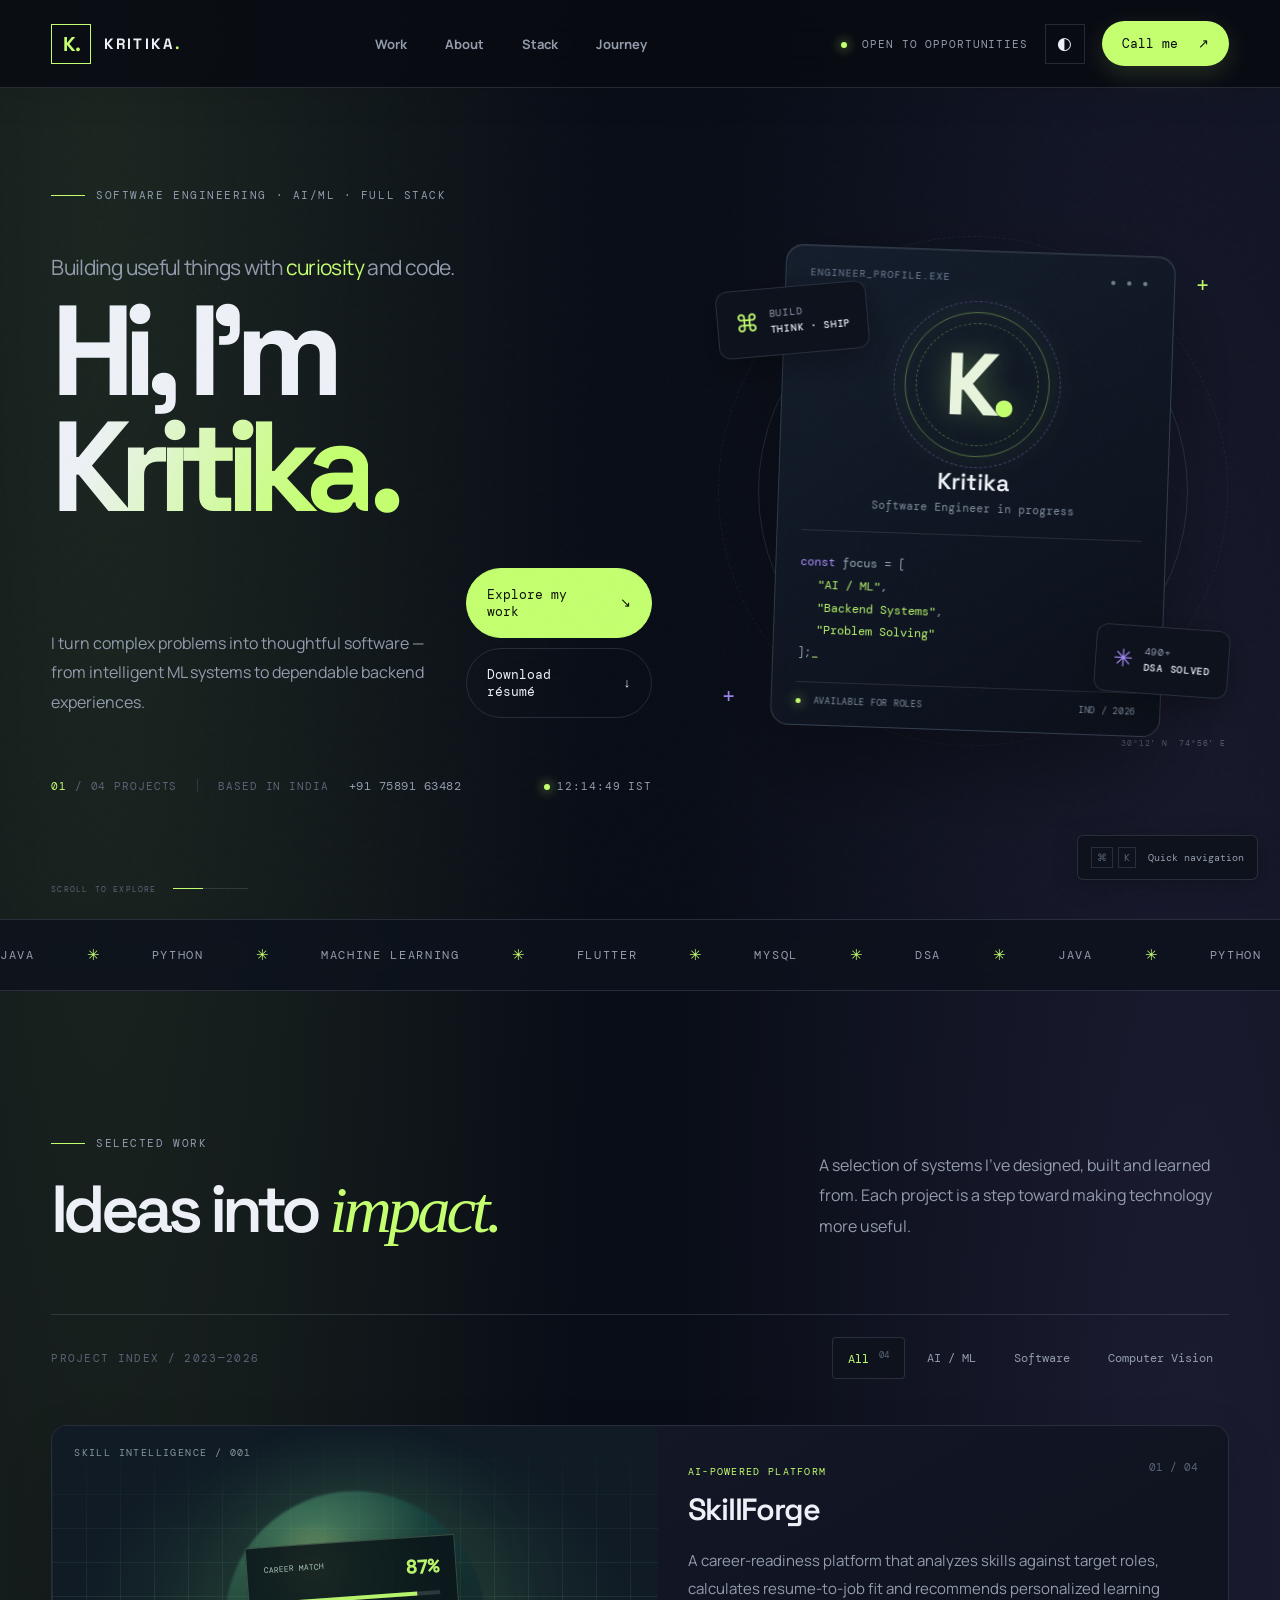
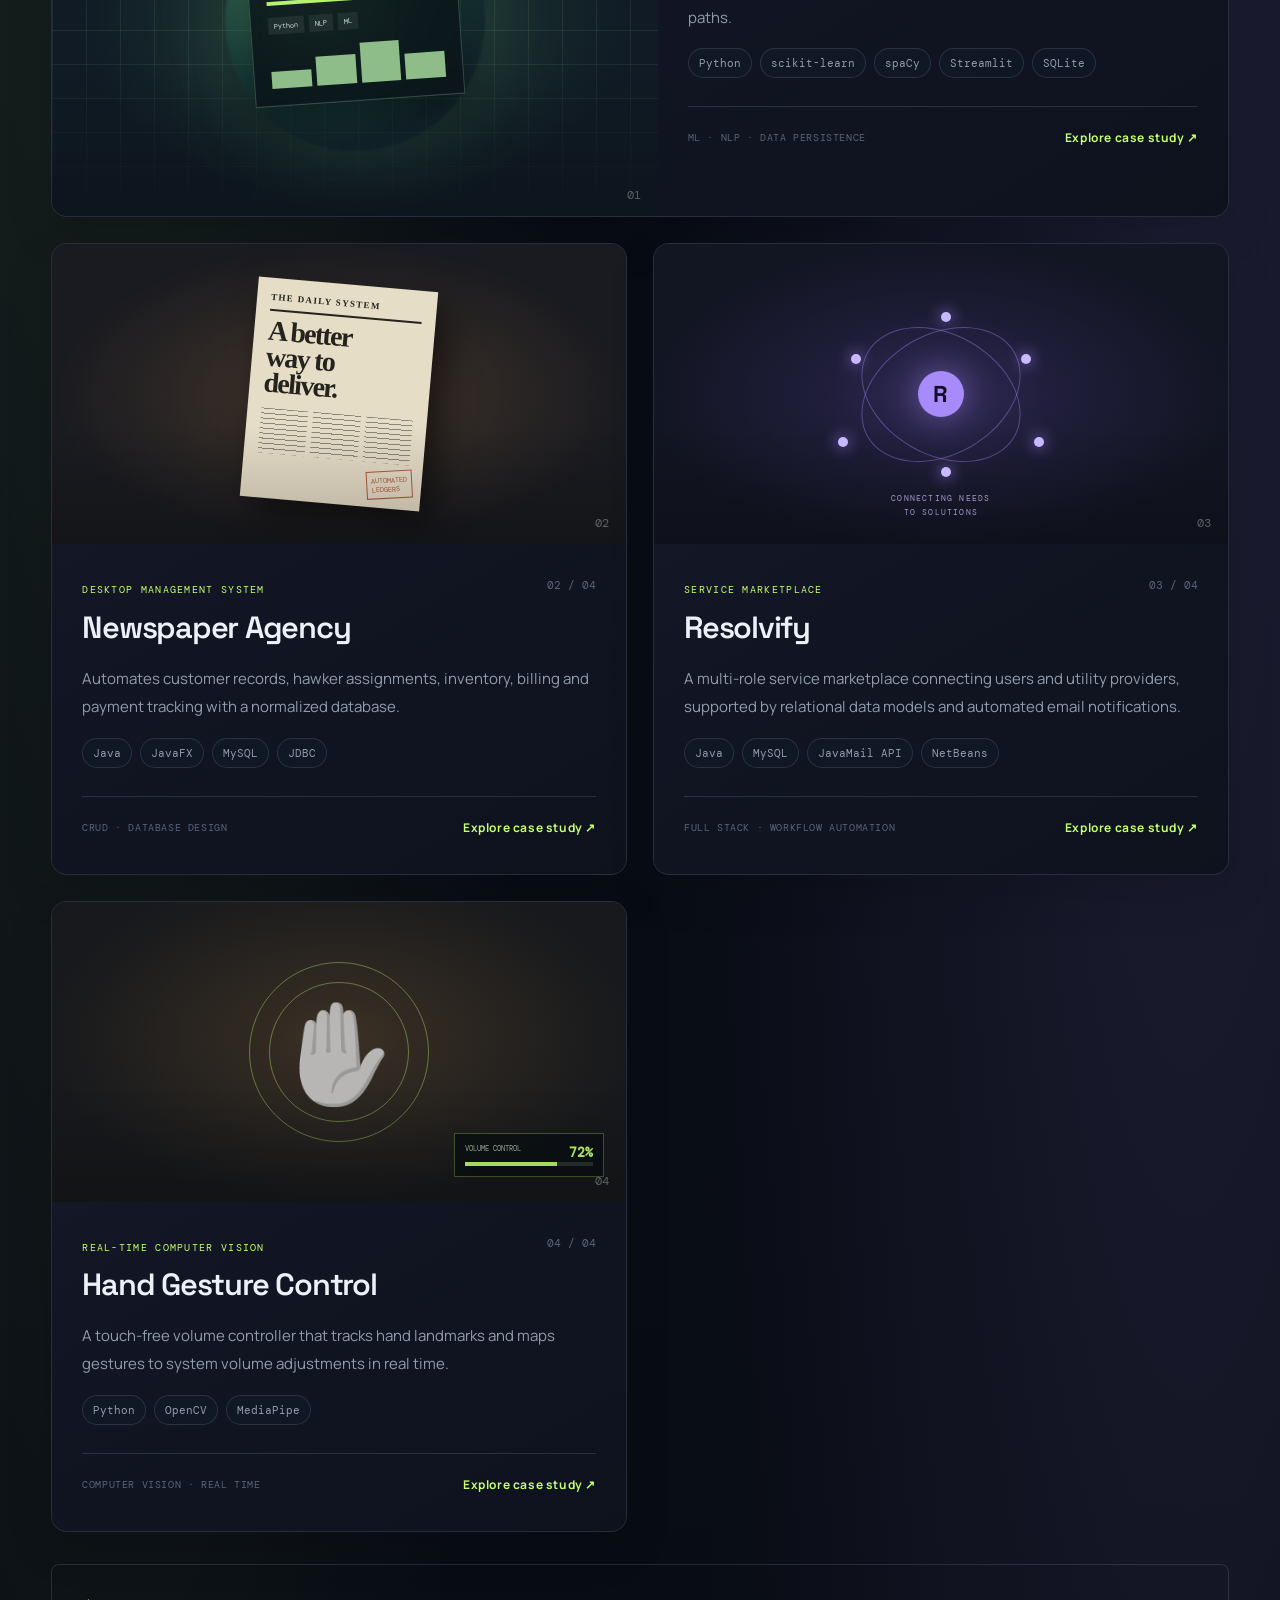
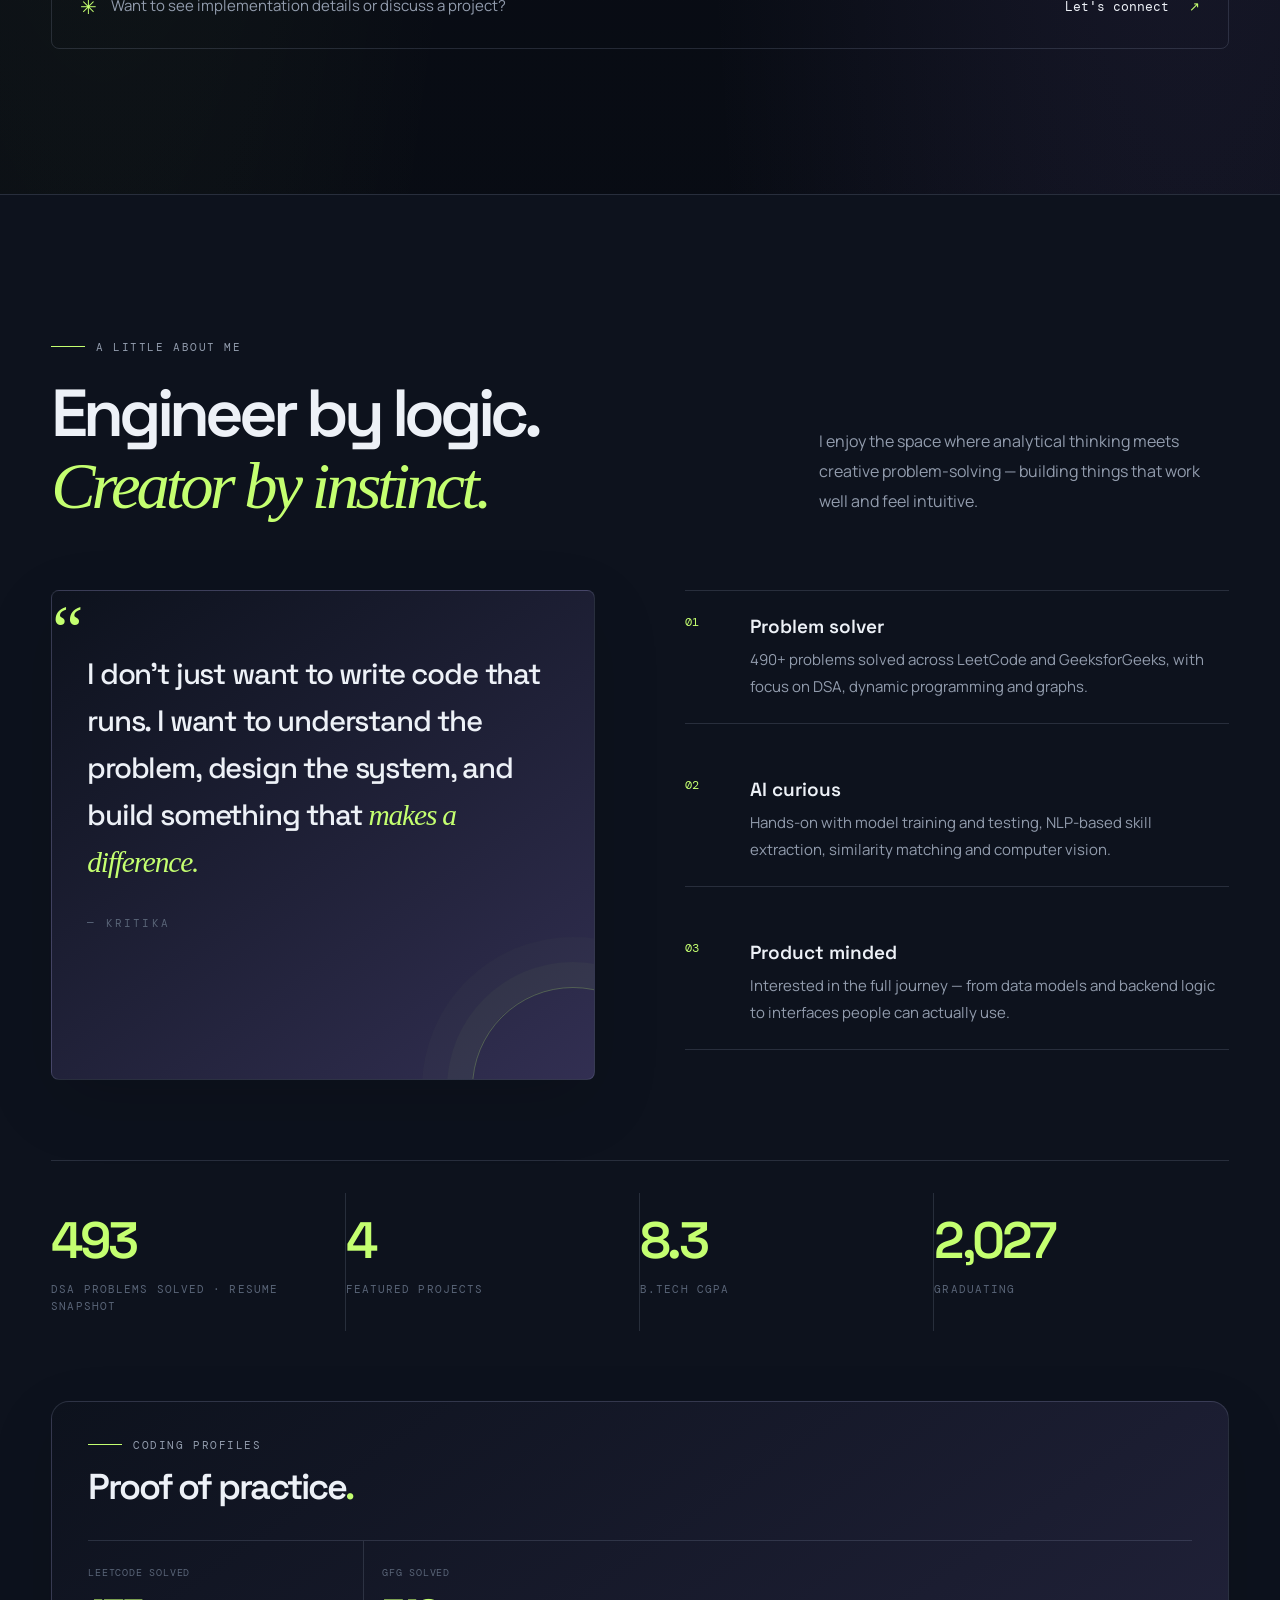
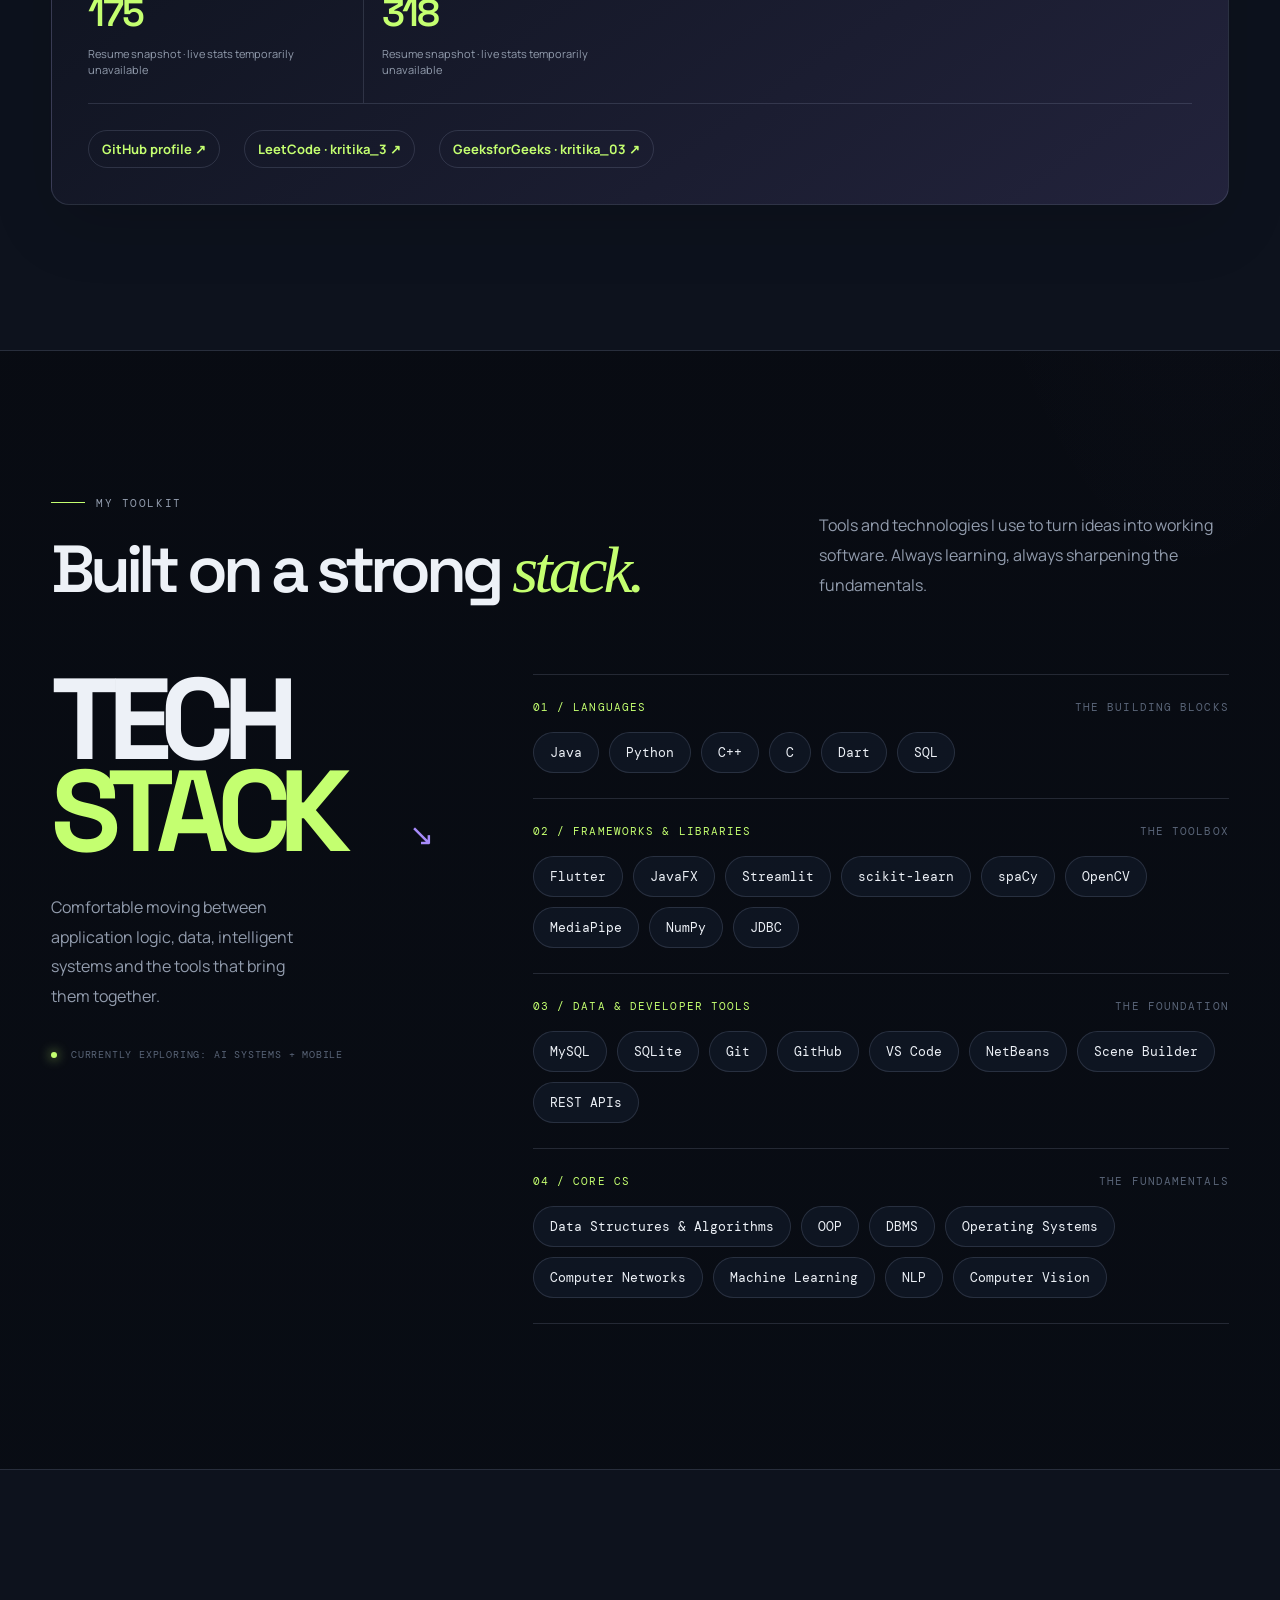
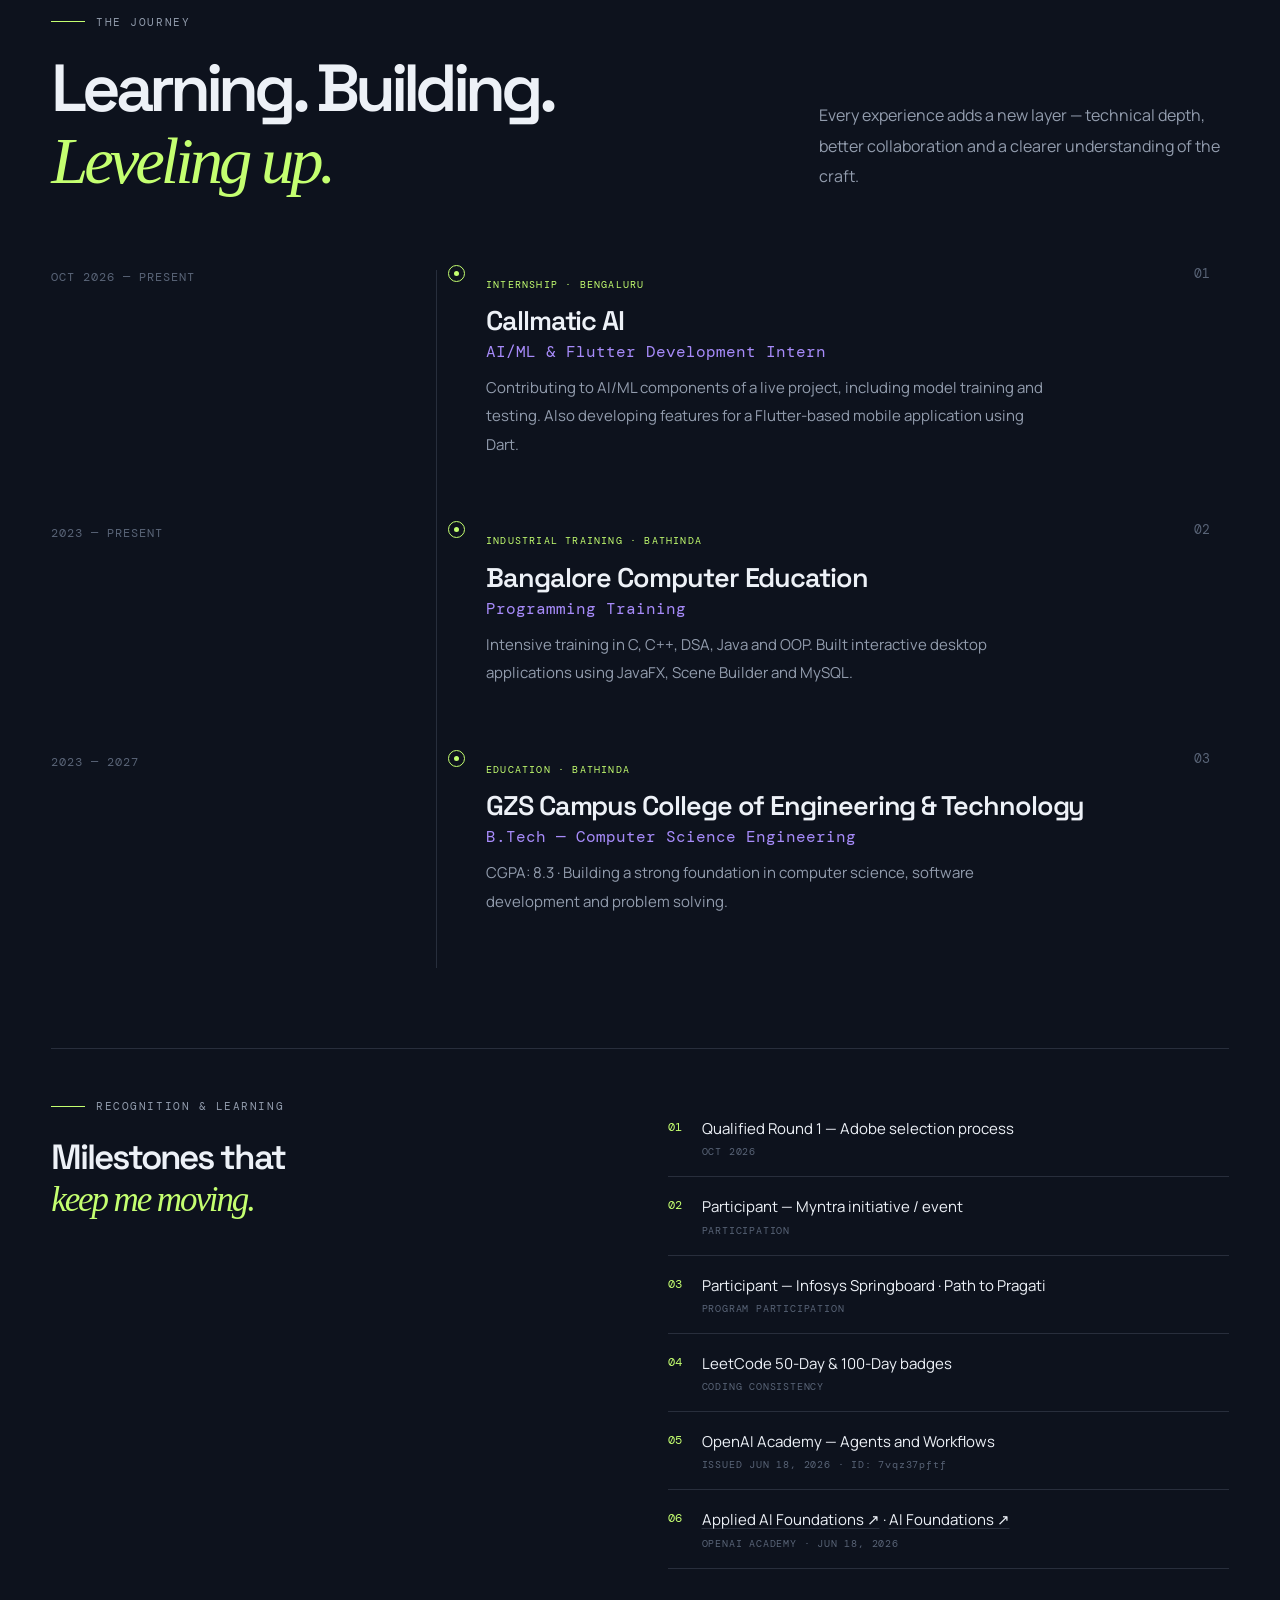
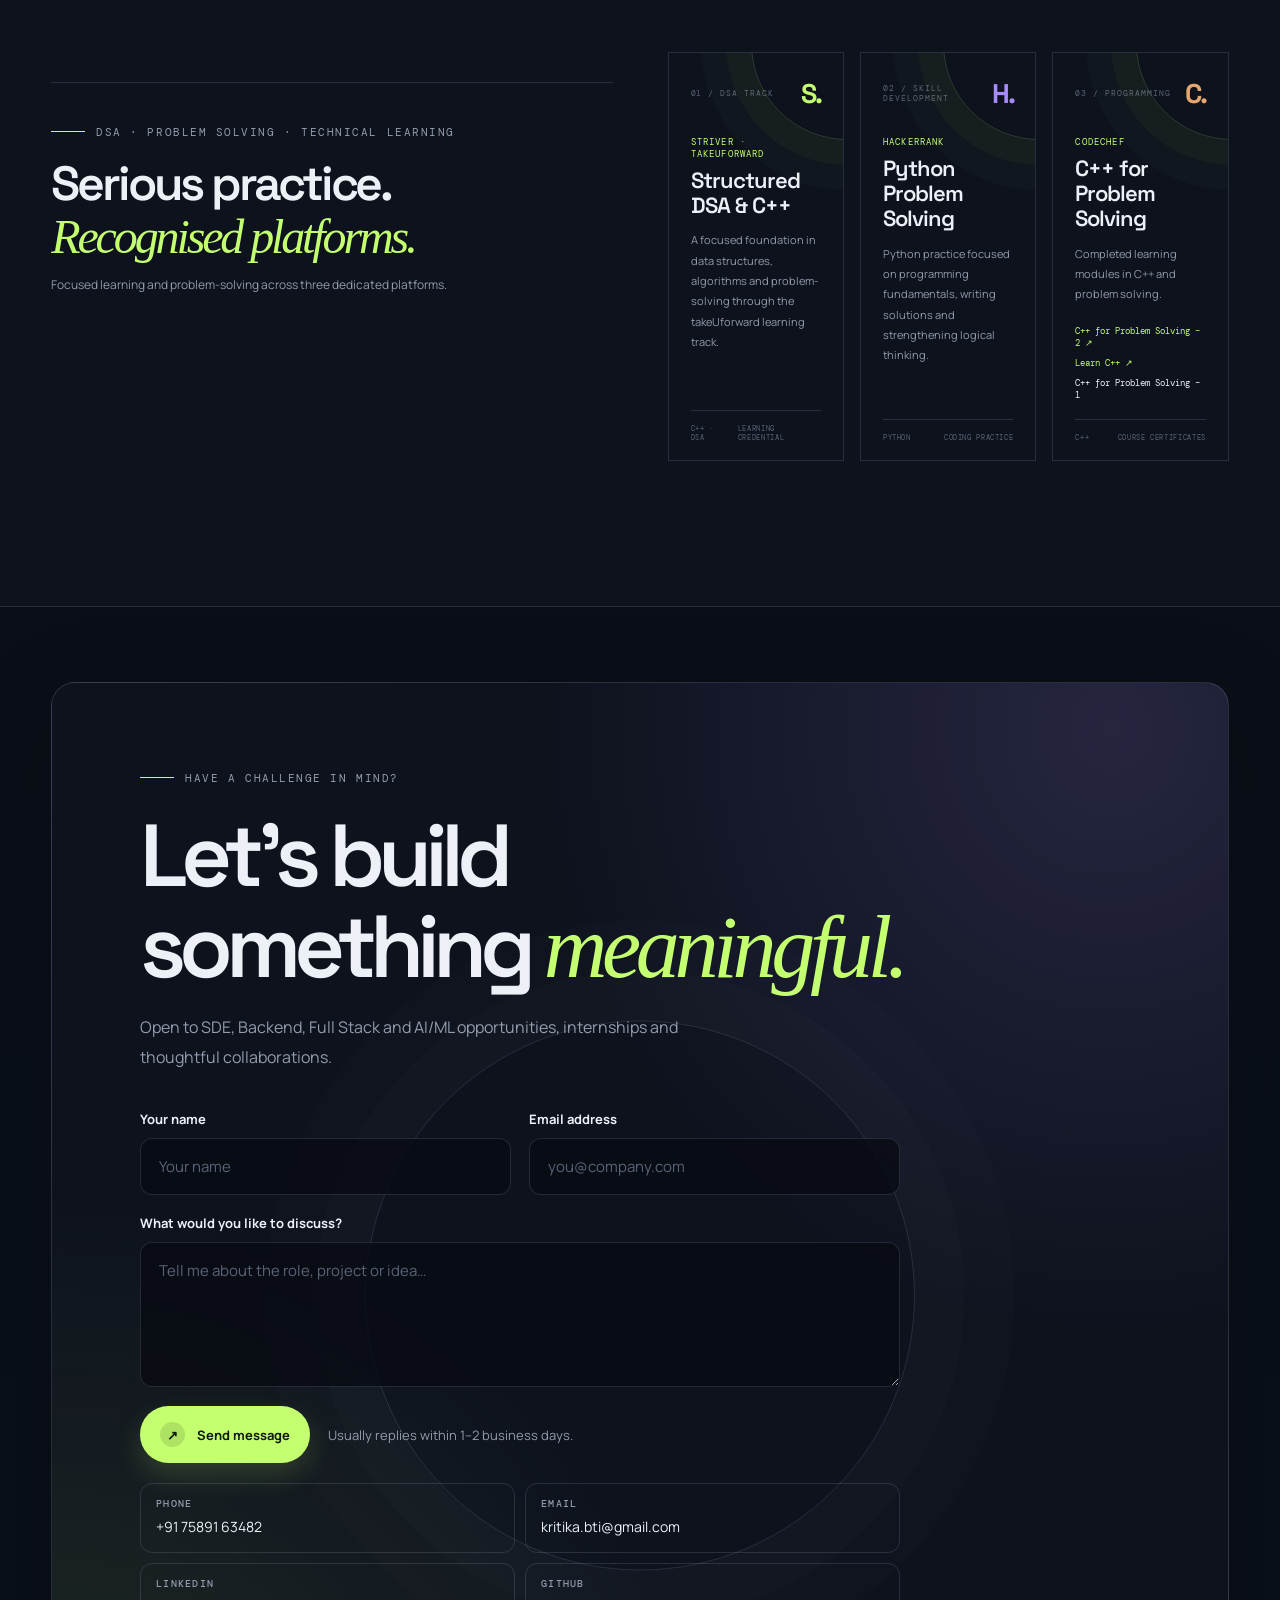
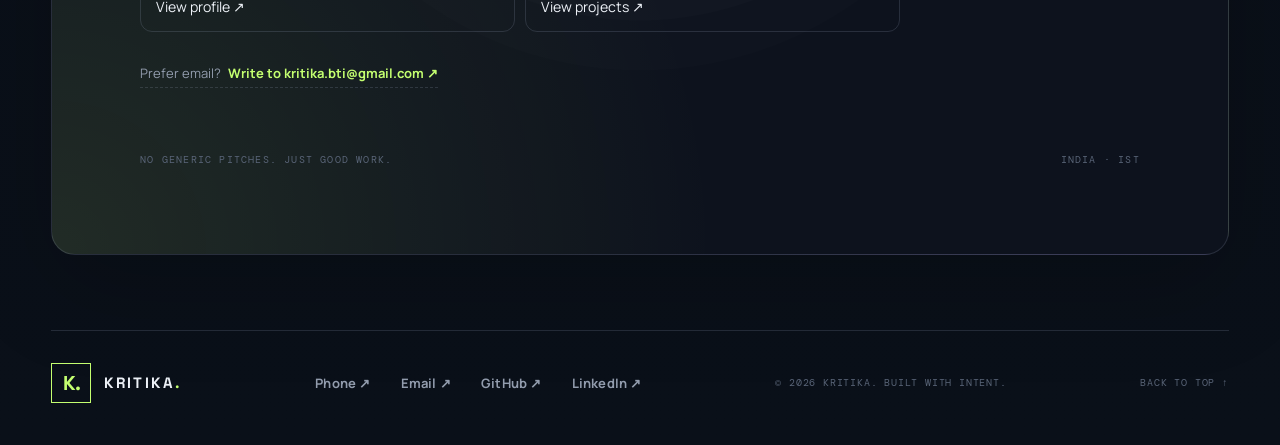
==== commit 94443b50: "Update portfolio with DSA platforms and Web3Forms contact integration" ====
--- a/index.html
+++ b/index.html
@@ -21,7 +21,7 @@
   <link rel="preconnect" href="https://fonts.gstatic.com" crossorigin>
   <link href="https://fonts.googleapis.com/css2?family=DM+Mono:wght@400;500&family=Manrope:wght@400;500;600;700;800&family=Space+Grotesk:wght@400;500;600;700&display=swap" rel="stylesheet">
   <script type="application/ld+json">
-  {"@context":"https://schema.org","@type":"Person","name":"Kritika","jobTitle":"Software Engineer","email":"kritika.bti@gmail.com","sameAs":["https://linkedin.com/in/kritika-33312b278","https://github.com/kritika38","https://leetcode.com/u/kritika_3/","https://www.geeksforgeeks.org/profile/kritika_03"],"knowsAbout":["Java","Python","Machine Learning","Natural Language Processing","Computer Vision","Flutter","Backend Development"]}
+  {"@context":"https://schema.org","@type":"Person","name":"Kritika","jobTitle":"Software Engineer","email":"kritika.bti@gmail.com","telephone":"+917589163482","sameAs":["https://linkedin.com/in/kritika-33312b278","https://github.com/kritika38","https://leetcode.com/u/kritika_3/","https://www.geeksforgeeks.org/profile/kritika_03"],"knowsAbout":["Java","Python","Machine Learning","Natural Language Processing","Computer Vision","Flutter","Backend Development"]}
   </script>
   <link rel="stylesheet" href="styles.css">
 </head>
@@ -36,7 +36,7 @@
     <div class="top-actions">
       <span class="availability"><i></i> OPEN TO OPPORTUNITIES</span>
       <button class="icon-btn" id="themeToggle" aria-label="Toggle theme" title="Toggle theme">◐</button>
-      <a class="contact-pill" href="mailto:kritika.bti@gmail.com">Let's talk <span>↗</span></a>
+      <a class="contact-pill" href="tel:+917589163482">Call me <span>↗</span></a>
       <button class="menu-btn" id="menuBtn" aria-label="Toggle menu">☰</button>
     </div>
   </header>
@@ -56,7 +56,7 @@
             </div>
           </div>
           <div class="hero-meta">
-            <span><b>01</b> / 04 PROJECTS</span><span class="meta-separator"></span><span>BASED IN INDIA</span>
+            <span><b>01</b> / 04 PROJECTS</span><span class="meta-separator"></span><span>BASED IN INDIA</span><a class="hero-phone" href="tel:+917589163482">+91 75891 63482</a>
             <span class="live-clock"><span class="live-dot"></span><span id="localTime">--:--:-- IST</span></span>
           </div>
         </div>
@@ -94,22 +94,22 @@
       <div class="project-grid" id="projectGrid">
         <article class="project-card project-featured reveal" data-category="ai">
           <div class="project-art art-skillforge"><div class="art-orb"></div><div class="art-grid"></div><div class="art-label">SKILL INTELLIGENCE / 001</div><div class="skill-ui"><div class="skill-ui-head"><span>CAREER MATCH</span><b>87%</b></div><div class="skill-meter"><i></i></div><div class="skill-tags"><span>Python</span><span>NLP</span><span>ML</span></div><div class="skill-bars"><i></i><i></i><i></i><i></i></div></div><span class="art-index">01</span></div>
-          <div class="project-info"><div class="project-title-line"><div><span class="project-type">AI-POWERED PLATFORM</span><h3>SkillForge <span>↗</span></h3></div><span class="project-number">01 / 04</span></div><p>A career-readiness platform that analyzes skills against target roles, calculates resume-to-job fit and recommends personalized learning paths.</p><div class="tag-row"><span>Python</span><span>scikit-learn</span><span>spaCy</span><span>Streamlit</span><span>SQLite</span></div><div class="project-foot"><span>ML · NLP · DATA PERSISTENCE</span><button class="text-link" href="projects/skillforge.html">Explore case study ↗</button></div></div>
+          <div class="project-info"><div class="project-title-line"><div><span class="project-type">AI-POWERED PLATFORM</span><h3>SkillForge <span>↗</span></h3></div><span class="project-number">01 / 04</span></div><p>A career-readiness platform that analyzes skills against target roles, calculates resume-to-job fit and recommends personalized learning paths.</p><div class="tag-row"><span>Python</span><span>scikit-learn</span><span>spaCy</span><span>Streamlit</span><span>SQLite</span></div><div class="project-foot"><span>ML · NLP · DATA PERSISTENCE</span><a class="text-link" href="projects/skillforge.html">Explore case study ↗</a></div></div>
         </article>
         <article class="project-card reveal" data-category="software">
           <div class="project-art art-newspaper"><div class="paper"><div class="paper-head">THE DAILY SYSTEM</div><div class="paper-rule"></div><div class="paper-big">A better<br>way to<br>deliver.</div><div class="paper-columns"><i></i><i></i><i></i></div><div class="paper-stamp">AUTOMATED<br>LEDGERS</div></div><span class="art-index">02</span></div>
-          <div class="project-info"><div class="project-title-line"><div><span class="project-type">DESKTOP MANAGEMENT SYSTEM</span><h3>Newspaper Agency <span>↗</span></h3></div><span class="project-number">02 / 04</span></div><p>Automates customer records, hawker assignments, inventory, billing and payment tracking with a normalized database.</p><div class="tag-row"><span>Java</span><span>JavaFX</span><span>MySQL</span><span>JDBC</span></div><div class="project-foot"><span>CRUD · DATABASE DESIGN</span><button class="text-link" href="projects/newspaper-agency.html">Explore case study ↗</button></div></div>
+          <div class="project-info"><div class="project-title-line"><div><span class="project-type">DESKTOP MANAGEMENT SYSTEM</span><h3>Newspaper Agency <span>↗</span></h3></div><span class="project-number">02 / 04</span></div><p>Automates customer records, hawker assignments, inventory, billing and payment tracking with a normalized database.</p><div class="tag-row"><span>Java</span><span>JavaFX</span><span>MySQL</span><span>JDBC</span></div><div class="project-foot"><span>CRUD · DATABASE DESIGN</span><a class="text-link" href="projects/newspaper-agency.html">Explore case study ↗</a></div></div>
         </article>
         <article class="project-card reveal" data-category="software">
           <div class="project-art art-resolvify"><div class="network"><i></i><i></i><i></i><i></i><i></i><i></i><b>R</b></div><div class="network-caption">CONNECTING NEEDS<br>TO SOLUTIONS</div><span class="art-index">03</span></div>
-          <div class="project-info"><div class="project-title-line"><div><span class="project-type">SERVICE MARKETPLACE</span><h3>Resolvify <span>↗</span></h3></div><span class="project-number">03 / 04</span></div><p>A multi-role service marketplace connecting users and utility providers, supported by relational data models and automated email notifications.</p><div class="tag-row"><span>Java</span><span>MySQL</span><span>JavaMail API</span><span>NetBeans</span></div><div class="project-foot"><span>FULL STACK · WORKFLOW AUTOMATION</span><button class="text-link" href="projects/resolvify.html">Explore case study ↗</button></div></div>
+          <div class="project-info"><div class="project-title-line"><div><span class="project-type">SERVICE MARKETPLACE</span><h3>Resolvify <span>↗</span></h3></div><span class="project-number">03 / 04</span></div><p>A multi-role service marketplace connecting users and utility providers, supported by relational data models and automated email notifications.</p><div class="tag-row"><span>Java</span><span>MySQL</span><span>JavaMail API</span><span>NetBeans</span></div><div class="project-foot"><span>FULL STACK · WORKFLOW AUTOMATION</span><a class="text-link" href="projects/resolvify.html">Explore case study ↗</a></div></div>
         </article>
         <article class="project-card reveal" data-category="vision">
           <div class="project-art art-gesture"><div class="hand-lines"><span>✋</span><div class="hand-wave"></div><div class="hand-wave wave-two"></div></div><div class="volume-ui"><span>VOLUME CONTROL</span><b>72%</b><div><i></i></div></div><span class="art-index">04</span></div>
-          <div class="project-info"><div class="project-title-line"><div><span class="project-type">REAL-TIME COMPUTER VISION</span><h3>Hand Gesture Control <span>↗</span></h3></div><span class="project-number">04 / 04</span></div><p>A touch-free volume controller that tracks hand landmarks and maps gestures to system volume adjustments in real time.</p><div class="tag-row"><span>Python</span><span>OpenCV</span><span>MediaPipe</span></div><div class="project-foot"><span>COMPUTER VISION · REAL TIME</span><button class="text-link" href="projects/hand-gesture-control.html">Explore case study ↗</button></div></div>
-        </article>
-      </div>
-      <div class="project-note reveal"><span class="note-star">✳</span><p>Want to see implementation details or discuss a project?</p><a href="mailto:kritika.bti@gmail.com?subject=Let's%20discuss%20your%20projects">Let's connect <span>↗</span></a></div>
+          <div class="project-info"><div class="project-title-line"><div><span class="project-type">REAL-TIME COMPUTER VISION</span><h3>Hand Gesture Control <span>↗</span></h3></div><span class="project-number">04 / 04</span></div><p>A touch-free volume controller that tracks hand landmarks and maps gestures to system volume adjustments in real time.</p><div class="tag-row"><span>Python</span><span>OpenCV</span><span>MediaPipe</span></div><div class="project-foot"><span>COMPUTER VISION · REAL TIME</span><a class="text-link" href="projects/hand-gesture-control.html">Explore case study ↗</a></div></div>
+        </article>
+      </div>
+      <div class="project-note reveal"><span class="note-star">✳</span><p>Want to see implementation details or discuss a project?</p><a href="#contact">Let's connect <span>↗</span></a></div>
     </section>
 
     <section class="about-section" id="about">
@@ -125,14 +125,11 @@
         </div>
         <div class="stats-row reveal"><div class="stat"><strong data-count="493">0</strong><span>DSA PROBLEMS SOLVED · RESUME SNAPSHOT</span></div><div class="stat"><strong data-count="4">0</strong><span>FEATURED PROJECTS</span></div><div class="stat"><strong data-count="8.3" data-decimal="true">0</strong><span>B.TECH CGPA</span></div><div class="stat"><strong data-count="2027">0</strong><span>GRADUATING</span></div></div>
         <div class="profiles-panel reveal" id="coding-profiles">
-          <div class="profiles-head"><div><span class="eyebrow"><span class="eyebrow-line"></span> LIVE DEVELOPER SIGNALS</span><h3>Proof of practice<span>.</span></h3></div><span class="api-status" id="githubStatus"><i></i> CONNECTING TO GITHUB</span></div>
+          <div class="profiles-head"><div><span class="eyebrow"><span class="eyebrow-line"></span> CODING PROFILES</span><h3>Proof of practice<span>.</span></h3></div></div>
           <div class="profile-metrics">
-            <div class="profile-metric"><span>GITHUB REPOSITORIES</span><strong id="githubRepos">—</strong><small id="githubFollowers">Public profile data</small></div>
-            <div class="profile-metric"><span>PUBLIC CONTRIBUTION EVENTS</span><strong id="githubEvents">—</strong><small>Recent public activity</small></div>
             <div class="profile-metric"><span>LEETCODE SOLVED</span><strong id="leetcodeSolved">175</strong><small id="leetcodeDetail">Resume snapshot · checking live profile…</small></div>
             <div class="profile-metric"><span>GFG SOLVED</span><strong id="gfgSolved">318</strong><small id="gfgDetail">Resume snapshot · checking live profile…</small></div>
           </div>
-          <div class="github-live"><div><span class="mono-label">LATEST PUBLIC REPOSITORIES</span><span class="github-note" id="githubUpdated">Live data loads from GitHub public API</span></div><div class="repo-list" id="repoList"><div class="repo-placeholder">Fetching public repositories…</div></div></div>
           <div class="profile-links"><a href="https://github.com/kritika38" target="_blank" rel="noreferrer">GitHub profile ↗</a><a href="https://leetcode.com/u/kritika_3/" target="_blank" rel="noreferrer">LeetCode · kritika_3 ↗</a><a href="https://www.geeksforgeeks.org/profile/kritika_03" target="_blank" rel="noreferrer">GeeksforGeeks · kritika_03 ↗</a></div>
         </div>
       </div>
@@ -158,19 +155,51 @@
         <div class="timeline-item reveal"><div class="timeline-date">2023 — PRESENT</div><div class="timeline-marker"><i></i></div><div class="timeline-content"><span class="timeline-tag">INDUSTRIAL TRAINING · BATHINDA</span><h3>Bangalore Computer Education</h3><h4>Programming Training</h4><p>Intensive training in C, C++, DSA, Java and OOP. Built interactive desktop applications using JavaFX, Scene Builder and MySQL.</p></div><span class="timeline-index">02</span></div>
         <div class="timeline-item reveal"><div class="timeline-date">2023 — 2027</div><div class="timeline-marker"><i></i></div><div class="timeline-content"><span class="timeline-tag">EDUCATION · BATHINDA</span><h3>GZS Campus College of Engineering & Technology</h3><h4>B.Tech — Computer Science Engineering</h4><p>CGPA: 8.3 · Building a strong foundation in computer science, software development and problem solving.</p></div><span class="timeline-index">03</span></div>
       </div>
-      <div class="recognition reveal"><div><span class="eyebrow"><span class="eyebrow-line"></span> RECOGNITION & LEARNING</span><h3>Small milestones.<br><em>Consistent momentum.</em></h3></div><div class="recognition-list"><div><span>01</span><p>Qualified Round 1 — Adobe selection process <small>OCT 2026</small></p></div><div><span>02</span><p>Applied AI & Agents · Applied AI Foundations · AI Foundations <small>OPENAI ACADEMY · JUN 2026</small></p></div><div><span>03</span><p>100-day & 50-day LeetCode coding streaks <small>CONSISTENT PRACTICE</small></p></div><div><span>04</span><p>C++ · Python · Java programming certifications <small>STRIVER · HACKERRANK · CODECHEF · BCE</small></p></div></div></div>
+      <div class="recognition reveal"><div><span class="eyebrow"><span class="eyebrow-line"></span> RECOGNITION & LEARNING</span><h3>Milestones that<br><em>keep me moving.</em></h3></div><div class="recognition-list">
+        <div><span>01</span><p>Qualified Round 1 — Adobe selection process <small>OCT 2026</small></p></div>
+        <div><span>02</span><p>Participant — Myntra initiative / event <small>PARTICIPATION</small></p></div>
+        <div><span>03</span><p>Participant — Infosys Springboard · Path to Pragati <small>PROGRAM PARTICIPATION</small></p></div>
+        <div><span>04</span><p>LeetCode 50-Day & 100-Day badges <small>CODING CONSISTENCY</small></p></div>
+        <div><span>05</span><p>OpenAI Academy — Agents and Workflows <small>ISSUED JUN 18, 2026 · ID: 7vqz37pftf</small></p></div>
+        <div><span>06</span><p><a href="https://cdn.gradual.com/images/https://d2xo500swnpgl1.cloudfront.net/oaiacademy/certificates/e3n75kfhyi_1781793251158-1781793251159.jpg?fit=scale-down&height=103&width=140" target="_blank" rel="noreferrer">Applied AI Foundations ↗</a> · <a href="https://cdn.gradual.com/images/https://d2xo500swnpgl1.cloudfront.net/oaiacademy/certificates/6w3gwj2yej_1781791949639-1781791949640.jpg?fit=scale-down&height=103&width=140" target="_blank" rel="noreferrer">AI Foundations ↗</a> <small>OPENAI ACADEMY · JUN 18, 2026</small></p></div>
+      </div>
+      <div class="credential-heading"><span class="eyebrow"><span class="eyebrow-line"></span> DSA · PROBLEM SOLVING · TECHNICAL LEARNING</span><h3>Serious practice.<br><em>Recognised platforms.</em></h3><p>Focused learning and problem-solving across three dedicated platforms.</p></div>
+      <div class="credential-grid">
+        <article class="credential-card credential-striver">
+          <div class="credential-top"><span class="credential-index">01 / DSA TRACK</span><span class="credential-mark">S.</span></div>
+          <p class="credential-platform">STRIVER · TAKEUFORWARD</p>
+          <h4>Structured DSA & C++</h4>
+          <p class="credential-copy">A focused foundation in data structures, algorithms and problem-solving through the takeUforward learning track.</p>
+          <div class="credential-bottom"><span>C++ · DSA</span><span>LEARNING CREDENTIAL</span></div>
+        </article>
+        <article class="credential-card credential-hackerrank">
+          <div class="credential-top"><span class="credential-index">02 / SKILL DEVELOPMENT</span><span class="credential-mark">H.</span></div>
+          <p class="credential-platform">HACKERRANK</p>
+          <h4>Python Problem Solving</h4>
+          <p class="credential-copy">Python practice focused on programming fundamentals, writing solutions and strengthening logical thinking.</p>
+          <div class="credential-bottom"><span>PYTHON</span><span>CODING PRACTICE</span></div>
+        </article>
+        <article class="credential-card credential-codechef">
+          <div class="credential-top"><span class="credential-index">03 / PROGRAMMING</span><span class="credential-mark">C.</span></div>
+          <p class="credential-platform">CODECHEF</p>
+          <h4>C++ for Problem Solving</h4>
+          <p class="credential-copy">Completed learning modules in C++ and problem solving.</p>
+          <div class="credential-links"><a href="https://www.codechef.com/certificates/preview/d1150a8" target="_blank" rel="noreferrer">C++ for Problem Solving – 2 ↗</a><a href="https://www.codechef.com/certificates/preview/7980c99" target="_blank" rel="noreferrer">Learn C++ ↗</a><span>C++ for Problem Solving – 1</span></div>
+          <div class="credential-bottom"><span>C++</span><span>COURSE CERTIFICATES</span></div>
+        </article>
+      </div>
     </div></section>
 
     <section class="contact-section section-shell" id="contact"><div class="contact-card reveal"><div class="contact-orbit"></div><div class="eyebrow"><span class="eyebrow-line"></span> HAVE A CHALLENGE IN MIND?</div><h2>Let's build<br>something <span class="serif-italic">meaningful.</span></h2><p>Open to SDE, Backend, Full Stack and AI/ML opportunities, internships and thoughtful collaborations.</p><form class="contact-form" id="contactForm">
           <div class="form-row"><label>Your name<input name="name" required maxlength="80" placeholder="Your name"></label><label>Email address<input name="email" type="email" required maxlength="120" placeholder="you@company.com"></label></div>
           <label>What would you like to discuss?<textarea name="message" required maxlength="3000" rows="4" placeholder="Tell me about the role, project or idea…"></textarea></label>
           <input class="hp-field" type="text" name="company_website" tabindex="-1" autocomplete="off" aria-hidden="true">
-          <div class="form-submit-row"><button class="contact-main" type="submit">Send a message <span>↗</span></button><span id="formStatus" role="status">Replies go to your email address.</span></div>
+          <div class="form-submit-row"><button class="contact-main" type="submit"><span class="send-icon">↗</span> Send message</button><span id="formStatus" role="status" aria-live="polite">Usually replies within 1–2 business days.</span></div><div class="contact-direct"><a href="tel:+917589163482"><strong>Phone</strong> +91 75891 63482</a><a href="mailto:kritika.bti@gmail.com"><strong>Email</strong> kritika.bti@gmail.com</a><a href="https://linkedin.com/in/kritika-33312b278" target="_blank" rel="noreferrer"><strong>LinkedIn</strong> View profile ↗</a><a href="https://github.com/kritika38" target="_blank" rel="noreferrer"><strong>GitHub</strong> View projects ↗</a></div><a class="email-fallback" id="emailFallback" href="mailto:kritika.bti@gmail.com?subject=Portfolio%20enquiry" aria-label="Send an email directly">Prefer email? <strong>Write to kritika.bti@gmail.com ↗</strong></a>
         </form>
         <div class="contact-bottom"><span>NO GENERIC PITCHES. JUST GOOD WORK.</span><span>INDIA · IST</span></div></div></section>
   </main>
 
-  <footer class="footer section-shell"><a class="brand" href="#home"><span class="brand-mark">K.</span><span>KRITIKA<span class="brand-dot">.</span></span></a><div class="footer-links"><a href="mailto:kritika.bti@gmail.com">Email ↗</a><a href="https://github.com/kritika38" target="_blank" rel="noreferrer">GitHub ↗</a><a href="https://linkedin.com/in/kritika-33312b278" target="_blank" rel="noreferrer">LinkedIn ↗</a></div><span class="copyright">© <span id="year"></span> KRITIKA. BUILT WITH INTENT.</span><a href="#home" class="back-top">BACK TO TOP ↑</a></footer>
+  <footer class="footer section-shell"><a class="brand" href="#home"><span class="brand-mark">K.</span><span>KRITIKA<span class="brand-dot">.</span></span></a><div class="footer-links"><a href="tel:+917589163482">Phone ↗</a><a href="mailto:kritika.bti@gmail.com">Email ↗</a><a href="https://github.com/kritika38" target="_blank" rel="noreferrer">GitHub ↗</a><a href="https://linkedin.com/in/kritika-33312b278" target="_blank" rel="noreferrer">LinkedIn ↗</a></div><span class="copyright">© <span id="year"></span> KRITIKA. BUILT WITH INTENT.</span><a href="#home" class="back-top">BACK TO TOP ↑</a></footer>
 
   <dialog class="case-dialog" id="caseDialog"><button class="dialog-close" id="dialogClose" aria-label="Close">×</button><div class="dialog-eyebrow">PROJECT CASE STUDY / <span id="dialogNum">01</span></div><h2 id="dialogTitle">SkillForge</h2><p class="dialog-summary" id="dialogSummary"></p><div class="dialog-block"><span>WHAT IT DOES</span><p id="dialogWhat"></p></div><div class="dialog-block"><span>ENGINEERING FOCUS</span><p id="dialogFocus"></p></div><div class="dialog-block"><span>TECHNOLOGIES</span><div class="tag-row" id="dialogTags"></div></div><div class="dialog-disclaimer">Project descriptions are based on the résumé. Ask me for a walkthrough or implementation details.</div><a class="btn btn-primary dialog-contact" href="mailto:kritika.bti@gmail.com?subject=Project%20Discussion">Discuss this project ↗</a></dialog>
   <button class="command-hint" id="commandHint"><kbd>⌘</kbd><kbd>K</kbd><span>Quick navigation</span></button>
--- a/styles.css
+++ b/styles.css
@@ -102,3 +102,65 @@
   .contact-section{padding:35px 0}.contact-card{padding:55px 7%}.contact-card h2{font-size:clamp(42px,11vw,62px)}.contact-card>p{font-size:14px}.contact-form label{font-size:11px}.contact-form input,.contact-form textarea{font-size:14px;padding:14px}.form-row{grid-template-columns:1fr;gap:0}#formStatus{font-size:10px}.contact-bottom{font-size:8px;margin-top:45px}
   .footer{gap:18px}.footer-links{gap:18px}.footer-links a{font-size:12px}.copyright{font-size:8px}.command-hint{font-size:9px}.case-dialog{padding:36px 22px}.case-dialog h2{font-size:37px}
 }
+
+
+/* FINAL POLISH — stronger visual rhythm, clear controls and reliable contact fallback */
+:root{--accent:#c4ff70;--accent2:#a78bfa;--line:rgba(179,195,220,.16)}
+body{background-image:radial-gradient(ellipse at 8% 2%,rgba(196,255,112,.10),transparent 30%),radial-gradient(ellipse at 93% 18%,rgba(167,139,250,.12),transparent 31%),linear-gradient(180deg,#090e18 0%,var(--bg) 48%,#0a1019 100%)}
+body.light{background-image:radial-gradient(ellipse at 8% 2%,rgba(132,184,66,.13),transparent 30%),radial-gradient(ellipse at 93% 18%,rgba(167,139,250,.10),transparent 31%)}
+::selection{background:var(--accent);color:#0b1106}
+.topbar{box-shadow:0 10px 35px rgba(0,0,0,.08)}
+.nav a{font-family:var(--body);font-weight:700;letter-spacing:0;font-size:13px}
+.nav a:hover{color:var(--accent);text-shadow:0 0 18px color-mix(in srgb,var(--accent) 35%,transparent)}
+.contact-pill,.btn,.contact-main{border-radius:999px}
+.contact-pill{box-shadow:0 8px 24px color-mix(in srgb,var(--accent) 14%,transparent)}
+.hero{isolation:isolate}.hero-copy{position:relative;z-index:1}.hero-visual:before{content:"";position:absolute;width:68%;aspect-ratio:1;border-radius:50%;background:radial-gradient(circle,color-mix(in srgb,var(--accent2) 17%,transparent),transparent 68%);filter:blur(18px)}
+.visual-card{border-radius:18px;backdrop-filter:blur(18px);box-shadow:0 35px 100px rgba(0,0,0,.38),inset 0 1px rgba(255,255,255,.08)}
+.floating-chip{border-radius:12px;backdrop-filter:blur(15px)}
+.ticker{background:color-mix(in srgb,var(--panel) 82%,transparent);backdrop-filter:blur(10px)}
+.section-heading h2{letter-spacing:-.075em}.section-heading>p{font-size:16px;line-height:1.9}
+.project-card{border-radius:16px;box-shadow:0 16px 48px rgba(0,0,0,.13);overflow:hidden}.project-art{isolation:isolate}.project-art:after{content:"";position:absolute;inset:0;pointer-events:none;background:linear-gradient(180deg,transparent 60%,rgba(0,0,0,.22))}.project-info{background:linear-gradient(150deg,color-mix(in srgb,var(--panel) 96%,var(--accent2)),var(--panel))}.project-info>p{font-size:15px;line-height:1.9}.tag-row span,.stack-items span{border-radius:999px;background:color-mix(in srgb,var(--panel2) 75%,transparent);border:1px solid var(--line);transition:transform .2s,border-color .2s}.tag-row span:hover,.stack-items span:hover{transform:translateY(-2px);border-color:var(--accent)}
+.project-foot{align-items:center}.text-link{background:none;border:0;color:var(--accent);font:700 12px var(--body);cursor:pointer;padding:8px 0}.text-link:hover{letter-spacing:.02em}
+.about-statement{box-shadow:0 22px 70px rgba(0,0,0,.12);position:relative;overflow:hidden}.about-statement:after{content:"";position:absolute;width:200px;height:200px;right:-80px;bottom:-110px;border:1px solid color-mix(in srgb,var(--accent) 25%,transparent);border-radius:50%;box-shadow:0 0 0 25px color-mix(in srgb,var(--accent) 3%,transparent),0 0 0 50px color-mix(in srgb,var(--accent) 2%,transparent)}
+.stat{padding:15px 20px 15px 0}.stat strong{letter-spacing:-.07em}.profiles-panel{border-radius:18px;background:linear-gradient(145deg,var(--panel),color-mix(in srgb,var(--panel) 86%,var(--accent2)));box-shadow:0 22px 65px rgba(0,0,0,.12)}
+.profile-metric strong{letter-spacing:-.06em}.profile-links a{font:700 13px var(--body);padding:9px 13px;border:1px solid var(--line);border-radius:999px;transition:.2s}.profile-links a:hover{border-color:var(--accent);background:color-mix(in srgb,var(--accent) 8%,transparent);transform:translateY(-2px)}
+.stack-group{border-bottom:1px solid var(--line)}.stack-items span{font-size:13px;padding:11px 16px}.timeline-content{padding:4px 0 0}.timeline-content p{font-size:15px;line-height:1.9}.recognition-list>div{border-bottom:1px solid var(--line)}
+.contact-section{position:relative}.contact-card{border-radius:24px;text-align:left;padding:clamp(36px,7vw,88px);background:radial-gradient(ellipse at 90% 4%,rgba(167,139,250,.16),transparent 38%),radial-gradient(ellipse at 0% 100%,rgba(196,255,112,.11),transparent 40%),var(--panel);box-shadow:0 30px 100px rgba(0,0,0,.18)}.contact-card .eyebrow{justify-content:flex-start}.contact-card h2{max-width:780px;margin:25px 0 18px}.contact-card>p{margin:0;max-width:590px;font-size:16px;line-height:1.9}.contact-form{max-width:760px;margin:38px 0 0}.contact-form label{font:700 13px var(--body);letter-spacing:0;color:var(--text);gap:10px;margin-bottom:19px}.contact-form input,.contact-form textarea{font:15px var(--body);padding:17px 18px;border-radius:12px;background:color-mix(in srgb,var(--bg) 78%,transparent);border:1px solid var(--line);transition:border-color .2s,box-shadow .2s}.contact-form input:focus,.contact-form textarea:focus{border-color:var(--accent);box-shadow:0 0 0 4px color-mix(in srgb,var(--accent) 12%,transparent)}.contact-form textarea{min-height:145px}.contact-form input::placeholder,.contact-form textarea::placeholder{color:var(--faint)}
+.form-submit-row{gap:18px;margin-top:7px}.form-submit-row .contact-main{font:700 14px var(--body);padding:17px 24px;gap:12px;box-shadow:0 12px 28px color-mix(in srgb,var(--accent) 16%,transparent);transition:transform .2s,box-shadow .2s}.form-submit-row .contact-main:hover{transform:translateY(-3px);box-shadow:0 16px 35px color-mix(in srgb,var(--accent) 22%,transparent)}.form-submit-row button:disabled{opacity:.65}.send-icon{display:inline-grid;place-items:center;width:25px;height:25px;border-radius:50%;background:rgba(10,18,7,.12)}#formStatus{font:13px/1.6 var(--body);color:var(--muted);max-width:390px}#formStatus[data-state="success"]{color:#69d69b}#formStatus[data-state="error"]{color:#ffb18b}
+.email-fallback{display:inline-flex;gap:7px;align-items:center;margin-top:22px;color:var(--muted);font:13px var(--body);text-decoration:none;border-bottom:1px dashed var(--line);padding-bottom:5px;transition:.2s}.email-fallback strong{color:var(--accent)}.email-fallback:hover,.email-fallback-highlight{color:var(--text);border-color:var(--accent)}.contact-bottom{font-size:10px;margin-top:65px}.hp-field{position:absolute!important;left:-10000px!important}
+.footer{gap:24px}.footer-links a{font-family:var(--body);font-size:13px;font-weight:700}.footer-links a:hover{color:var(--accent)}
+button,a,input,textarea{-webkit-tap-highlight-color:transparent}button:focus-visible,a:focus-visible,input:focus-visible,textarea:focus-visible{outline:2px solid var(--accent);outline-offset:4px}
+@media(max-width:700px){
+ .topbar{height:72px}.nav{top:72px}.hero{padding-top:58px}.hero-kicker{font-size:18px}.hero-description{font-size:16px}.section-heading>p{font-size:15px}.project-info>p{font-size:14px}.project-card{border-radius:13px}.project-info{padding:24px 20px}.profiles-panel{padding:21px}.profile-links{gap:9px}.profile-links a{font-size:11px;padding:8px 10px}.contact-section{padding:35px 0}.contact-card{padding:40px 23px;border-radius:18px}.contact-card h2{font-size:clamp(43px,11vw,62px)}.contact-card>p{font-size:14px}.contact-form label{font-size:13px}.contact-form input,.contact-form textarea{font-size:16px;padding:15px}.form-submit-row{align-items:flex-start;flex-direction:column}.form-submit-row .contact-main{font-size:14px;padding:16px 22px}#formStatus{font-size:12px}.email-fallback{font-size:12px;flex-wrap:wrap}.contact-bottom{font-size:8px;gap:12px}.footer-links a{font-size:12px}
+}
+
+/* Contact details and recognition links */
+.hero-phone{color:var(--muted);font-size:.78rem;text-decoration:none;letter-spacing:.04em}.hero-phone:hover,.recognition-list a:hover{color:var(--accent)}
+.contact-direct{display:grid;grid-template-columns:repeat(2,minmax(0,1fr));gap:10px;margin:20px 0 10px}.contact-direct a{display:flex;flex-direction:column;gap:5px;padding:13px 15px;border:1px solid var(--line);border-radius:12px;color:var(--text);text-decoration:none;font-size:.88rem;overflow-wrap:anywhere}.contact-direct a strong{font:500 .65rem 'DM Mono',monospace;letter-spacing:.12em;color:var(--muted);text-transform:uppercase}.contact-direct a:hover{border-color:var(--accent);transform:translateY(-2px)}.recognition-list a{color:inherit;text-decoration:underline;text-decoration-color:var(--line);text-underline-offset:3px}.recognition-list>div{align-items:start}.recognition-list p{line-height:1.55}
+@media(max-width:600px){.contact-direct{grid-template-columns:1fr}.hero-phone{display:none}}
+
+
+/* High-emphasis technical learning credentials */
+.credential-heading{margin-top:58px;padding-top:42px;border-top:1px solid var(--line)}
+.credential-heading h3{font:600 clamp(32px,4vw,48px)/1.12 var(--display);letter-spacing:-.065em;margin:18px 0 10px}
+.credential-heading h3 em{font-family:Georgia,serif;color:var(--accent);font-weight:400}
+.credential-heading>p{font-size:12px;line-height:1.8;color:var(--muted);margin:0;max-width:460px}
+.credential-grid{display:grid;grid-template-columns:repeat(3,minmax(0,1fr));gap:16px;margin-top:28px}
+.credential-card{min-width:0;min-height:310px;padding:23px 22px 18px;background:var(--panel);border:1px solid var(--line);display:flex;flex-direction:column;position:relative;overflow:hidden;transition:transform .25s,border-color .25s}
+.credential-card:before{content:"";position:absolute;width:190px;height:190px;border:1px solid color-mix(in srgb,var(--accent) 18%,transparent);border-radius:50%;right:-100px;top:-105px;box-shadow:0 0 0 25px color-mix(in srgb,var(--accent) 3%,transparent),0 0 0 50px color-mix(in srgb,var(--accent) 2%,transparent);pointer-events:none}
+.credential-card:hover{transform:translateY(-5px);border-color:var(--accent)}
+.credential-top{display:flex;justify-content:space-between;align-items:center;gap:10px}
+.credential-index{font:8px var(--mono);letter-spacing:.12em;color:var(--faint)}
+.credential-mark{font:700 27px var(--display);color:var(--accent);letter-spacing:-.08em}
+.credential-platform{font:9px var(--mono);letter-spacing:.13em;color:var(--accent);margin:25px 0 8px}
+.credential-card h4{font:600 22px/1.15 var(--display);letter-spacing:-.045em;margin:0 0 12px}
+.credential-copy{font-size:11px;line-height:1.85;color:var(--muted);margin:0 0 20px}
+.credential-links{display:flex;flex-direction:column;gap:8px;margin:0 0 18px}
+.credential-links a,.credential-links span{font:9px var(--mono);color:var(--text);text-decoration:none}
+.credential-links a{color:var(--accent)}
+.credential-links a:hover{text-decoration:underline}
+.credential-bottom{display:flex;justify-content:space-between;gap:8px;border-top:1px solid var(--line);padding-top:13px;margin-top:auto;font:7px var(--mono);letter-spacing:.09em;color:var(--faint)}
+.credential-hackerrank .credential-mark{color:#a78bfa}
+.credential-codechef .credential-mark{color:#e6a66e}
+@media(max-width:850px){.credential-grid{grid-template-columns:1fr 1fr}.credential-card:last-child{grid-column:span 2;min-height:270px}}
+@media(max-width:560px){.credential-grid{grid-template-columns:1fr}.credential-card:last-child{grid-column:auto}.credential-card{min-height:270px}.credential-bottom{font-size:7px}}
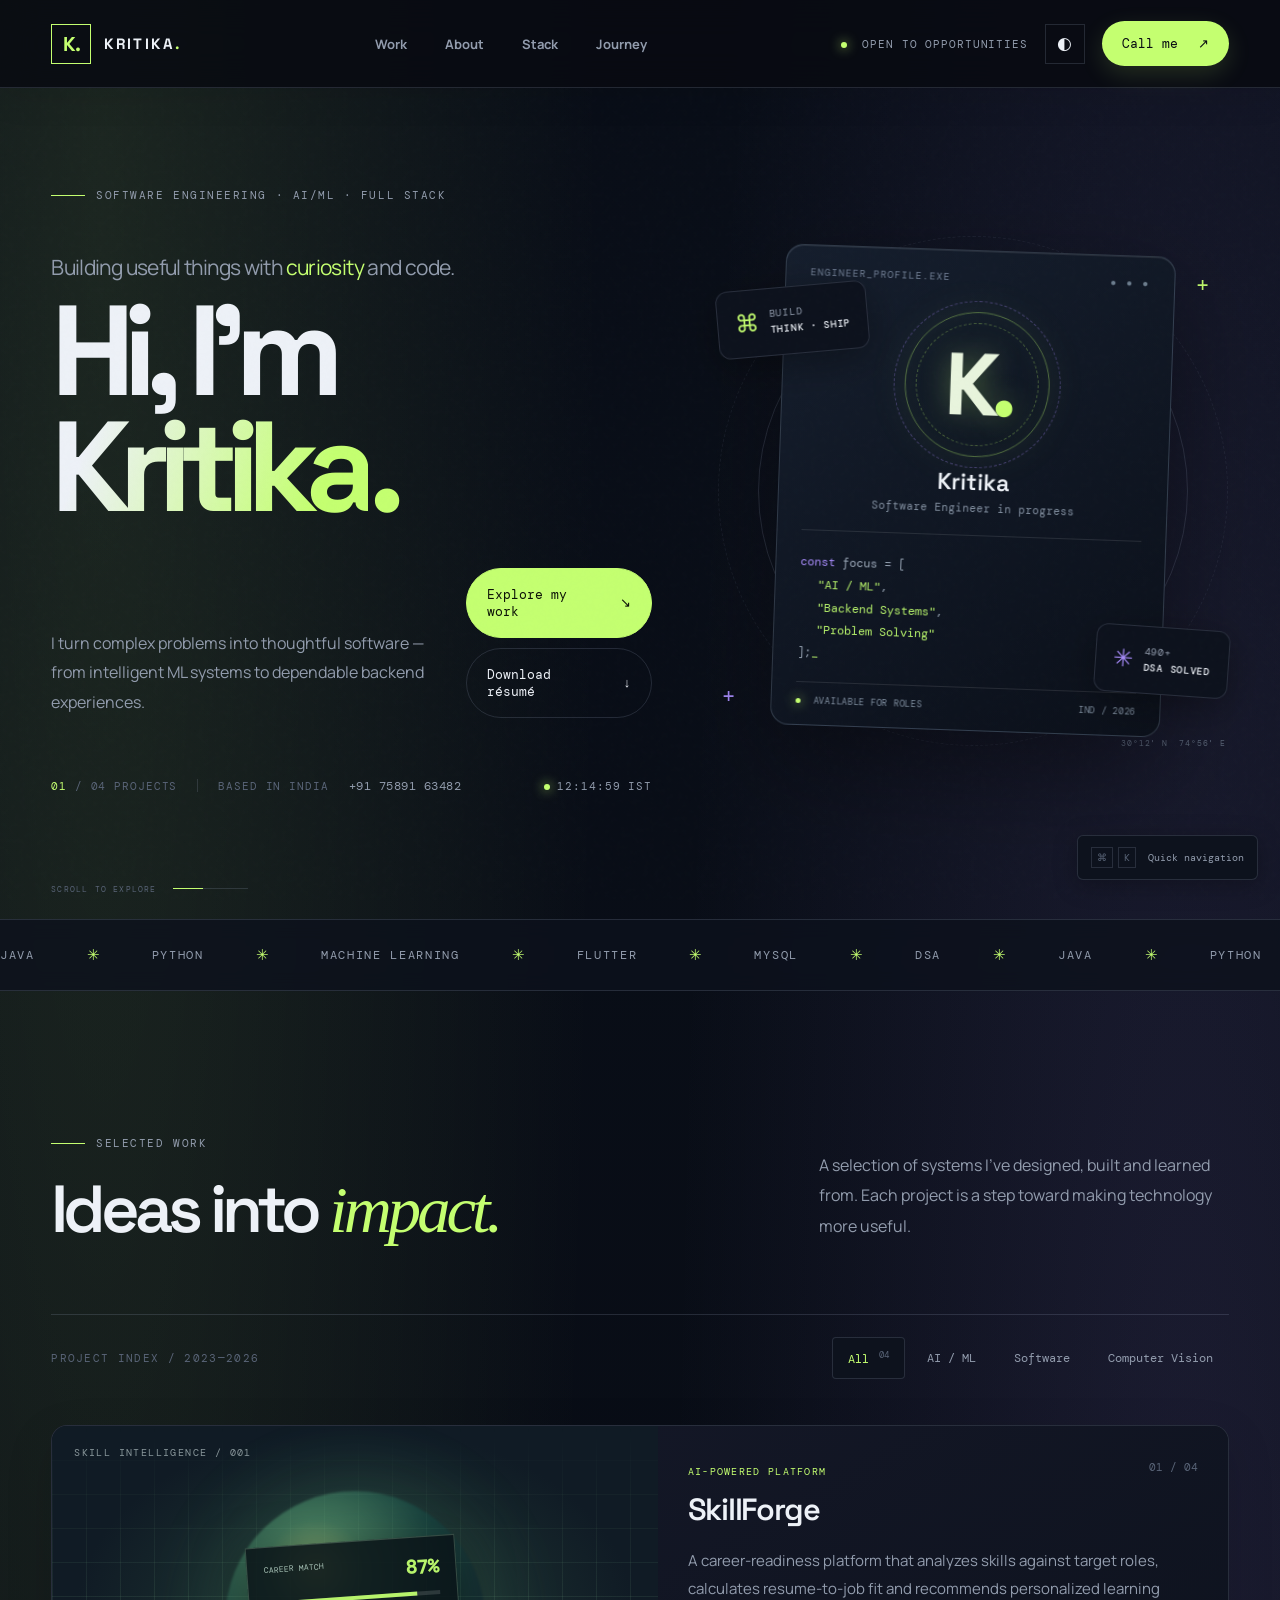
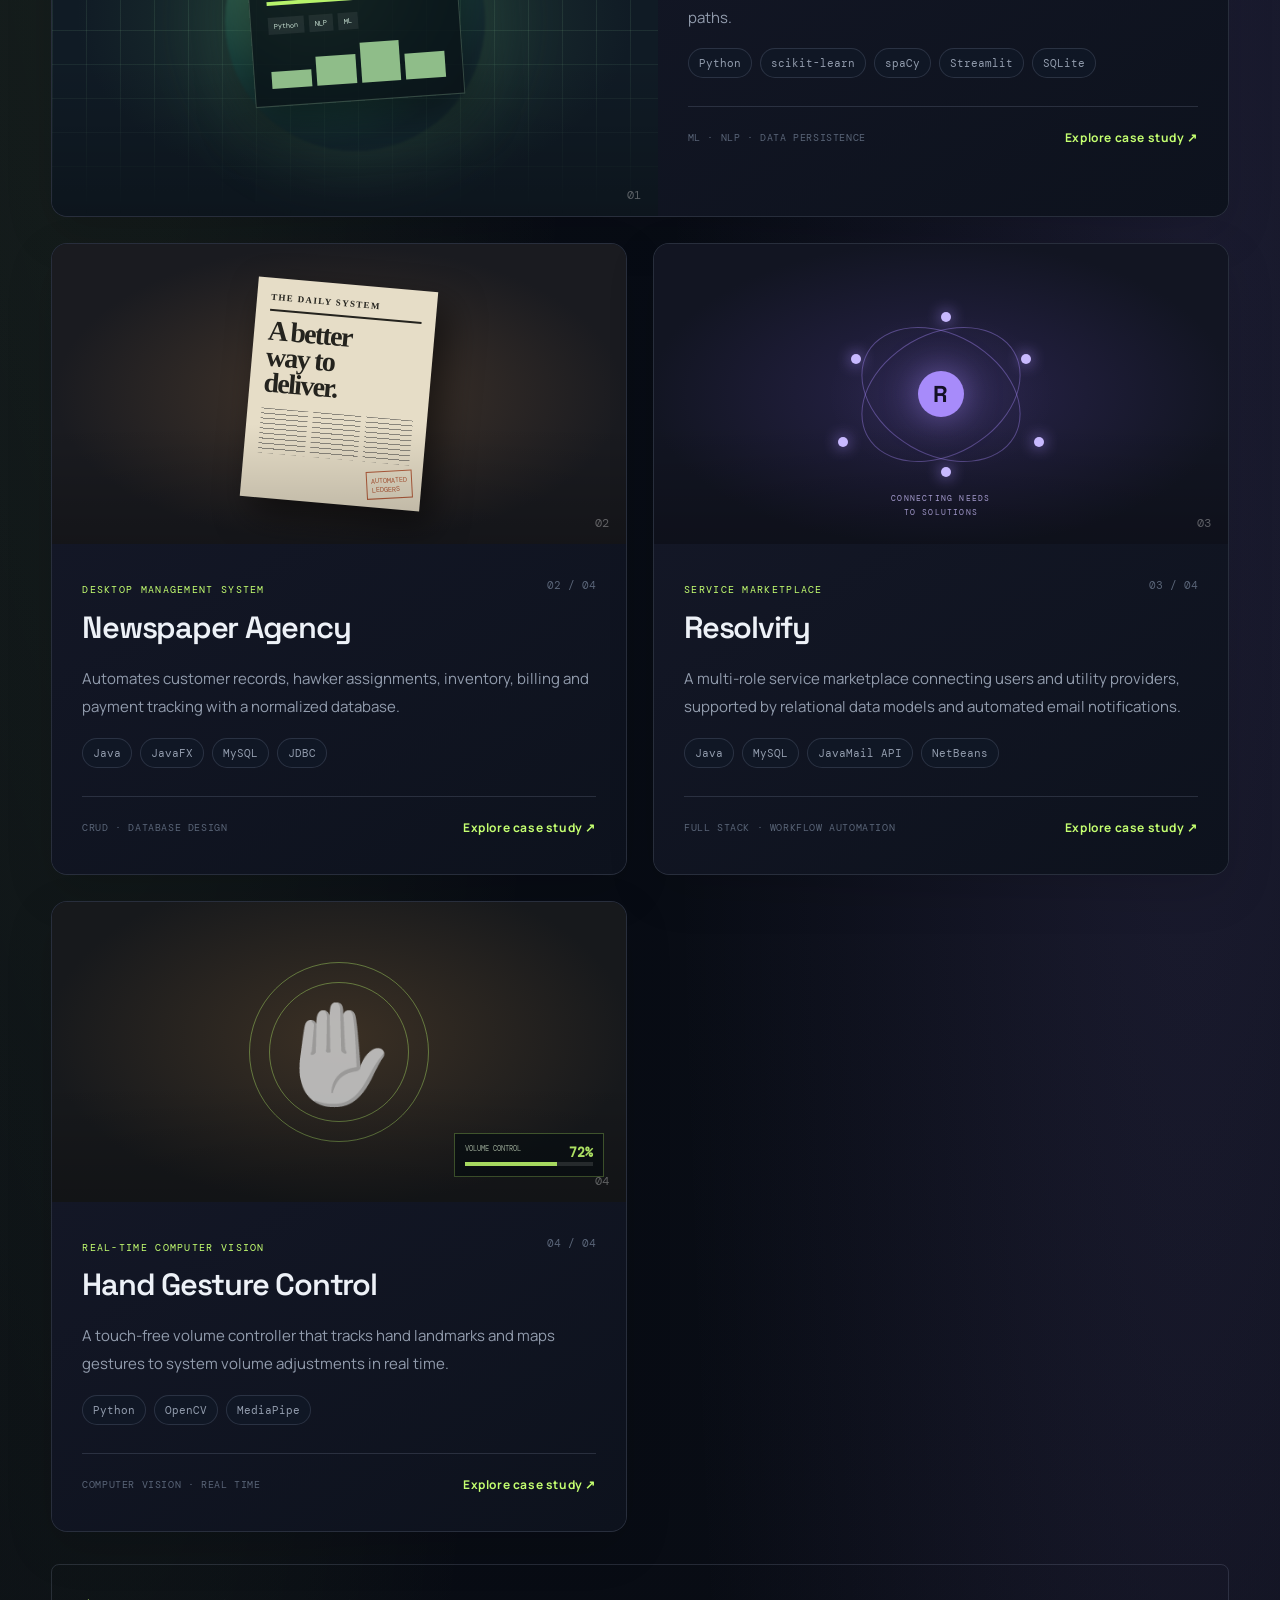
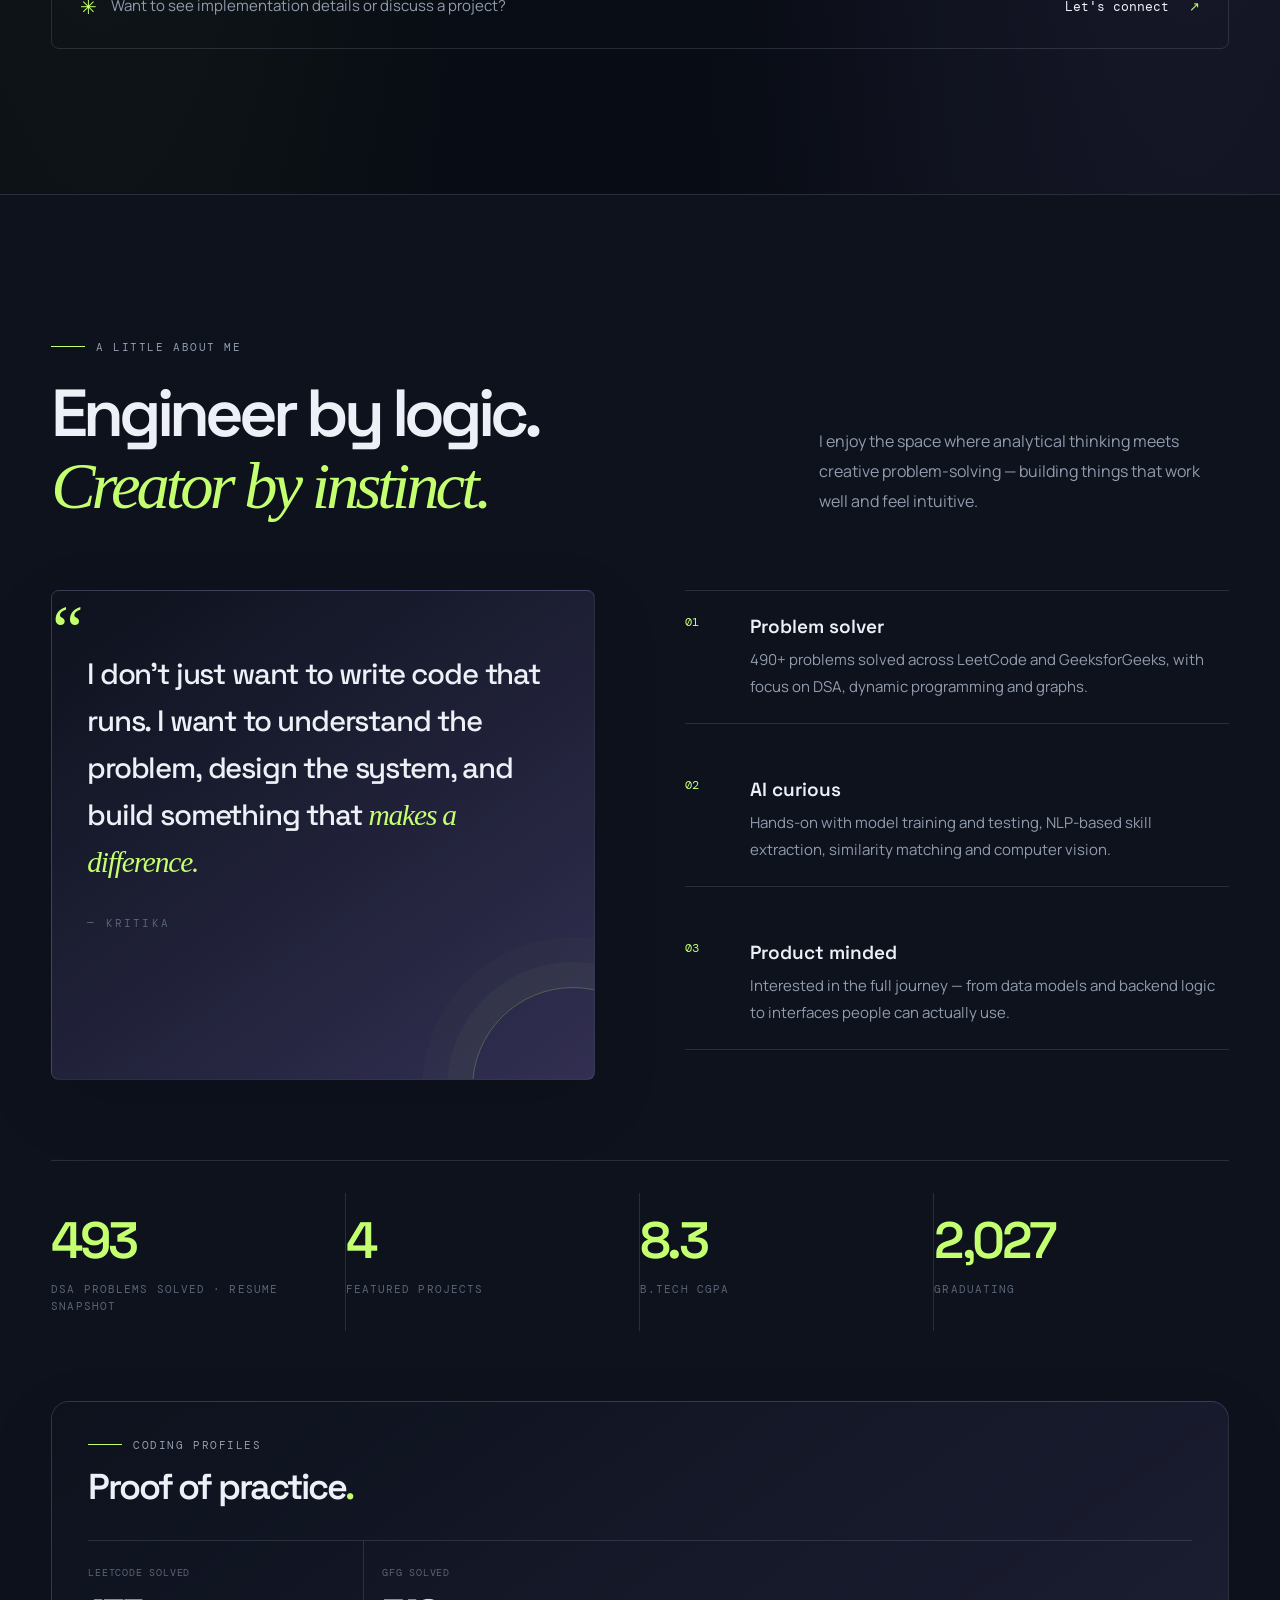
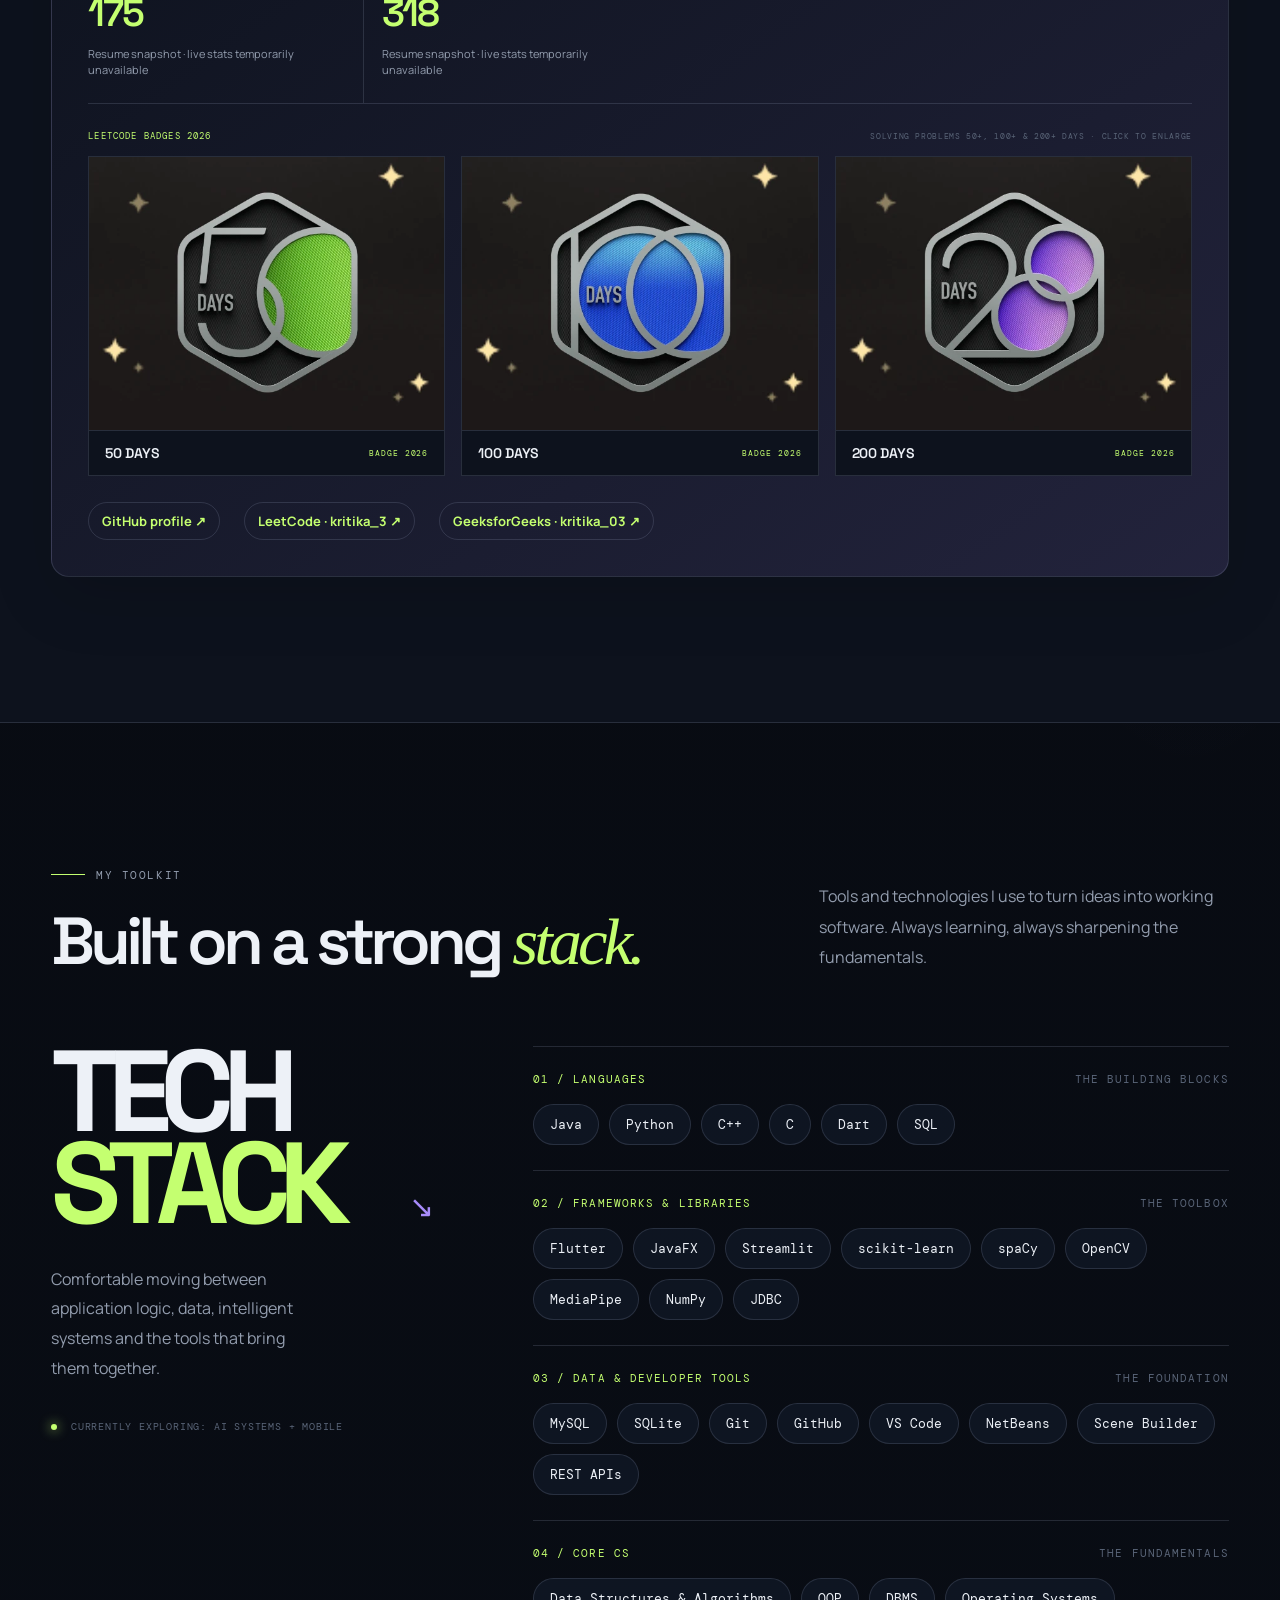
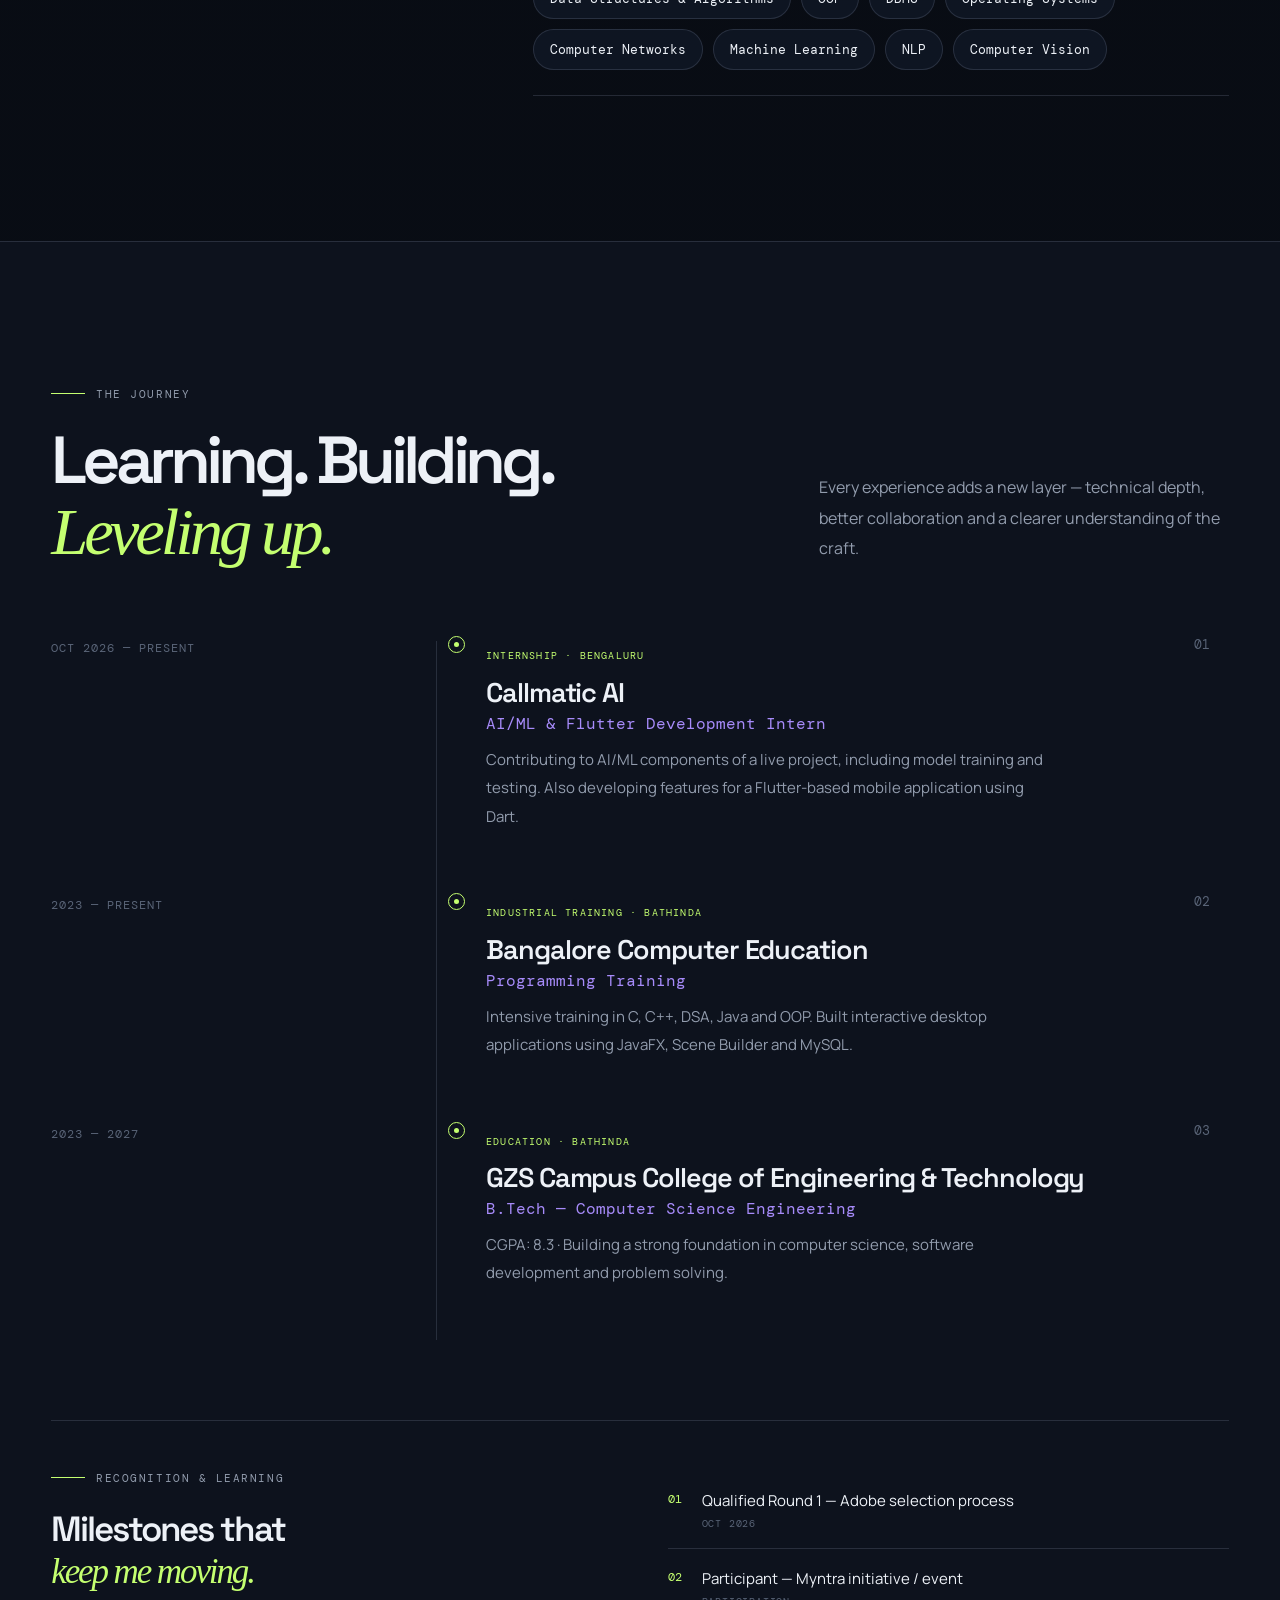
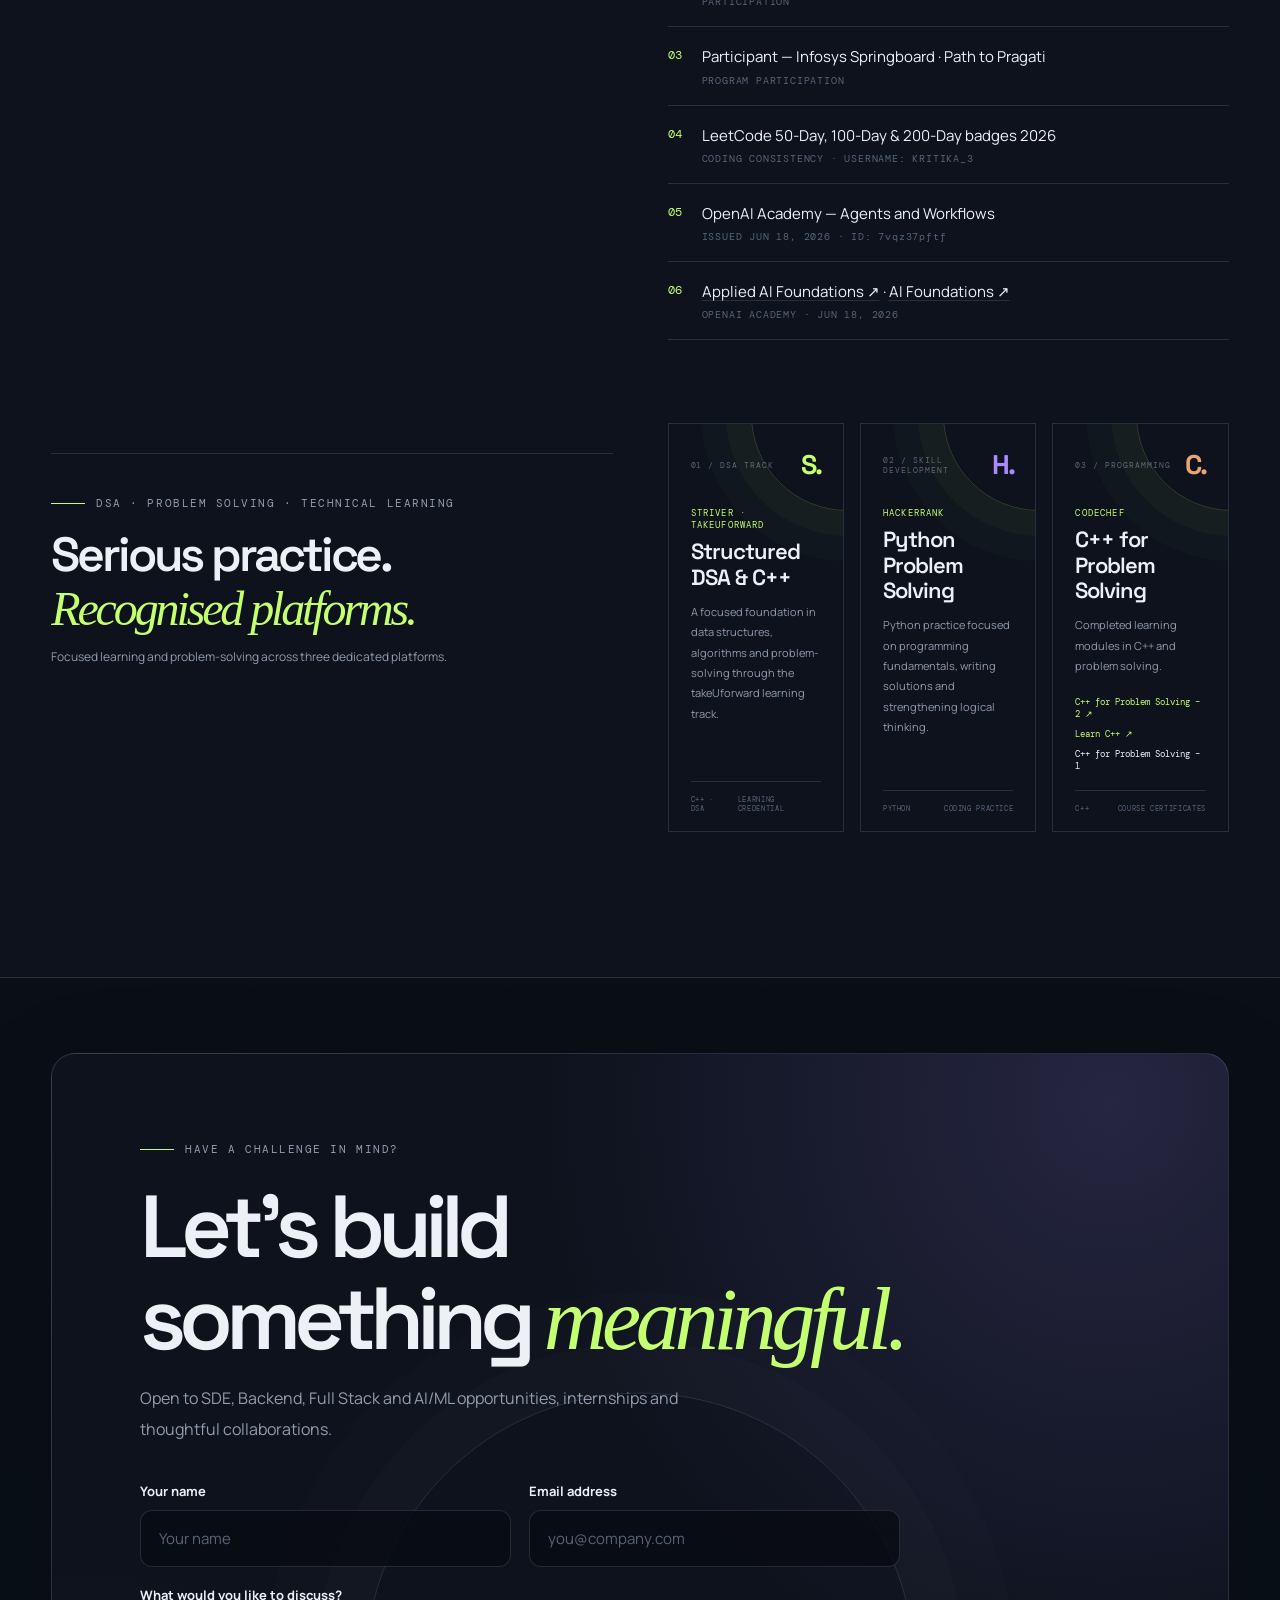
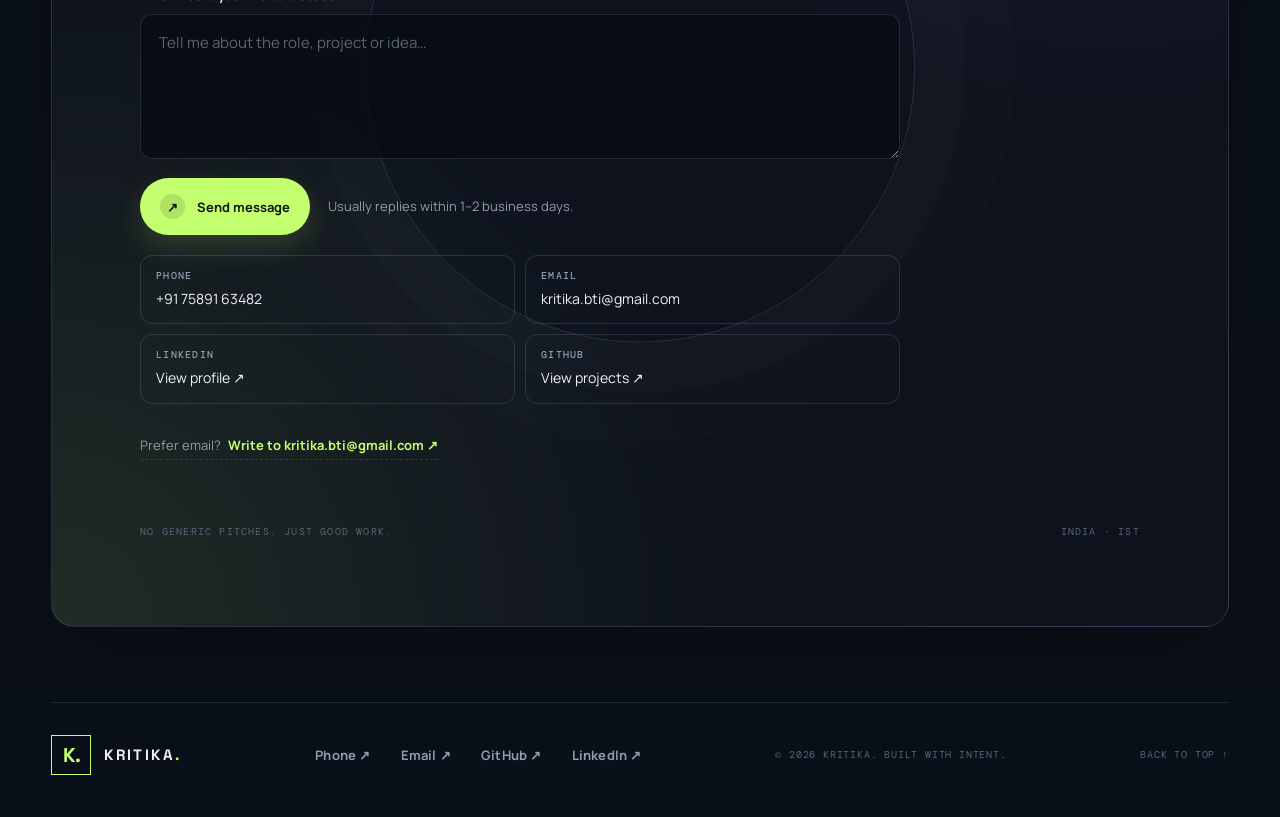
==== commit 527ba77f: "Update" ====
--- a/index.html
+++ b/index.html
@@ -130,6 +130,12 @@
             <div class="profile-metric"><span>LEETCODE SOLVED</span><strong id="leetcodeSolved">175</strong><small id="leetcodeDetail">Resume snapshot · checking live profile…</small></div>
             <div class="profile-metric"><span>GFG SOLVED</span><strong id="gfgSolved">318</strong><small id="gfgDetail">Resume snapshot · checking live profile…</small></div>
           </div>
+          <div class="badge-label"><span>LEETCODE BADGES 2026</span><small>SOLVING PROBLEMS 50+, 100+ &amp; 200+ DAYS · CLICK TO ENLARGE</small></div>
+          <div class="badge-grid">
+          <button class="badge-card" data-badge="assets/badges/lc-50-days-2026-full.webp" data-alt="LeetCode 50 Days Badge 2026" aria-label="View LeetCode 50 Days Badge 2026"><img src="assets/badges/lc-50-days-2026.webp" alt="LeetCode 50 Days Badge 2026" loading="lazy" width="560" height="430"><div class="badge-meta"><b>50 DAYS</b><span>BADGE 2026</span></div></button>
+          <button class="badge-card" data-badge="assets/badges/lc-100-days-2026-full.webp" data-alt="LeetCode 100 Days Badge 2026" aria-label="View LeetCode 100 Days Badge 2026"><img src="assets/badges/lc-100-days-2026.webp" alt="LeetCode 100 Days Badge 2026" loading="lazy" width="560" height="430"><div class="badge-meta"><b>100 DAYS</b><span>BADGE 2026</span></div></button>
+          <button class="badge-card" data-badge="assets/badges/lc-200-days-2026-full.webp" data-alt="LeetCode 200 Days Badge 2026" aria-label="View LeetCode 200 Days Badge 2026"><img src="assets/badges/lc-200-days-2026.webp" alt="LeetCode 200 Days Badge 2026" loading="lazy" width="560" height="430"><div class="badge-meta"><b>200 DAYS</b><span>BADGE 2026</span></div></button>
+        </div>
           <div class="profile-links"><a href="https://github.com/kritika38" target="_blank" rel="noreferrer">GitHub profile ↗</a><a href="https://leetcode.com/u/kritika_3/" target="_blank" rel="noreferrer">LeetCode · kritika_3 ↗</a><a href="https://www.geeksforgeeks.org/profile/kritika_03" target="_blank" rel="noreferrer">GeeksforGeeks · kritika_03 ↗</a></div>
         </div>
       </div>
@@ -159,7 +165,7 @@
         <div><span>01</span><p>Qualified Round 1 — Adobe selection process <small>OCT 2026</small></p></div>
         <div><span>02</span><p>Participant — Myntra initiative / event <small>PARTICIPATION</small></p></div>
         <div><span>03</span><p>Participant — Infosys Springboard · Path to Pragati <small>PROGRAM PARTICIPATION</small></p></div>
-        <div><span>04</span><p>LeetCode 50-Day & 100-Day badges <small>CODING CONSISTENCY</small></p></div>
+        <div><span>04</span><p>LeetCode 50-Day, 100-Day & 200-Day badges 2026 <small>CODING CONSISTENCY · USERNAME: KRITIKA_3</small></p></div>
         <div><span>05</span><p>OpenAI Academy — Agents and Workflows <small>ISSUED JUN 18, 2026 · ID: 7vqz37pftf</small></p></div>
         <div><span>06</span><p><a href="https://cdn.gradual.com/images/https://d2xo500swnpgl1.cloudfront.net/oaiacademy/certificates/e3n75kfhyi_1781793251158-1781793251159.jpg?fit=scale-down&height=103&width=140" target="_blank" rel="noreferrer">Applied AI Foundations ↗</a> · <a href="https://cdn.gradual.com/images/https://d2xo500swnpgl1.cloudfront.net/oaiacademy/certificates/6w3gwj2yej_1781791949639-1781791949640.jpg?fit=scale-down&height=103&width=140" target="_blank" rel="noreferrer">AI Foundations ↗</a> <small>OPENAI ACADEMY · JUN 18, 2026</small></p></div>
       </div>
@@ -201,6 +207,7 @@
 
   <footer class="footer section-shell"><a class="brand" href="#home"><span class="brand-mark">K.</span><span>KRITIKA<span class="brand-dot">.</span></span></a><div class="footer-links"><a href="tel:+917589163482">Phone ↗</a><a href="mailto:kritika.bti@gmail.com">Email ↗</a><a href="https://github.com/kritika38" target="_blank" rel="noreferrer">GitHub ↗</a><a href="https://linkedin.com/in/kritika-33312b278" target="_blank" rel="noreferrer">LinkedIn ↗</a></div><span class="copyright">© <span id="year"></span> KRITIKA. BUILT WITH INTENT.</span><a href="#home" class="back-top">BACK TO TOP ↑</a></footer>
 
+  <dialog class="badge-dialog" id="badgeDialog"><button class="dialog-close" id="badgeClose" aria-label="Close">×</button><img id="badgeFull" alt=""></dialog>
   <dialog class="case-dialog" id="caseDialog"><button class="dialog-close" id="dialogClose" aria-label="Close">×</button><div class="dialog-eyebrow">PROJECT CASE STUDY / <span id="dialogNum">01</span></div><h2 id="dialogTitle">SkillForge</h2><p class="dialog-summary" id="dialogSummary"></p><div class="dialog-block"><span>WHAT IT DOES</span><p id="dialogWhat"></p></div><div class="dialog-block"><span>ENGINEERING FOCUS</span><p id="dialogFocus"></p></div><div class="dialog-block"><span>TECHNOLOGIES</span><div class="tag-row" id="dialogTags"></div></div><div class="dialog-disclaimer">Project descriptions are based on the résumé. Ask me for a walkthrough or implementation details.</div><a class="btn btn-primary dialog-contact" href="mailto:kritika.bti@gmail.com?subject=Project%20Discussion">Discuss this project ↗</a></dialog>
   <button class="command-hint" id="commandHint"><kbd>⌘</kbd><kbd>K</kbd><span>Quick navigation</span></button>
   <dialog class="command-dialog" id="commandDialog"><div class="command-search"><span>⌕</span><input id="commandInput" placeholder="Where do you want to go?" autocomplete="off"><kbd>ESC</kbd></div><div class="command-list"><button data-go="#home"><span>⌂</span> Home <small>01</small></button><button data-go="#work"><span>▤</span> Selected work <small>02</small></button><button data-go="#about"><span>✳</span> About <small>03</small></button><button data-go="#skills"><span>⌘</span> Tech stack <small>04</small></button><button data-go="#journey"><span>↗</span> Journey <small>05</small></button><button data-go="#contact"><span>✉</span> Contact <small>06</small></button><a href="assets/Kritika_Resume.pdf" download><span>↓</span> Download résumé <small>PDF</small></a></div><div class="command-footer">TIP: PRESS ESC TO CLOSE</div></dialog>
--- a/styles.css
+++ b/styles.css
@@ -164,3 +164,27 @@
 .credential-codechef .credential-mark{color:#e6a66e}
 @media(max-width:850px){.credential-grid{grid-template-columns:1fr 1fr}.credential-card:last-child{grid-column:span 2;min-height:270px}}
 @media(max-width:560px){.credential-grid{grid-template-columns:1fr}.credential-card:last-child{grid-column:auto}.credential-card{min-height:270px}.credential-bottom{font-size:7px}}
+
+/* LeetCode badges */
+.badge-section{border-top:1px solid var(--line);margin-top:58px;padding-top:42px}
+.badge-head h3{font:600 clamp(32px,4vw,48px)/1.12 var(--display);letter-spacing:-.065em;margin:18px 0 10px}
+.badge-head h3 em{font-family:Georgia,serif;color:var(--accent);font-weight:400}
+.badge-head>p{font-size:12px;line-height:1.8;color:var(--muted);margin:0;max-width:460px}
+.badge-grid{display:grid;grid-template-columns:repeat(3,minmax(0,1fr));gap:16px;margin-top:28px}
+.badge-card{padding:0;background:var(--panel);border:1px solid var(--line);cursor:zoom-in;color:var(--text);text-align:left;overflow:hidden;transition:transform .25s,border-color .25s,box-shadow .25s}
+.badge-card:hover,.badge-card:focus-visible{transform:translateY(-5px);border-color:var(--accent);box-shadow:0 14px 40px color-mix(in srgb,var(--accent) 12%,transparent);outline:none}
+.badge-card img{display:block;width:100%;height:auto;background:#161312}
+.badge-meta{display:flex;justify-content:space-between;align-items:center;padding:13px 16px;border-top:1px solid var(--line)}
+.badge-meta b{font:600 14px var(--display);letter-spacing:-.02em}
+.badge-meta span{font:8px var(--mono);letter-spacing:.12em;color:var(--accent)}
+.badge-dialog{border:1px solid var(--line);background:var(--panel);padding:14px;max-width:min(92vw,440px);width:100%;color:var(--text)}
+.badge-dialog::backdrop{background:#000b;backdrop-filter:blur(4px)}
+.badge-dialog img{display:block;width:100%;height:auto;max-height:82vh;object-fit:contain}
+@media(max-width:850px){.badge-grid{grid-template-columns:1fr 1fr}.badge-card:last-child{grid-column:span 2}}
+@media(max-width:560px){.badge-grid{grid-template-columns:1fr}.badge-card:last-child{grid-column:auto}}
+
+/* badges inside coding profiles panel */
+.badge-label{display:flex;justify-content:space-between;align-items:baseline;gap:12px;flex-wrap:wrap;margin-top:26px}
+.badge-label span{font:9px var(--mono);letter-spacing:.13em;color:var(--accent)}
+.badge-label small{font:8px var(--mono);letter-spacing:.08em;color:var(--faint)}
+.profiles-panel .badge-grid{margin-top:14px;margin-bottom:6px}
